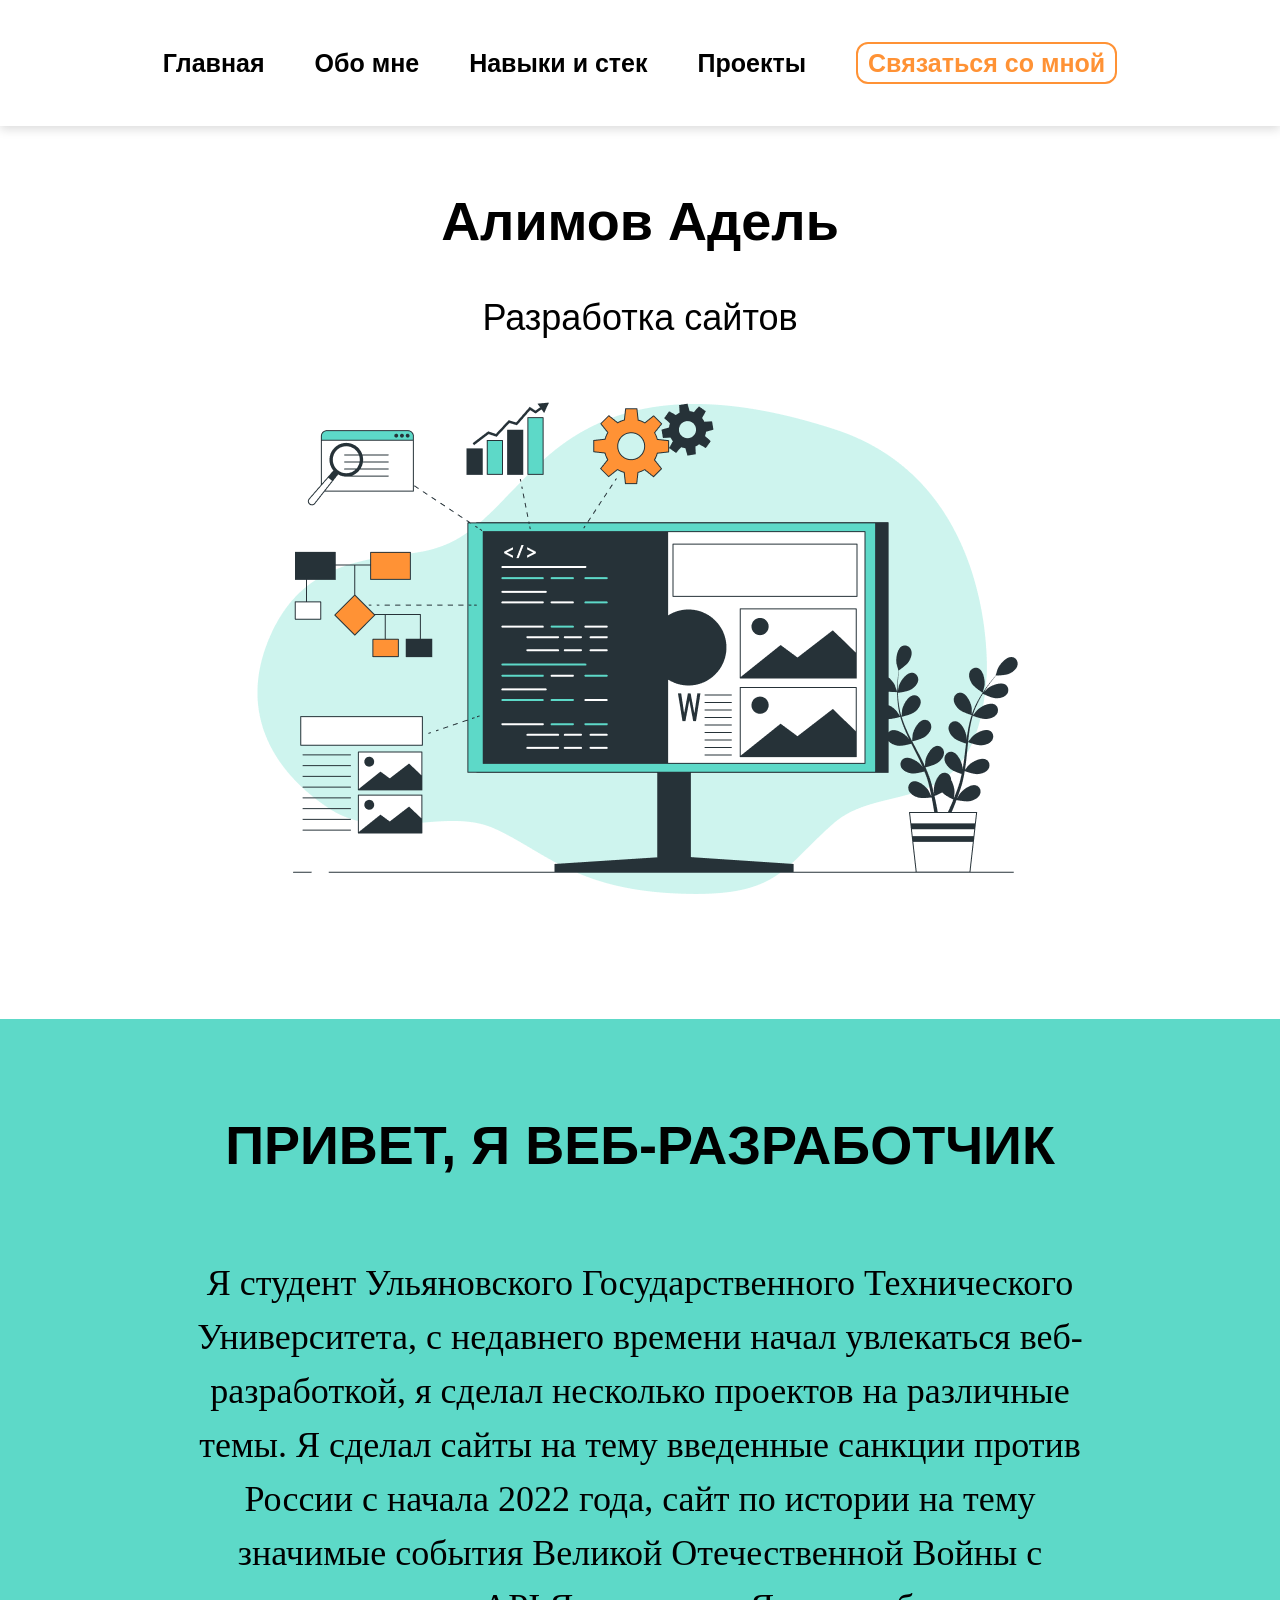
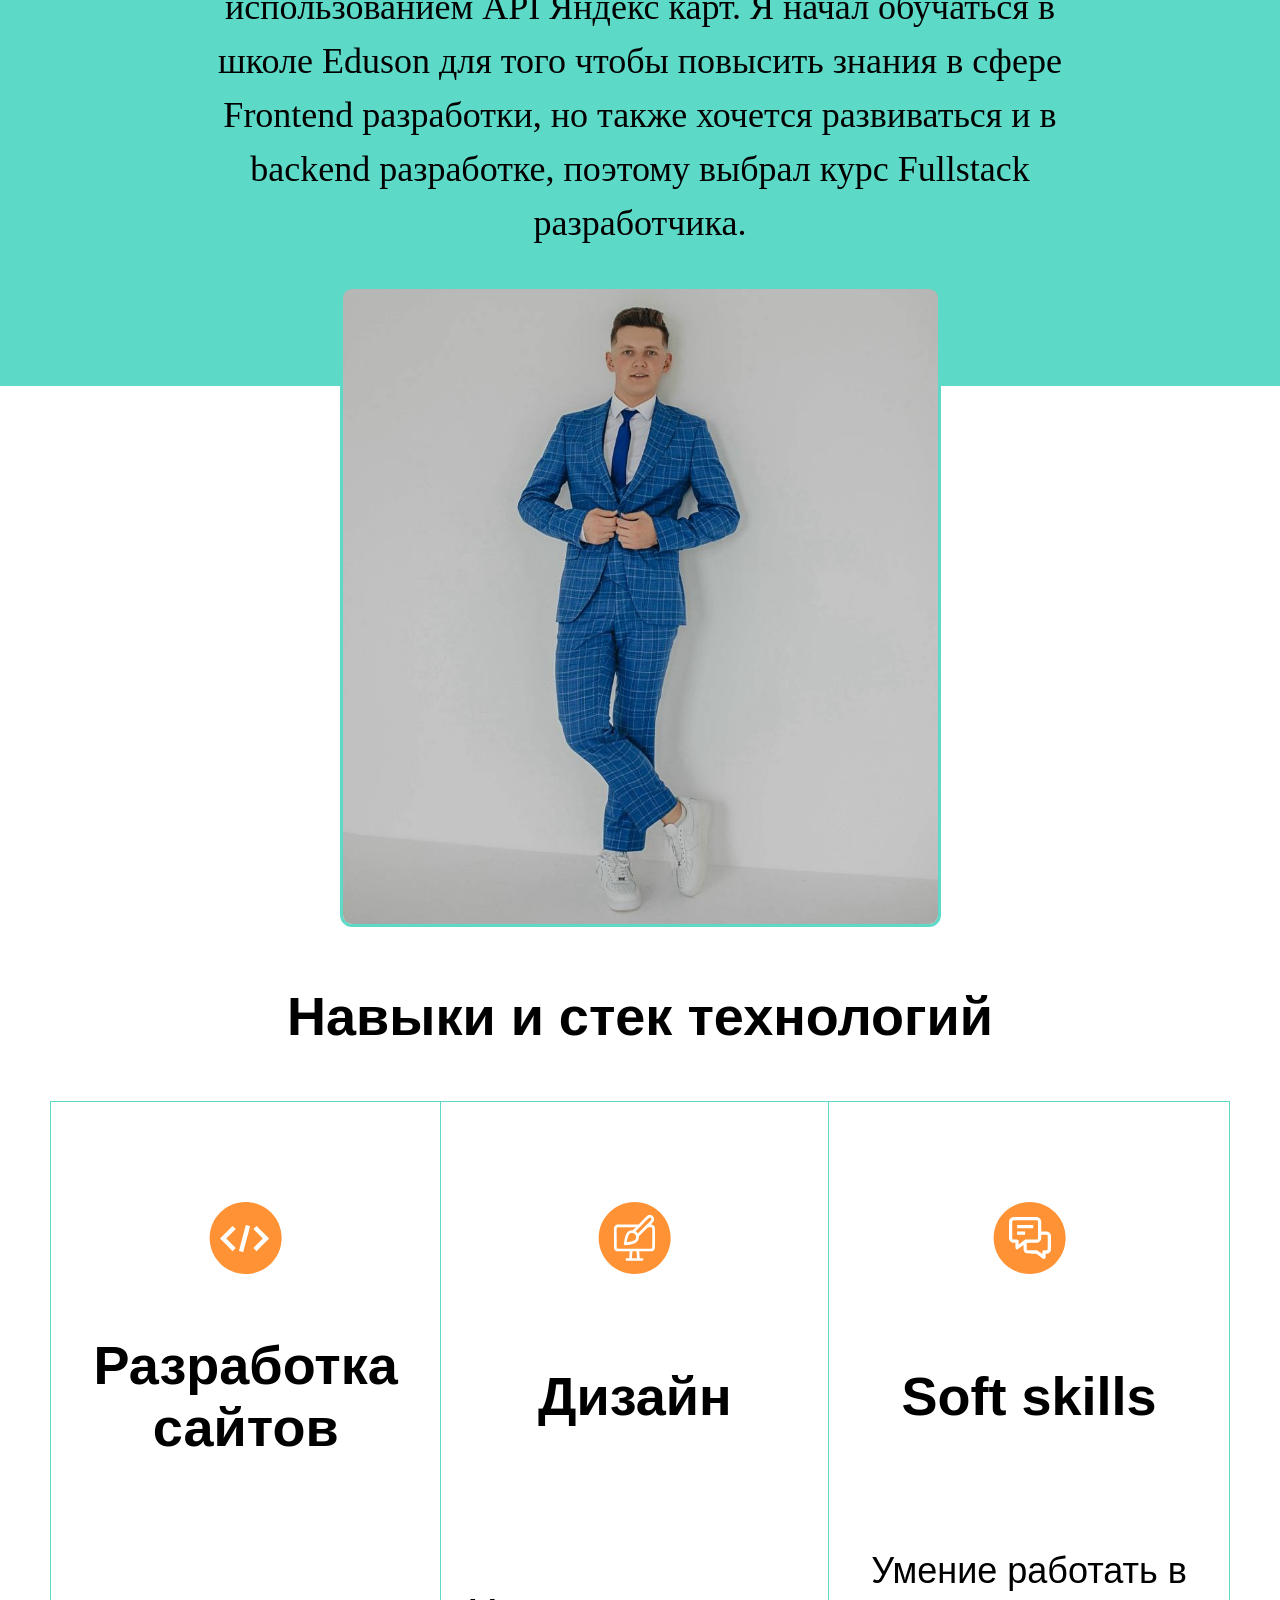
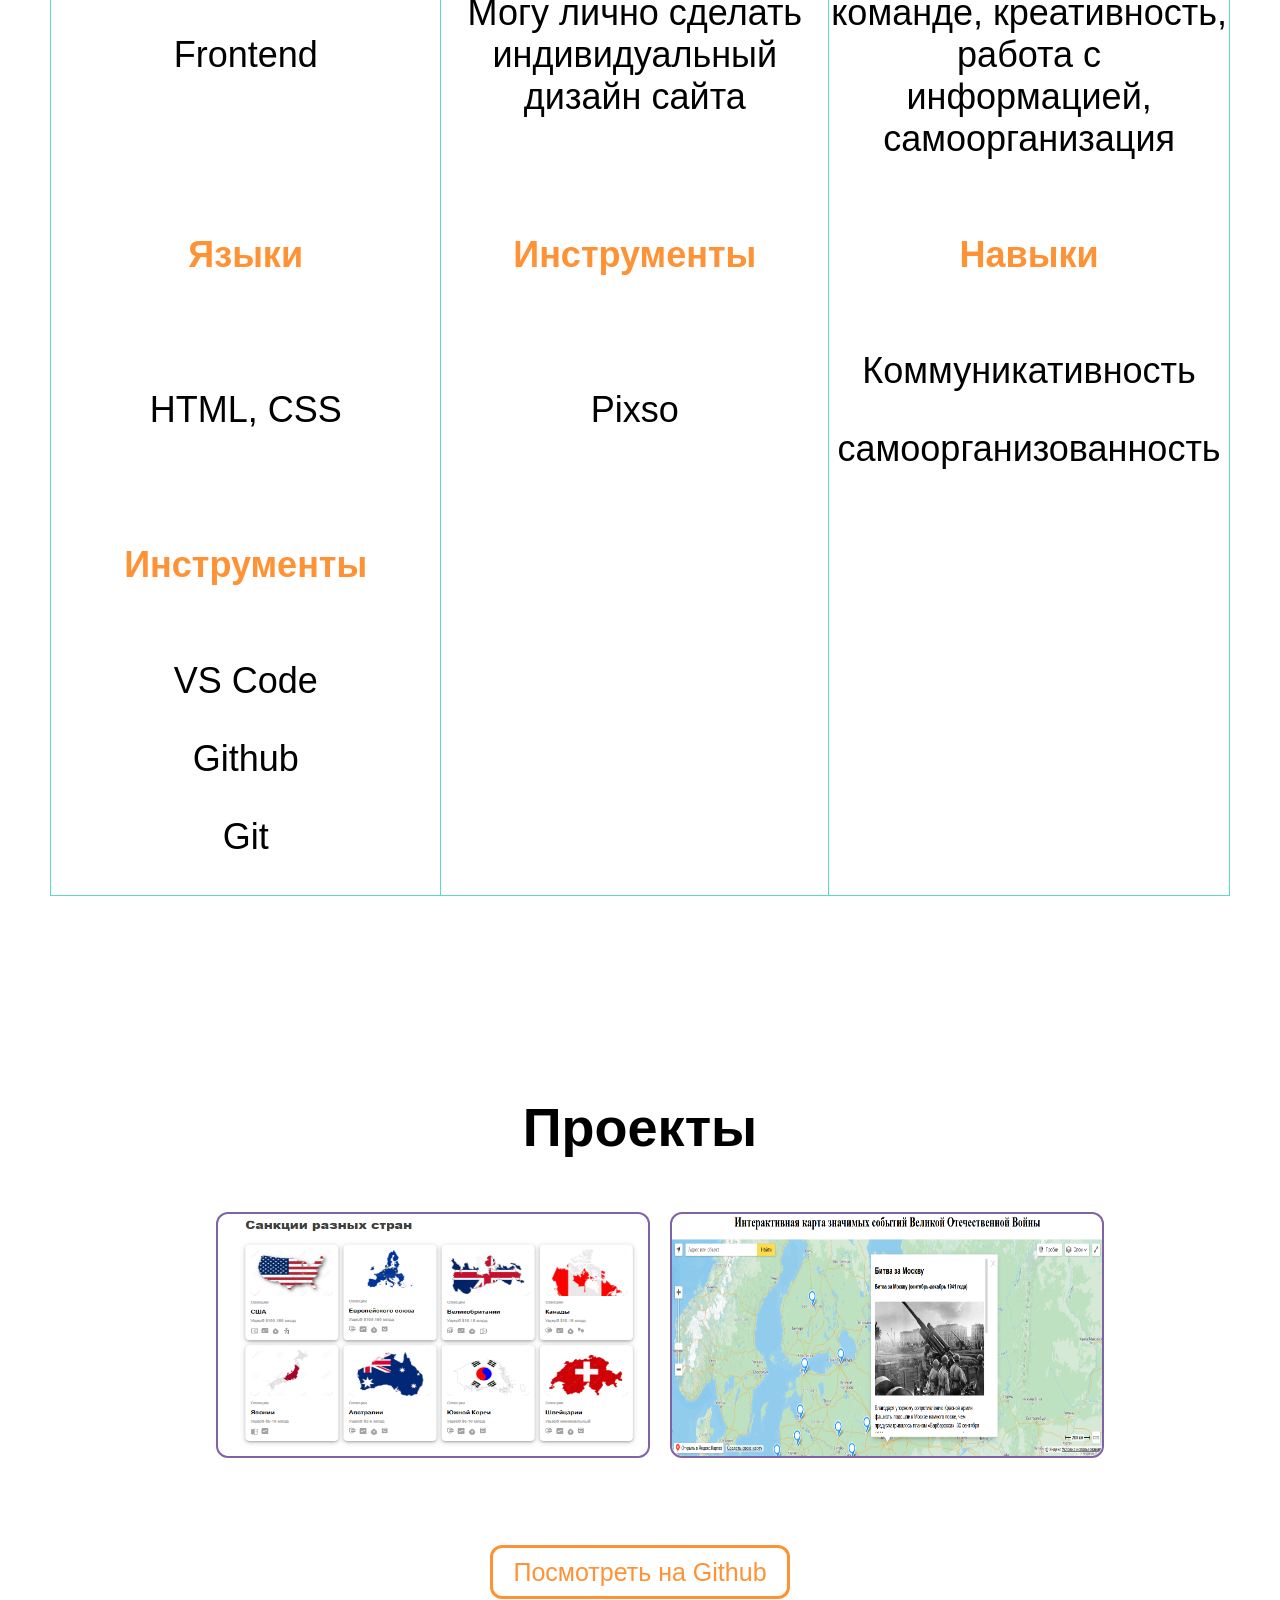
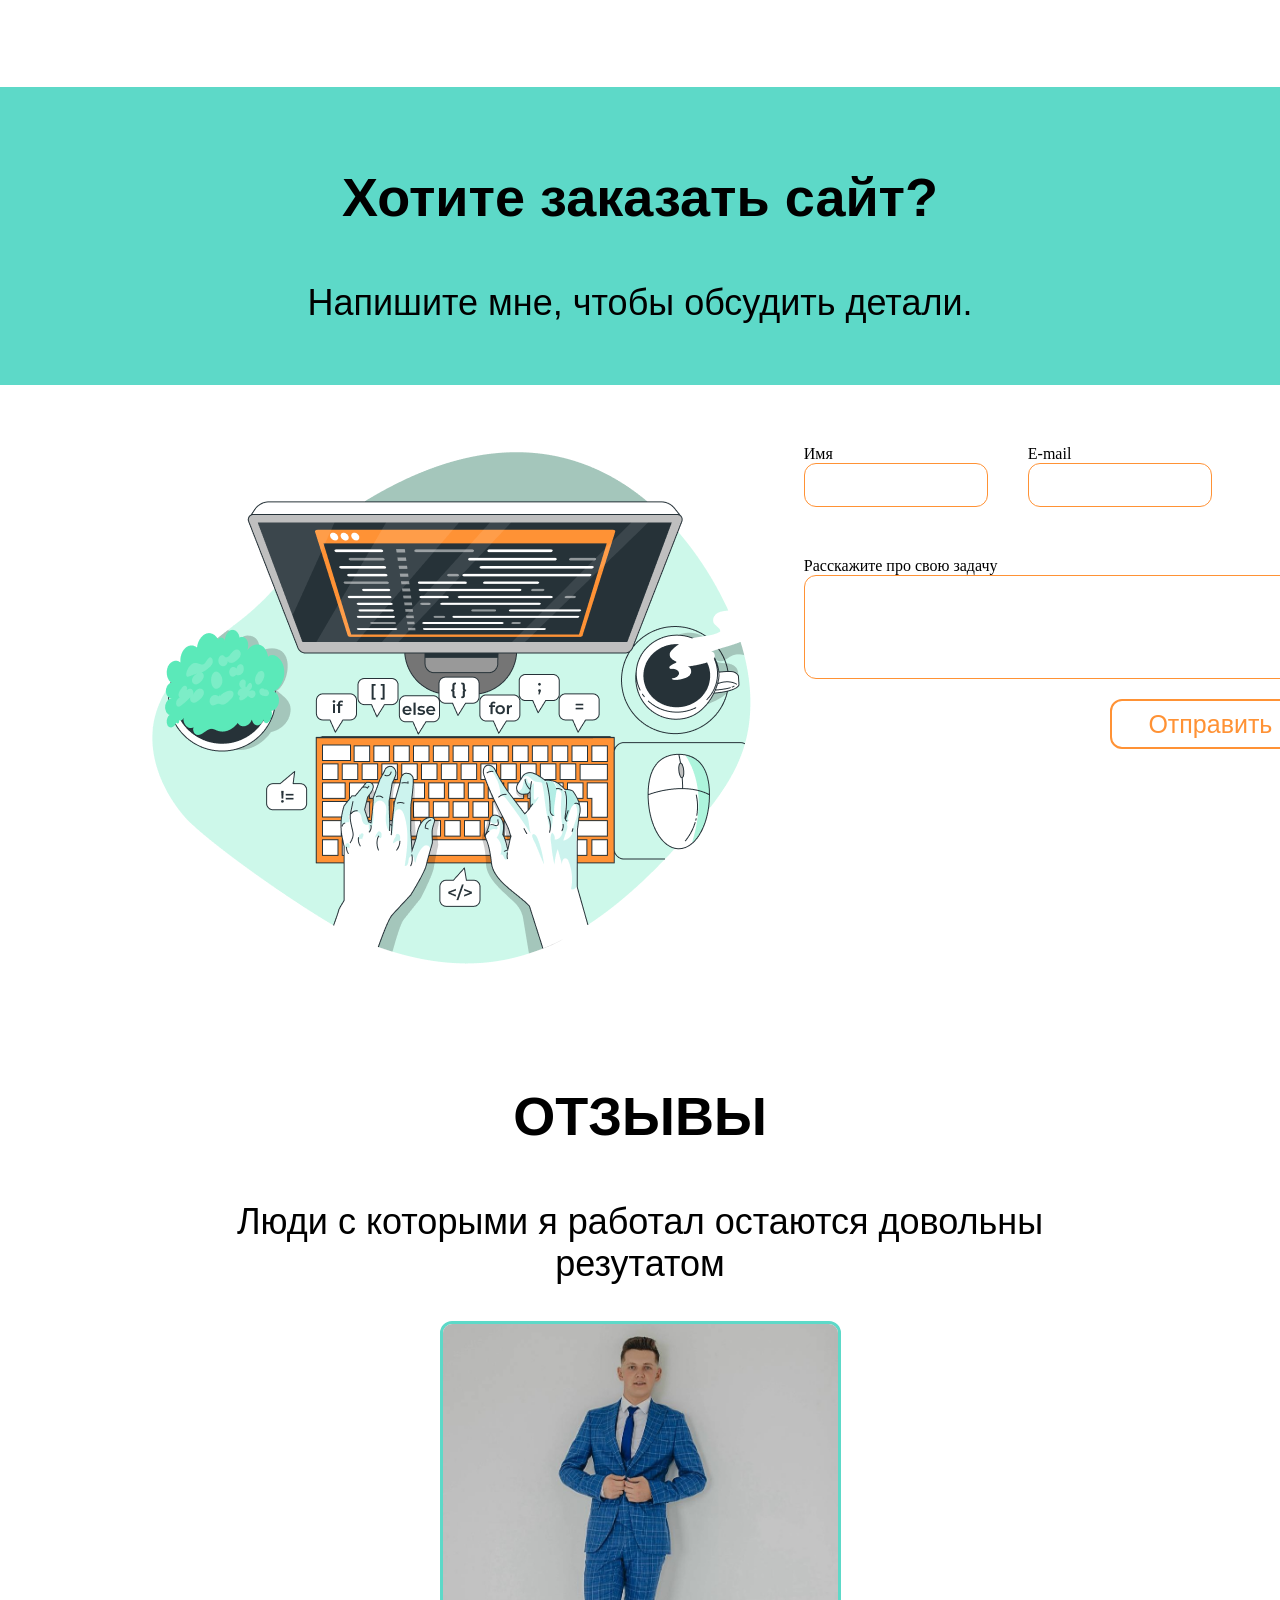
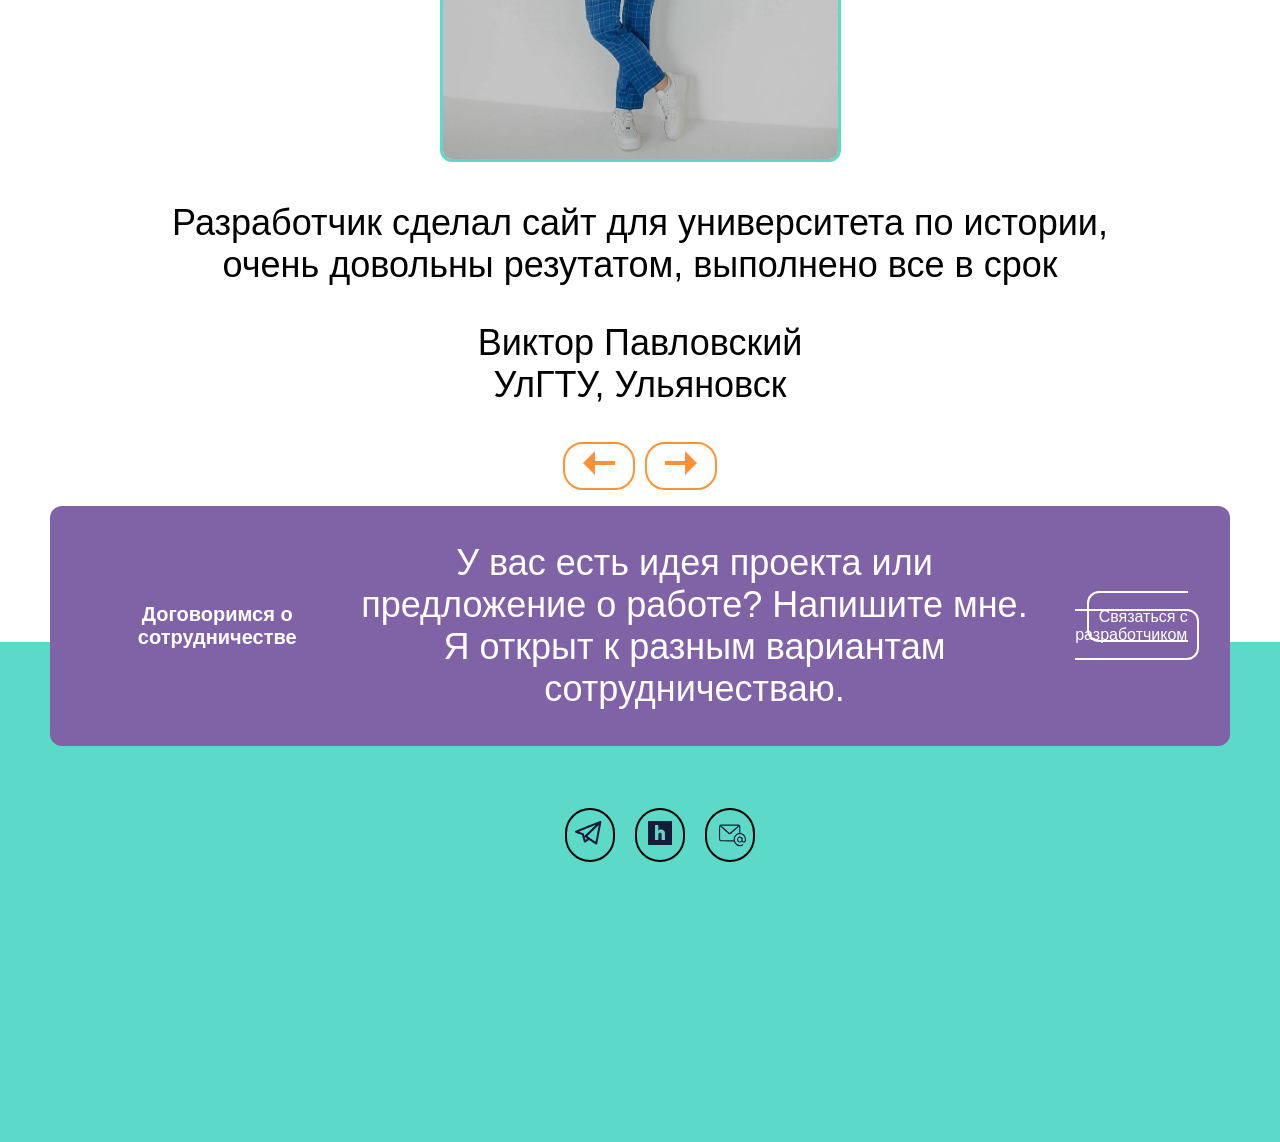
==== index.html @ 21830038 "added file color.css and change color in files entire site" ====
<!DOCTYPE html>
<html lang="ru">
<head>
    <meta charset="UTF-8">
    <meta name="viewport" content="width=device-width, initial-scale=1.0">
    <title>Document</title>
    <link rel="stylesheet" href="styles/icon.css">
    <link rel="stylesheet" href="styles/font.css">
    <link rel="stylesheet" href="styles/main.css">
    <link rel="stylesheet" href="styles/header.css">
    <link rel="stylesheet" href="styles/intro.css">
    <link rel="stylesheet" href="styles/aboutMe.css">
    <link rel="stylesheet" href="styles/table.css">
    <link rel="stylesheet" href="styles/project.css">
    <link rel="stylesheet" href="styles/feedback.css">
    <link rel="stylesheet" href="styles/comment.css">
    <link rel="stylesheet" href="styles/collabotation.css">
    <link rel="stylesheet" href="styles/color.css">
</head>
<body>
    <header class="page-header">
            <nav class="nav">
                <ul class="nav-list">
                    <li class="nav-item">
                        <a href="#intro" class="navbar-link">Главная</a>
                    </li>
                    <li class="nav-item">
                        <a href="#aboutMe" class="navbar-link">Обо мне</a>
                    </li>
                    <li class="nav-item">
                        <a href="#skills" class="navbar-link">Навыки и стек</a>
                    </li>
                    <li class="nav-item">
                        <a href="#projects" class="navbar-link">Проекты</a>
                    </li>
                    <li class="nav-item">
                        <a href="#Feedback" class="navbar-link feedback-link">Связаться со мной</a>
                    </li>
                </ul>
            </nav>
    </header>

    <main>
        <div class="container">
            <section class="intro" id="intro">
                <div class="intro-container">
                    <div class="container-title">
                        <h1>Алимов Адель</h1>
                    </div>
                    <div class="container-text">
                        <p>Разработка сайтов</p>
                    </div>
                    <div class="intro-img">
                        <img src="assets/Изображения\main.png" alt="" width="809" height="540">
                    </div>
                </div>
            </section>
        </div>

            <section class="aboutMe" id="aboutMe">
                <div class="me-container back-color-sea">
                    <div class="me-title">
                        <h1>ПРИВЕТ, Я ВЕБ-РАЗРАБОТЧИК</h1>
                    </div>
                    <div class="me-text">
                        <p>Я студент Ульяновского Государственного Технического Университета, 
                            с недавнего времени начал увлекаться веб-разработкой, я сделал несколько проектов на различные темы.
                            Я сделал сайты на тему введенные санкции против России с начала 2022 года, сайт по истории на тему
                            значимые события Великой Отечественной Войны с использованием API Яндекс карт. Я начал обучаться в школе Eduson
                            для того чтобы повысить знания в сфере Frontend разработки, но также хочется развиваться и в backend разработке,
                            поэтому выбрал курс Fullstack разработчика.
                        </p>
                    </div>
                </div>
                <div class="img-me">
                    <img src="assets/Изображения/me1.jpg" alt="" width="595" height="635">
                </div>
            </section>
        

        <div class="container">
            <section class="skills" id="skills">
                <div class="skills-title">
                    <h3>Навыки и стек технологий</h3>
                </div>

                <div class="table">
                    <table class="table-skills">
                        <tr>
                            <th width="400" class="table-icons">
                                <img src="assets/Иконки/Development.svg" alt="">
                            </th>
                            <th width="400" class="table-icons">
                                <img src="assets/Иконки/Design.svg" alt="">
                            </th>
                            <th width="400" class="table-icons">
                                <img src="assets/Иконки/SoftSkills.svg" alt="">
                            </th>
                        </tr>
                        <tr>
                            <th width="400">
                                <h3>Разработка сайтов</h3>
                            </th>
                            <th width="400">
                                <h3>Дизайн</h3>
                            </th>
                            <th width="400">
                                <h3>Soft skills</h3>
                            </th>
                        </tr>
                        <tr>
                            <td width="400">
                                <p>Frontend</p>
                            </td>
                            <td width="400">
                                <p>Могу лично сделать индивидуальный дизайн сайта</p>
                            </td>
                            <td width="400">
                                <p>Умение работать в команде, креативность, работа с информацией, самоорганизация</p>
                            </td>
                        </tr>
                        <tr>
                            <td width="400" class="table-name">
                                <p>Языки</p>
                            </td>
                            <td width="400" class="table-name">
                                <p>Инструменты</p>
                            </td>
                            <td width="400" class="table-name">
                                <p>Навыки</p>
                            </td>
                        </tr>
                        <tr>
                            <td width="400">
                                <p>HTML, CSS</p>
                            </td>
                            <td width="400">
                                <p>Pixso</p>
                            </td>
                            <td width="400">
                                <ul class="table-list">
                                    <li>
                                        <p>Коммуникативность</p>
                                    </li>
                                    <li>
                                        <p>самоорганизованность</p>
                                    </li>
                                </ul>
                            </td>
                        </tr>
                        <tr>
                            <td width="400" class="table-name">
                                <p>Инструменты</p>
                            </td>
                            <td>

                            </td>
                        </tr>
                        <tr>
                            <td width="400">
                                <ul class="table-list">
                                    <li>
                                        <p>VS Code</p>
                                    </li>
                                    <li>
                                        <p>Github</p>
                                    </li>
                                    <li>
                                        <p>Git</p>
                                    </li>
                                </ul>
                            </td>
                            <td>

                            </td>
                        </tr>
                    </table>
                </div>
            </section>
        </div>

        <div class="container">
            <section class="projects" id="projects">
                <div class="projects-title">
                    <h3>Проекты</h3>
                </div>
                <ul class="projects-list">
                    <li class="project-item">
                        <div class="project-item-img">
                            <img src="assets/Изображения/project1.png" alt="" width="500" height="300">
                        </div>
                        <div class="project-item-link">
                            <p class="link-text">
                                Санкции, которые ввели против России с 2022-2024г. 
                            </p>
                            <a href="https://github.com/Adel-Alimov/Economic-site" class="item-link">
                                <p class="item-link-text">Посмотреть сайт</p>
                            </a>
                        </div>
                        
                    </li>
                    <li class="project-item">
                        <div class="project-item-img">
                            <img src="assets/Изображения/project2.png" alt="" width="500" height="300">
                        </div>
                        <div class="project-item-link">
                            <p class="link-text">
                                Интерактивная карта событий Великой Отечественной Войны. 
                            </p>
                            <div class="item-link-a">
                                <a href="https://github.com/Adel-Alimov/vovmap" class="item-link">
                                    <p class="item-link-text">Посмотреть сайт</p>
                                </a>
                            </div>
                        </div>
                    </li>
                </ul>
                <div class="link">
                    <a href="https://github.com/Adel-Alimov">Посмотреть на Github</a>
                </div>
            </section>
        </div>

        
            <section class="Feedback" id="Feedback">
                <div class="feedback-container back-color-sea">                
                    <div class="feedback-title">
                        <h3>Хотите заказать сайт?</h3>
                    </div>
                    <div class="feedback-text">
                        <p>Напишите мне, чтобы обсудить детали.</p>
                    </div>
                </div>
                <div class="container-form">
                    <img src="assets/Изображения/form.png" alt="">
                    <div class="form">
                        <form action="/" class="contacts-form" method="post">
                            <label for="name">Имя
                                <input type="text" name="name" class="form-input">
                            </label>
                            <label for="email">E-mail
                                <input type="email" name="email" class="form-input">
                            </label>
                            <label for="text" class="label-form">Расскажите про свою задачу
                                <input type="text" name="text" class="form-input-text">
                            </label>
                            <div class="button-submit">
                                <button type="submit" class="form-button">Отправить</button>
                            </div>    
                        </form>
                    </div>
                </div>
            </section>
        

        <div class="container">
            <section class="comment">
                <h3>ОТЗЫВЫ</h3>
                <p>Люди с которыми я работал остаются довольны резутатом</p>
                <img src="assets/Изображения/me1.jpg" alt="" width="395" height="435" class="comment-img">
                <p>Разработчик сделал сайт для университета по истории, очень довольны резутатом, выполнено все в срок</p>
                <p>Виктор Павловский <br> УлГТУ, Ульяновск</p>
                <button class="button-arrow-left">
                    <img src="assets/Иконки/Arrow-L.svg" alt="" class="icon-comment">
                    <img src="assets/Иконки/Arrow-L-white.svg" alt="" class="icon-comment icon-hover"></button>
                <button class="button-arrow-right">
                    <img src="assets/Иконки/Arrow-R.svg" alt="" class="icon-comment">
                    <img src="assets/Иконки/Arrow-R-white.svg" alt="" class="icon-comment icon-hover"></button>
            </section>
        </div>
    </main>
    <footer class="page-footer">
        <div class="container">
            <section class="collaboration">
                <ul class="collaboration-list">
                    <li class="collaboration-item">
                        <h3>Договоримся о сотрудничестве</h3>
                    </li>
                    <li class="collaboration-item">
                        <p>У вас есть идея проекта или предложение о работе? Напишите мне. Я открыт к разным вариантам сотрудничестваю.</p>
                    </li>
                    <li class="collaboration-item">
                        <a href="#Feedback">Связаться с разработчиком</a>
                    </li>
                </ul>
            </section>
        </div>

        
            <section class="icons-container back-color-sea">
                <div class="icons">
                    <ul class="icons-list">
                        <li class="icons-item">
                            <a href="https://t.me/adel_alimov10" class="icon-a">
                                <img src="assets/Иконки/TG.svg" alt="" class="icon-img">
                                <img src="assets/Иконки/TG-white.svg" alt="" class="icon-img icon-hover">
                            </a>
                        </li>
                        <li class="icons-item">
                            <a href="https://habr.com/ru/users/adel_alimov10/" class="icon-a">
                                <img src="assets/Иконки/Habr.svg" alt="" class="icon-img" >
                                <img src="assets/Иконки/Habr-white.svg" alt="" class="icon-img icon-hover">
                            </a>
                        </li>
                        <li class="icons-item">
                            <a href="mailto:adel.alimov@list.ru" class="icon-a">
                                <img src="assets/Иконки/Email.svg" alt="" class="icon-img" >
                                <img src="assets/Иконки/Email-white.svg" alt="" class="icon-img icon-hover">
                            </a>
                        </li>
                    </ul>
                </div>
            </section>
        
    </footer>
</body>
</html>
---- styles/icon.css ----
.icons-container{
    position: relative;
    z-index: 0;
    width: 100%;
    margin: 0;
    padding: 0;
    min-height: 500px;
}

.icons{
    padding-top: 150px;
}

.icons-list{
    list-style: none;
    display: flex;
    justify-content: center;
    gap: 20px;
}

.icons-item{
    border: 2px solid #000000;
    border-radius: 48px;
    padding: 5px;
}

.icons-item:hover{
    background-color: var(--color-purple);
    border: 2px solid var(--color-purple);
}

.icon-a:hover .icon-img{
    display: none;
}

.icon-hover{
    display: none;
}

.icon-a:hover .icon-hover{
    display: block;
}
---- styles/font.css ----
@font-face{
    font-family: 'TildaSans';
    font-style: normal;
    font-weight: 400;
    font-display: swap;
    src: url('шрифты/TildaSans-Light.ttf') format('truetype');
}

@font-face{
    font-family: 'TildaSans';
    font-style: normal;
    font-weight: 600;
    font-display: swap;
    src: url('шрифты/TildaSans-Bold.ttf') format('truetype');
}

@font-face{
    font-family: 'TildaSans';
    font-style: normal;
    font-weight: 400;
    font-display: swap;
    src: url('шрифты/TildaSans-Medium.ttf') format('truetype');
}
---- styles/main.css ----
html {
    scroll-behavior: smooth;
}

body{
    font-family: 'TildaSans', sans-serif;
    font-weight: 400;
    color: #000000;
    margin: 0;
}

h1, h3{
    font-size: 54px;
}

p{
    font-size: 36px;
}
---- styles/header.css ----
.page-header{
    padding: 20px 0;
}

.container {
    width: 100%;
    margin: 0 auto;
    padding: 0 50px;
    box-sizing: border-box;
}

.nav, button{
    font-size: 25px;
}


.nav-list{
    position: fixed;
    width: 100%;
    top: 0;
    left: 0;
    z-index: 100;
    box-shadow:0 3px 10px 0 rgba(0, 0, 0, 0.15);
    list-style: none;
    display: flex;
    align-items: center;
    justify-content: center ;
    flex-wrap: wrap;
    padding: 0;
    margin: 0;
    font-weight: 600;
    background-color: #fff;
    height: 126px;
}

.nav-item:not(:last-child){
    margin-right: 50px;
}

.navbar-link{
    color: #000000;
    text-decoration: none;
}

.feedback-link{
    color: var(--color-orange);
    border: 2px solid var(--color-orange);
    border-radius: 12px;
    padding: 5px 10px;
    transition: 0.7s;
}

.feedback-link:hover{
    background-color: var(--color-orange);
    color: #ffffff;
    transition: 0.7s;
}
---- styles/intro.css ----
.intro{
    scroll-margin-top: 160px;
    margin-top: 150px;
}

.container-title{
    text-align: center;
}

.container-text{
    text-align: center;
}

.intro-img{
    text-align: center;
}
---- styles/aboutMe.css ----
.aboutMe{
    position: relative;
    padding-top: 100px;
}

.me-container{
    padding-top: 50px;
    padding-bottom: 100px;
    text-align: center;
    width: 100%;
}

.me-text{
    font-family: "TildaSans";
    display: flex;
    text-align: center;
    line-height: 54px;
    width: 70%;
    margin: 0 auto;
}

.img-me{
    position: relative;
    margin-top: -100px;
    text-align: center;
}

.img-me img{
    border-radius: 12px;
    border: 3px solid var(--color-sea);
}
---- styles/table.css ----
.skills-title{
    text-align: center;
}

.table{
    display: flex;
    justify-content: center;
}

.table-skills{
    border-radius: 15px;
    border: 1px solid var(--color-sea);
    border-collapse: collapse;
}

.table-icons{
    padding-top: 100px;
}

.table-skills td{
    width: 300px;
    text-align: center;
}

.table-skills td, th:not(:last-child){
    border-right: 1px solid var(--color-sea);
}

.table-name{
    color: var(--color-orange);
    font-weight: 600;
}

.table-list{
    list-style: none;
    margin: 0;
    padding: 0;
}
---- styles/project.css ----
.projects{
    margin-top: 200px;
}

.projects-title{
    text-align: center;
}

.projects-list{
    display: flex;
    list-style: none;
    justify-content: center;
}

.project-item{
    border: 2px solid var(--color-purple);
    border-radius: 12px;
    width: 430px;
    height: 242px;
    transition: transform 0.5s linear;

}

.project-item:not(:last-child){
    margin-right: 20px;
}

.project-item img{
    border-radius: 12px;
    width: 430px;
    height: 242px;
}


.link{
    text-align: center;
    margin-top: 100px;
}

.link a{
    font-family: 'TildaSans', sans-serif;
    text-decoration: none;
    color: var(--color-orange);
    font-size: 25px;
    border: 3px solid var(--color-orange);
    padding: 10px 20px;
    border-radius: 12px;
    transition: 0.7s;
}

.link a:hover{
    background-color: var(--color-orange);
    color: #ffffff;
    transition: 0.7s;
}

.project-item:hover .project-item-img{
    display: none;
}

.project-item-link{
    display: none;
}

.project-item:hover .project-item-link{
    display: block;
}

.project-item:hover{
    background-color: var(--color-purple);
    font-family: 'TildaSans', sans-serif;
    text-align: center;
    color: #ffffff;
    font-size: 25px;
    line-height: 30px;
    transform: scale(1.25);
}

.item-link{
    text-decoration: none;
    color: #ffffff;
}

.item-link-text{
    border: 2px solid #ffffff;
    padding: 8px 10px;
    border-radius: 12px;
    width: 70%;
    margin: 0 auto;
    transition: color 1s linear;

}

.item-link-text:hover{
    color: var(--color-purple);
    background-color: #ffffff;
}
---- styles/feedback.css ----
.Feedback{
    position: relative;
    padding-top: 100px;
}

.feedback-container{
    padding-top: 25px;
    padding-bottom: 25px;
    text-align: center;
    width: 100%;
}

.container-form{
    display: flex;
    margin-left: 10%;
}

.contacts-form{
    display: flex;
    flex-wrap: wrap;
    margin-top: 10%;
    margin-left: 5%;
    width: 85%;
    font-weight: 400px;
}


.contacts-form input{
    display: flex;
    border-radius: 12px;
    border: 1px solid var(--color-orange);
}

.form-input{
    min-height: 40px;
    min-width: 178px;
}

.contacts-form label{
    font-family: 'TildaSans';
    font-weight: 400;
}

.contacts-form label:not(:last-child){
    margin-right: 40px;
}

.form-input-text{
    min-width: 550px;
    min-height: 100px;
}

.button-submit{
    display: flex;
    justify-content: right;
    width: 555px;
}

.form-button{
    width: 200px;
    margin-top: 20px;
    height: 50px;
    border-radius: 12px;
    background-color: #ffffff;
    border: 2px solid var(--color-orange);
    cursor: pointer;
    color: var(--color-orange);
    transition: 0.7s;
}

.form-button:hover{
    background-color: var(--color-orange);
    color: #ffffff;
    transition: 0.7s;
}

.label-form{
    margin-top: 50px;
}
---- styles/comment.css ----
.comment{
    text-align: center;
}

.comment > h3{
    font-family: 'TildaSans', sans-serif;
}

.comment p{
    margin-left: 10%;
    margin-right: 10%;
}

.comment-img{
    border-radius: 12px;
    border: 3px solid var(--color-sea);
}

.comment button:not(:last-child){
    margin-right: 5px;
}

.button-arrow-left{
    background-color: inherit;
    border-radius: 20px;
    border: 2px solid var(--color-orange);
    transition: 0.7s;
    cursor: pointer;
    padding: 1px 10px;
}

.button-arrow-right{
    background-color: inherit;
    border-radius: 20px;
    border: 2px solid var(--color-orange);
    transition: 0.7s;
    cursor: pointer;
    padding: 1px 10px;
}

.button-arrow-left:hover{
    transition: 0.7;
    background-color: var(--color-orange);
}

.button-arrow-right:hover{
    transition: 0.7;
    background-color: var(--color-orange);
}

.button-arrow-left:hover .icon-comment{
    display: none;
}

.button-arrow-right:hover .icon-comment{
    display: none;
}

.button-arrow-left:hover .icon-hover{
    display: block;
}

.button-arrow-right:hover .icon-hover{
    display: block;
}
---- styles/collabotation.css ----
.collaboration{
    text-align: center;
    background-color: var(--color-purple);
    color: #ffffff;
    border-radius: 12px;
    margin-bottom: -120px;
    z-index: 20;
    position: relative;
}

.collaboration-list{
    list-style: none;
    display: flex;
    justify-content:space-around;
    align-items: center;
}

.collaboration-item {
    max-width: 700px;
}

.collaboration-item h3{
    font-size: 20px;
}

.collaboration-item a{
    text-decoration: none;
    color: inherit;
    border: 2px solid #ffffff;
    border-radius: 12px;
    padding: 15px 10px;
    transition: 0.3s;
}

.collaboration-item a:hover{
    color: var(--color-purple);
    background-color: #ffffff;
    transition: 0.3s;
}
---- styles/color.css ----
:root{
    --color-purple: #8063A6;
    --color-orange: #FF9235;
    --color-sea: #5DD9C8;
}

.back-color-sea{
    background-color: #5DD9C8;
}
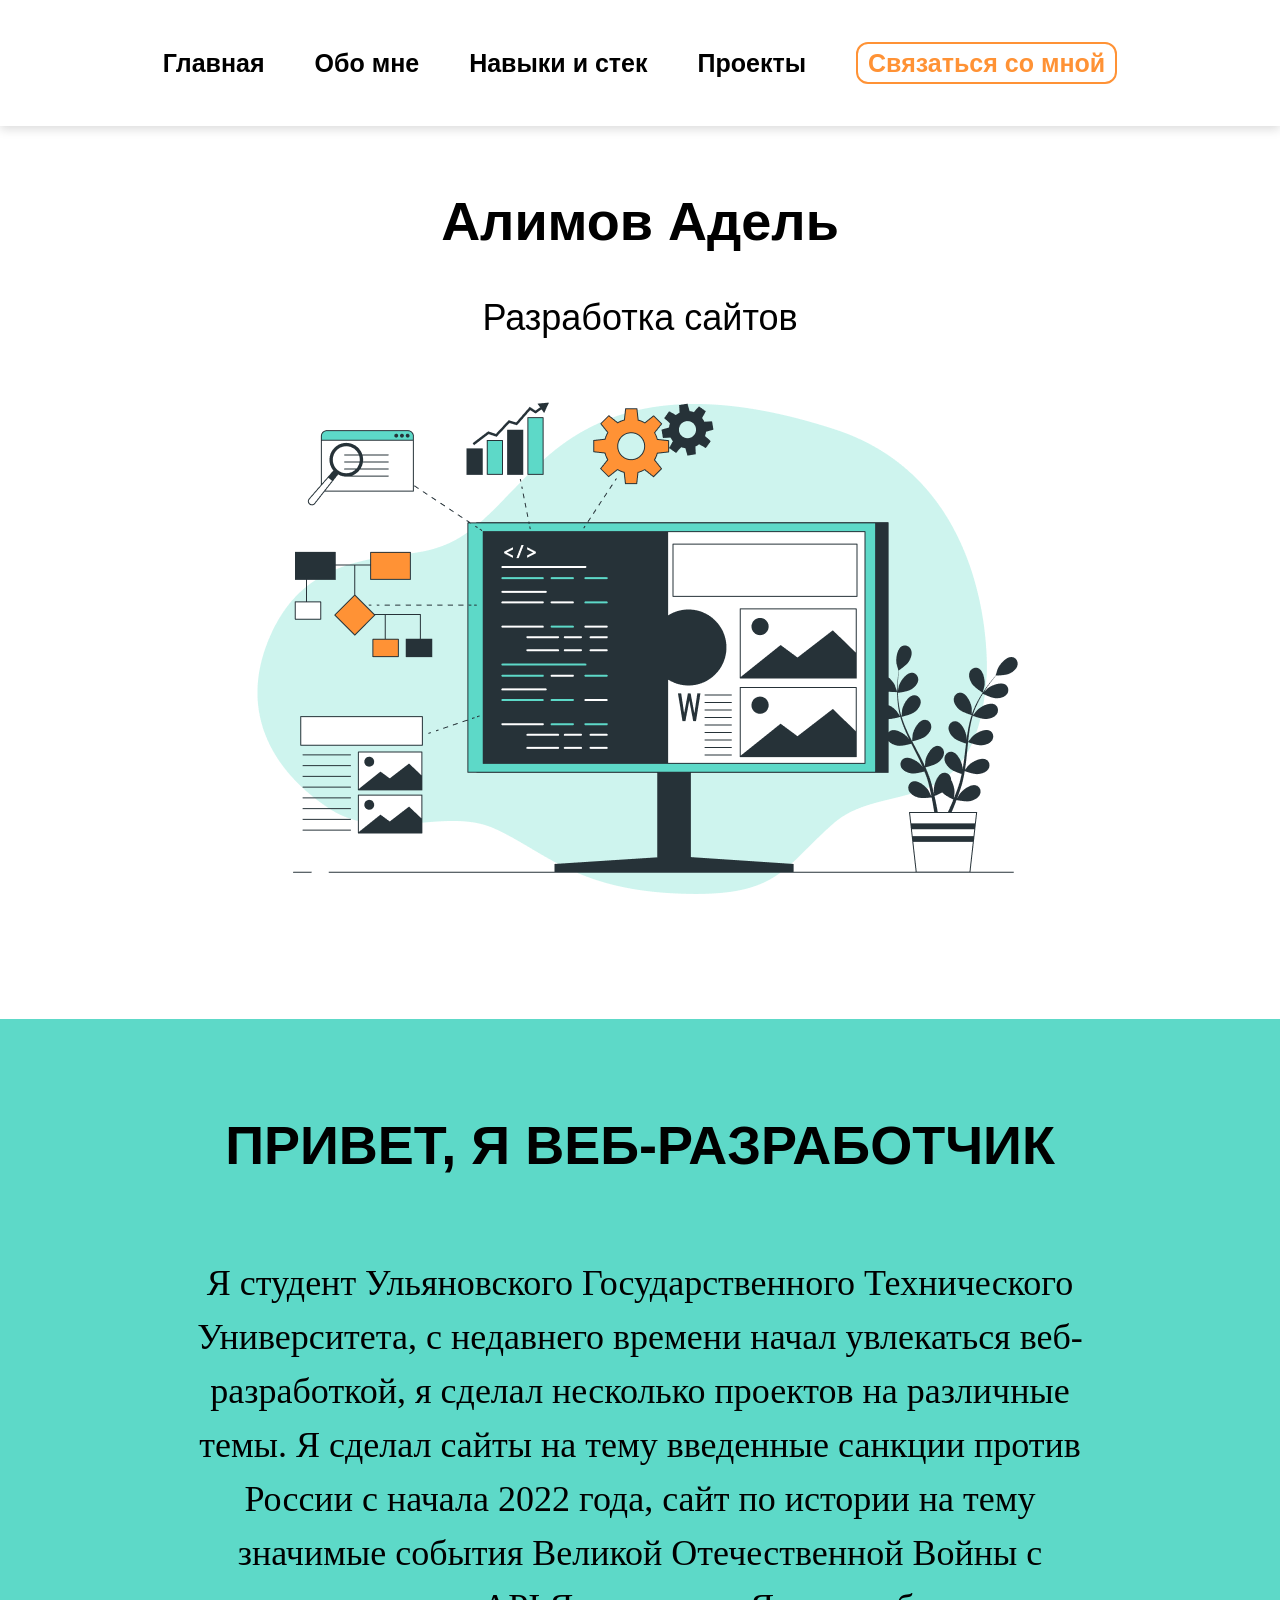
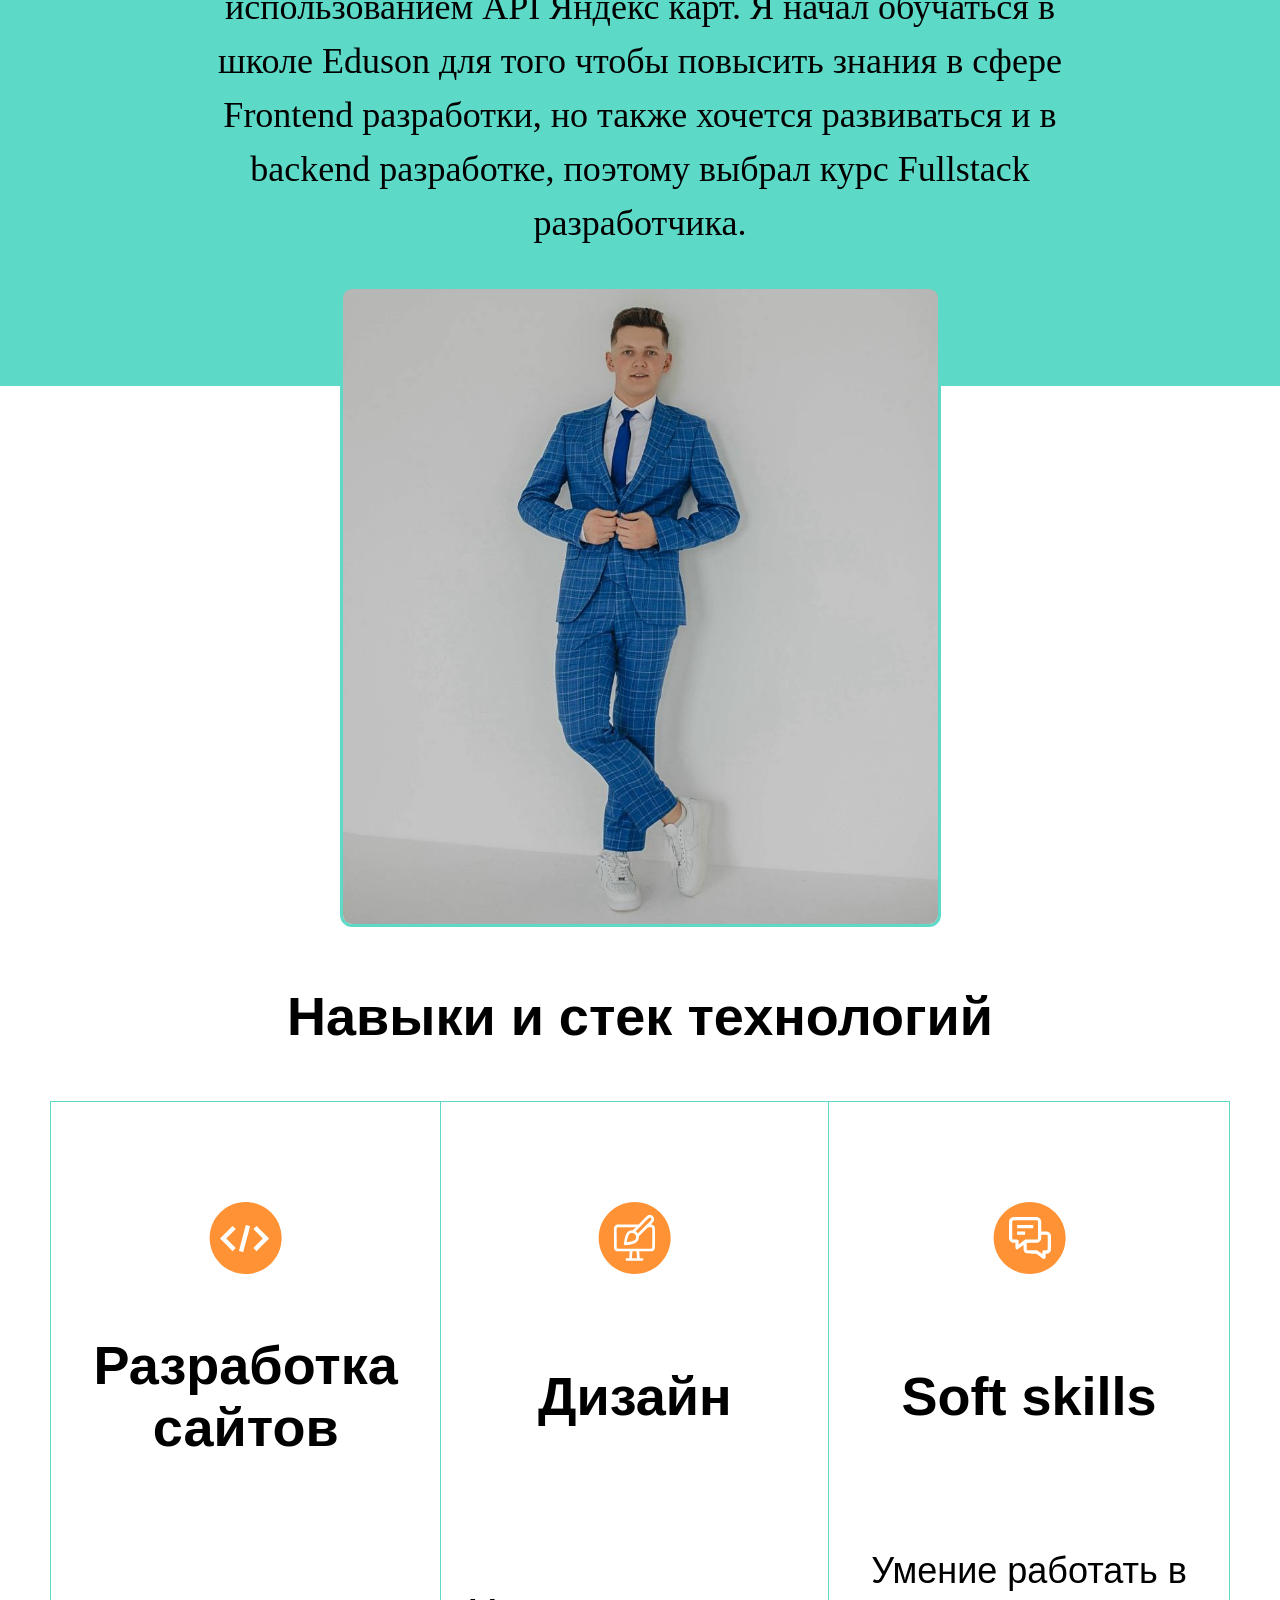
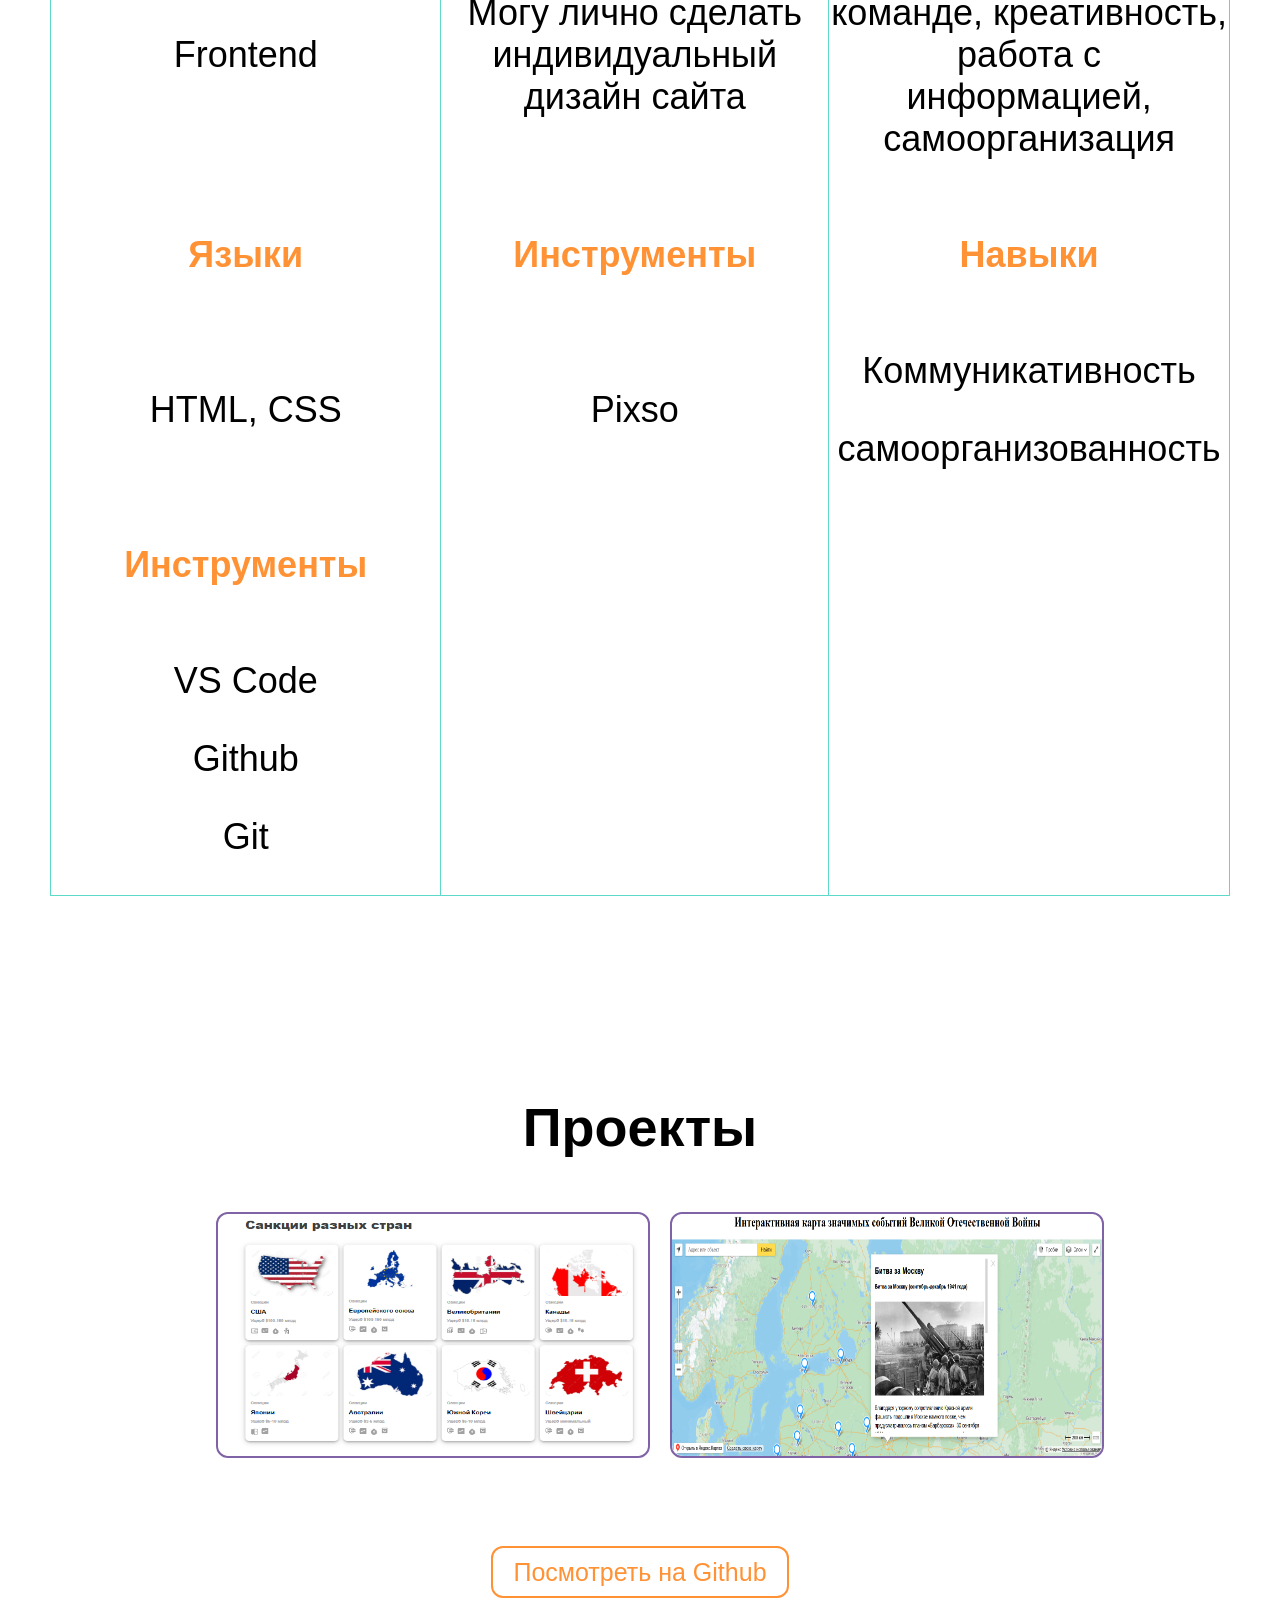
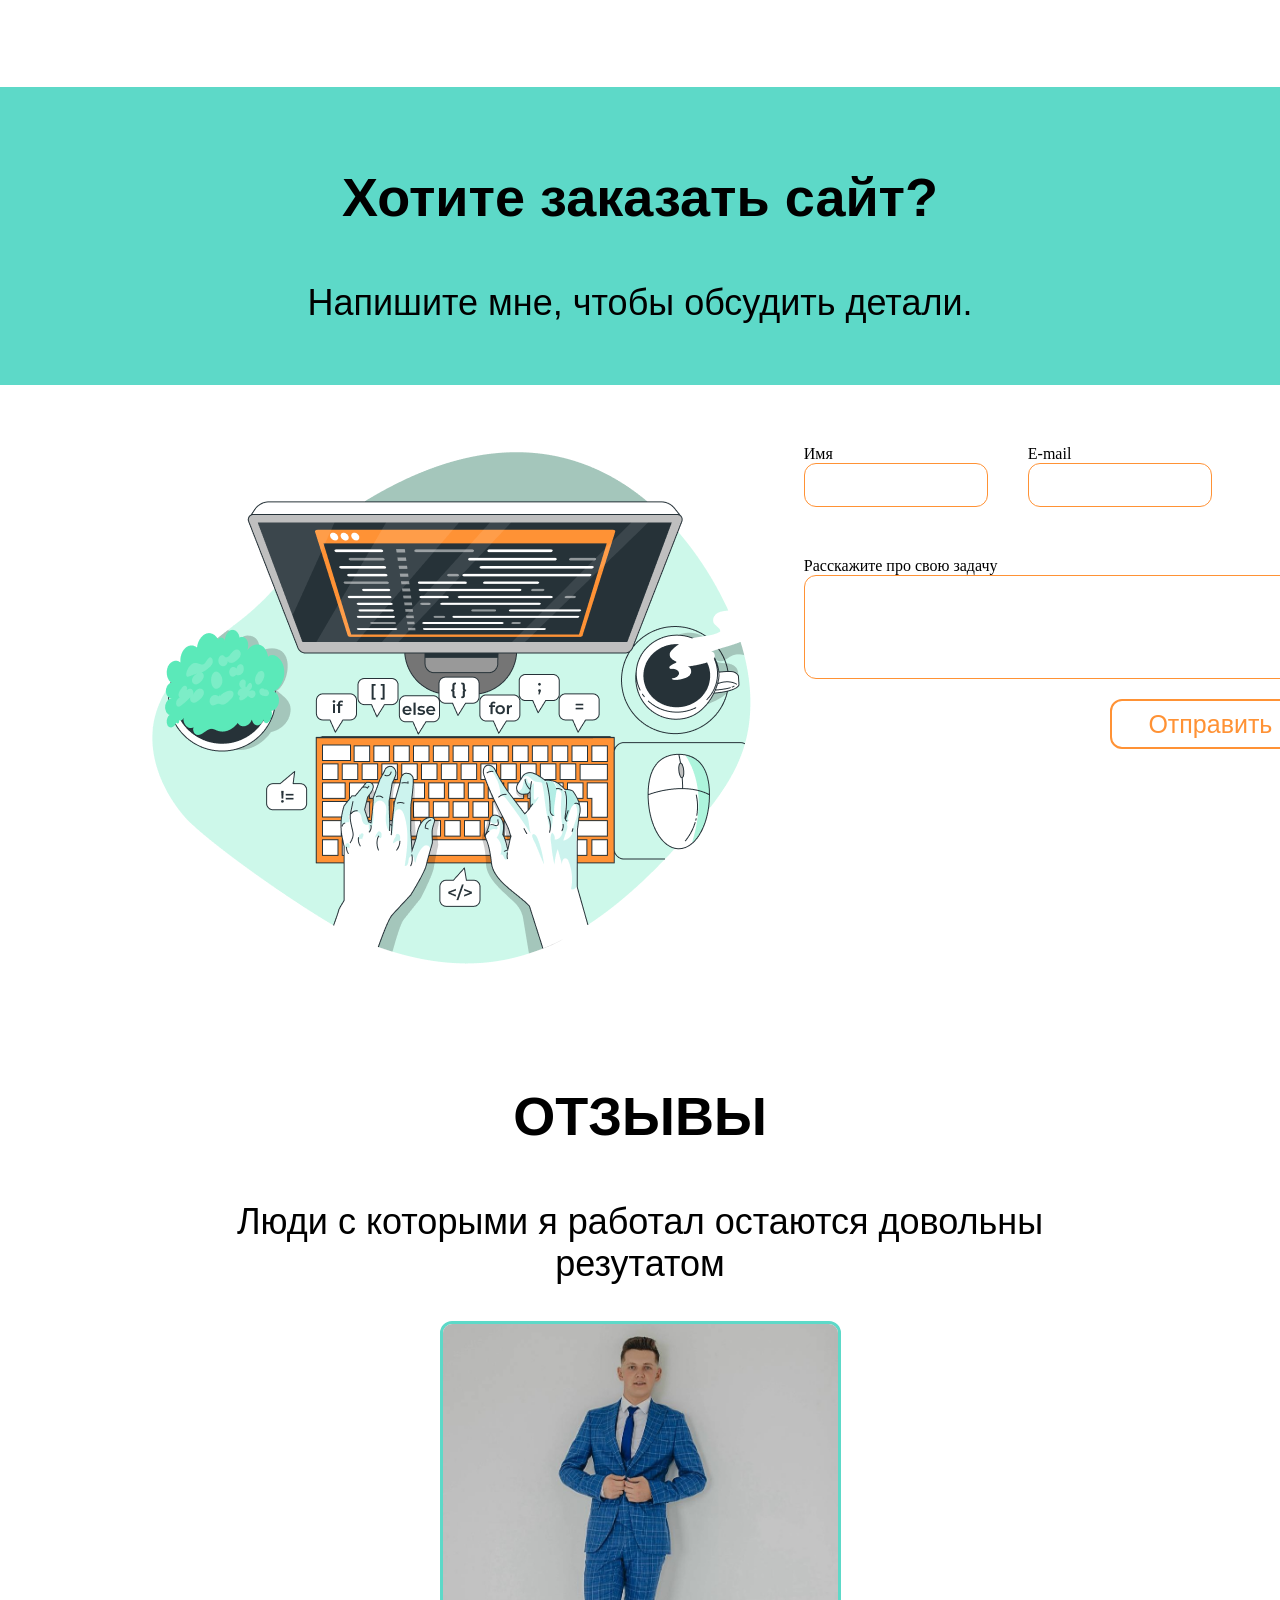
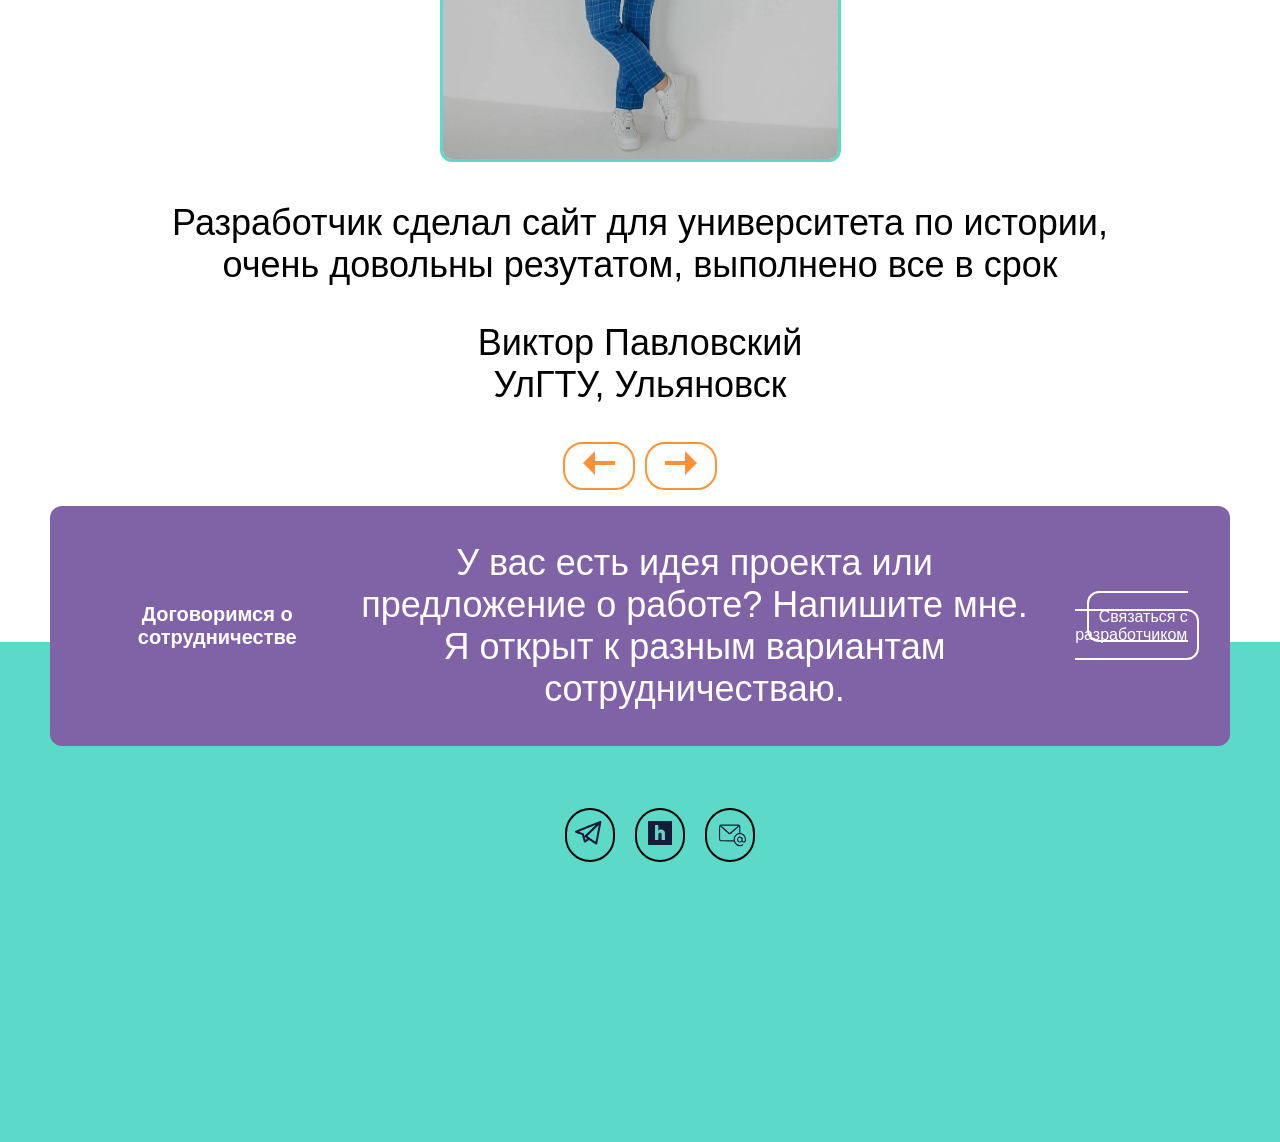
==== commit 89214e85: "change button style" ====
--- a/index.html
+++ b/index.html
@@ -34,7 +34,7 @@
                         <a href="#projects" class="navbar-link">Проекты</a>
                     </li>
                     <li class="nav-item">
-                        <a href="#Feedback" class="navbar-link feedback-link">Связаться со мной</a>
+                        <a href="#Feedback" class=" orange-button">Связаться со мной</a>
                     </li>
                 </ul>
             </nav>
@@ -215,8 +215,8 @@
                         </div>
                     </li>
                 </ul>
-                <div class="link">
-                    <a href="https://github.com/Adel-Alimov">Посмотреть на Github</a>
+                <div class="link ">
+                    <a href="https://github.com/Adel-Alimov" class="orange-button">Посмотреть на Github</a>
                 </div>
             </section>
         </div>
@@ -245,7 +245,7 @@
                                 <input type="text" name="text" class="form-input-text">
                             </label>
                             <div class="button-submit">
-                                <button type="submit" class="form-button">Отправить</button>
+                                <button type="submit" class="form-button orange-button">Отправить</button>
                             </div>    
                         </form>
                     </div>
--- a/styles/main.css
+++ b/styles/main.css
@@ -15,4 +15,19 @@
 
 p{
     font-size: 36px;
+}
+
+.orange-button{
+    color: var(--color-orange);
+    border: 2px solid var(--color-orange);
+    border-radius: 12px;
+    padding: 5px 10px;
+    transition: background-color 0.7s linear;
+    text-decoration: none;
+    background-color: #fff;
+}
+
+.orange-button:hover{
+    background-color: var(--color-orange);
+    color: #ffffff;
 }
--- a/styles/header.css
+++ b/styles/header.css
@@ -40,18 +40,4 @@
 .navbar-link{
     color: #000000;
     text-decoration: none;
-}
-
-.feedback-link{
-    color: var(--color-orange);
-    border: 2px solid var(--color-orange);
-    border-radius: 12px;
-    padding: 5px 10px;
-    transition: 0.7s;
-}
-
-.feedback-link:hover{
-    background-color: var(--color-orange);
-    color: #ffffff;
-    transition: 0.7s;
 }
--- a/styles/project.css
+++ b/styles/project.css
@@ -39,19 +39,9 @@
 
 .link a{
     font-family: 'TildaSans', sans-serif;
-    text-decoration: none;
-    color: var(--color-orange);
-    font-size: 25px;
-    border: 3px solid var(--color-orange);
+    text-decoration: none;;
+    font-size: 25px;;
     padding: 10px 20px;
-    border-radius: 12px;
-    transition: 0.7s;
-}
-
-.link a:hover{
-    background-color: var(--color-orange);
-    color: #ffffff;
-    transition: 0.7s;
 }
 
 .project-item:hover .project-item-img{
--- a/styles/feedback.css
+++ b/styles/feedback.css
@@ -60,18 +60,6 @@
     width: 200px;
     margin-top: 20px;
     height: 50px;
-    border-radius: 12px;
-    background-color: #ffffff;
-    border: 2px solid var(--color-orange);
-    cursor: pointer;
-    color: var(--color-orange);
-    transition: 0.7s;
-}
-
-.form-button:hover{
-    background-color: var(--color-orange);
-    color: #ffffff;
-    transition: 0.7s;
 }
 
 .label-form{
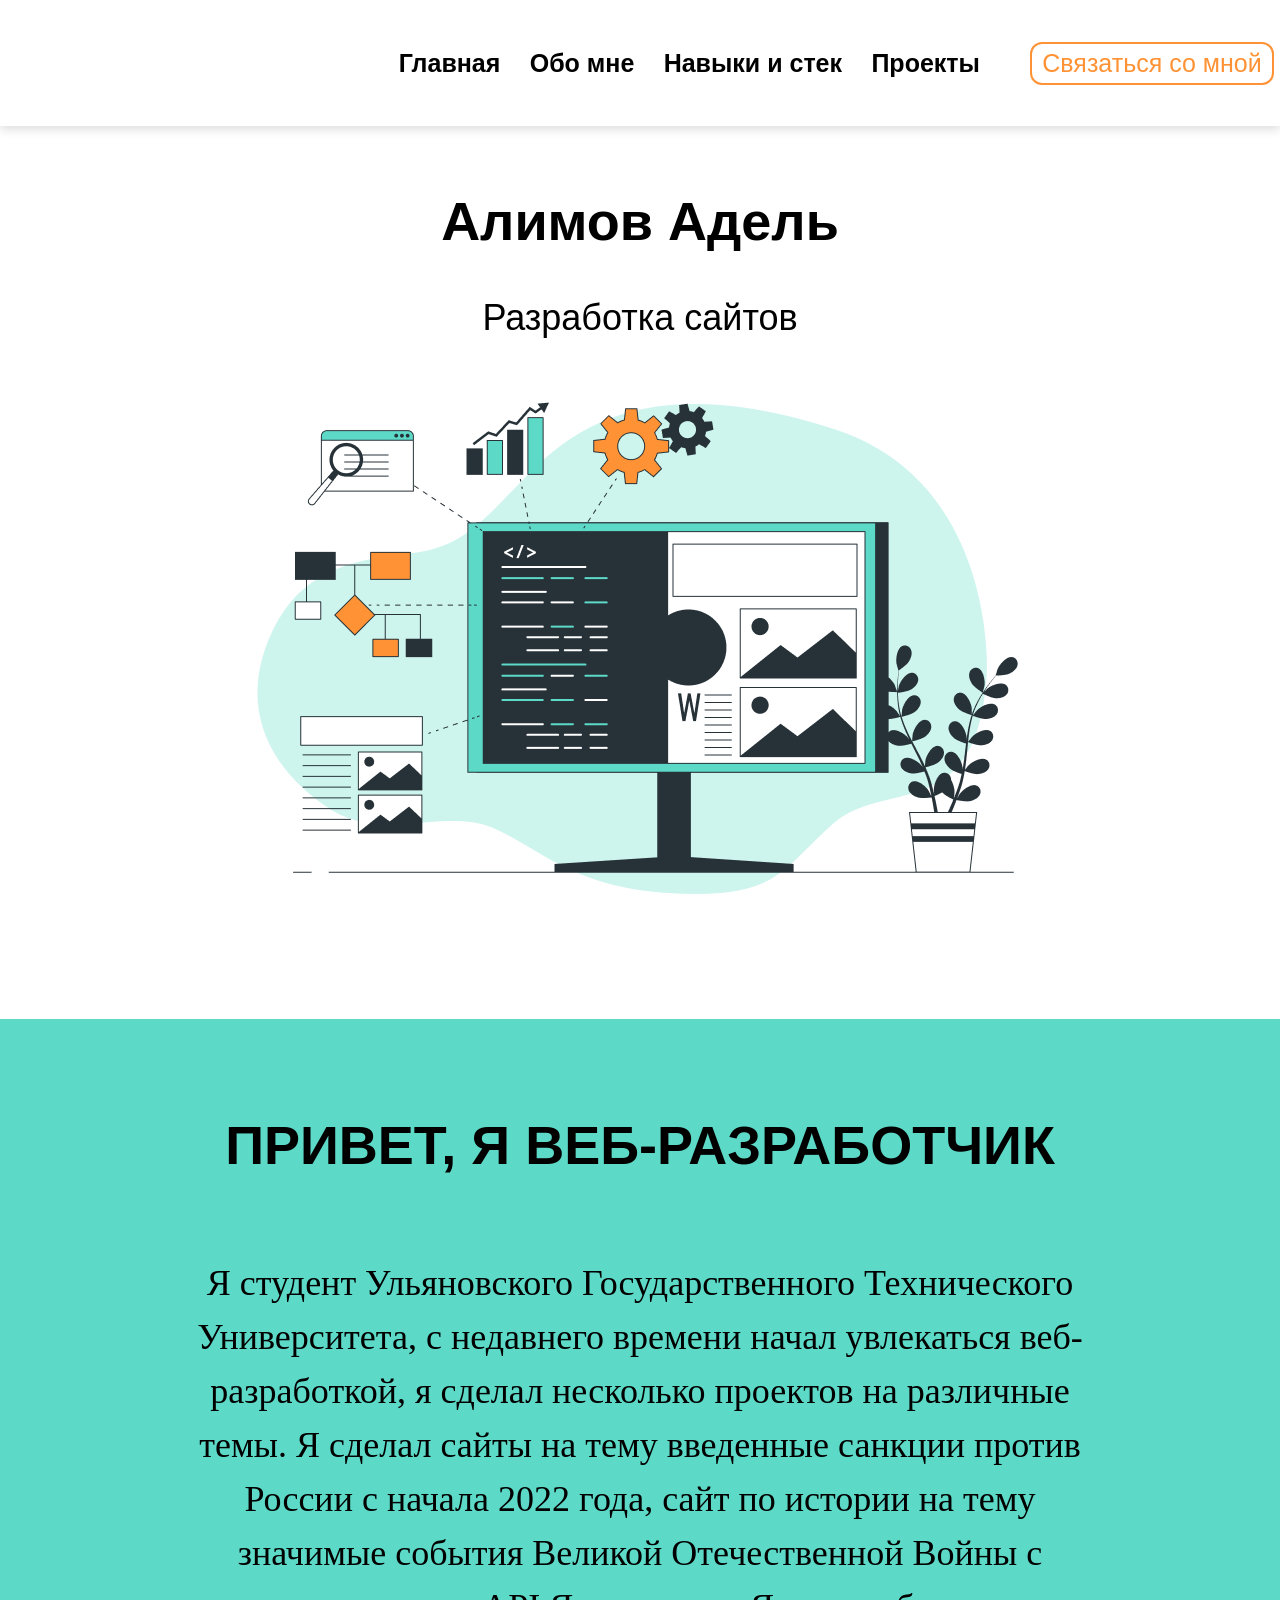
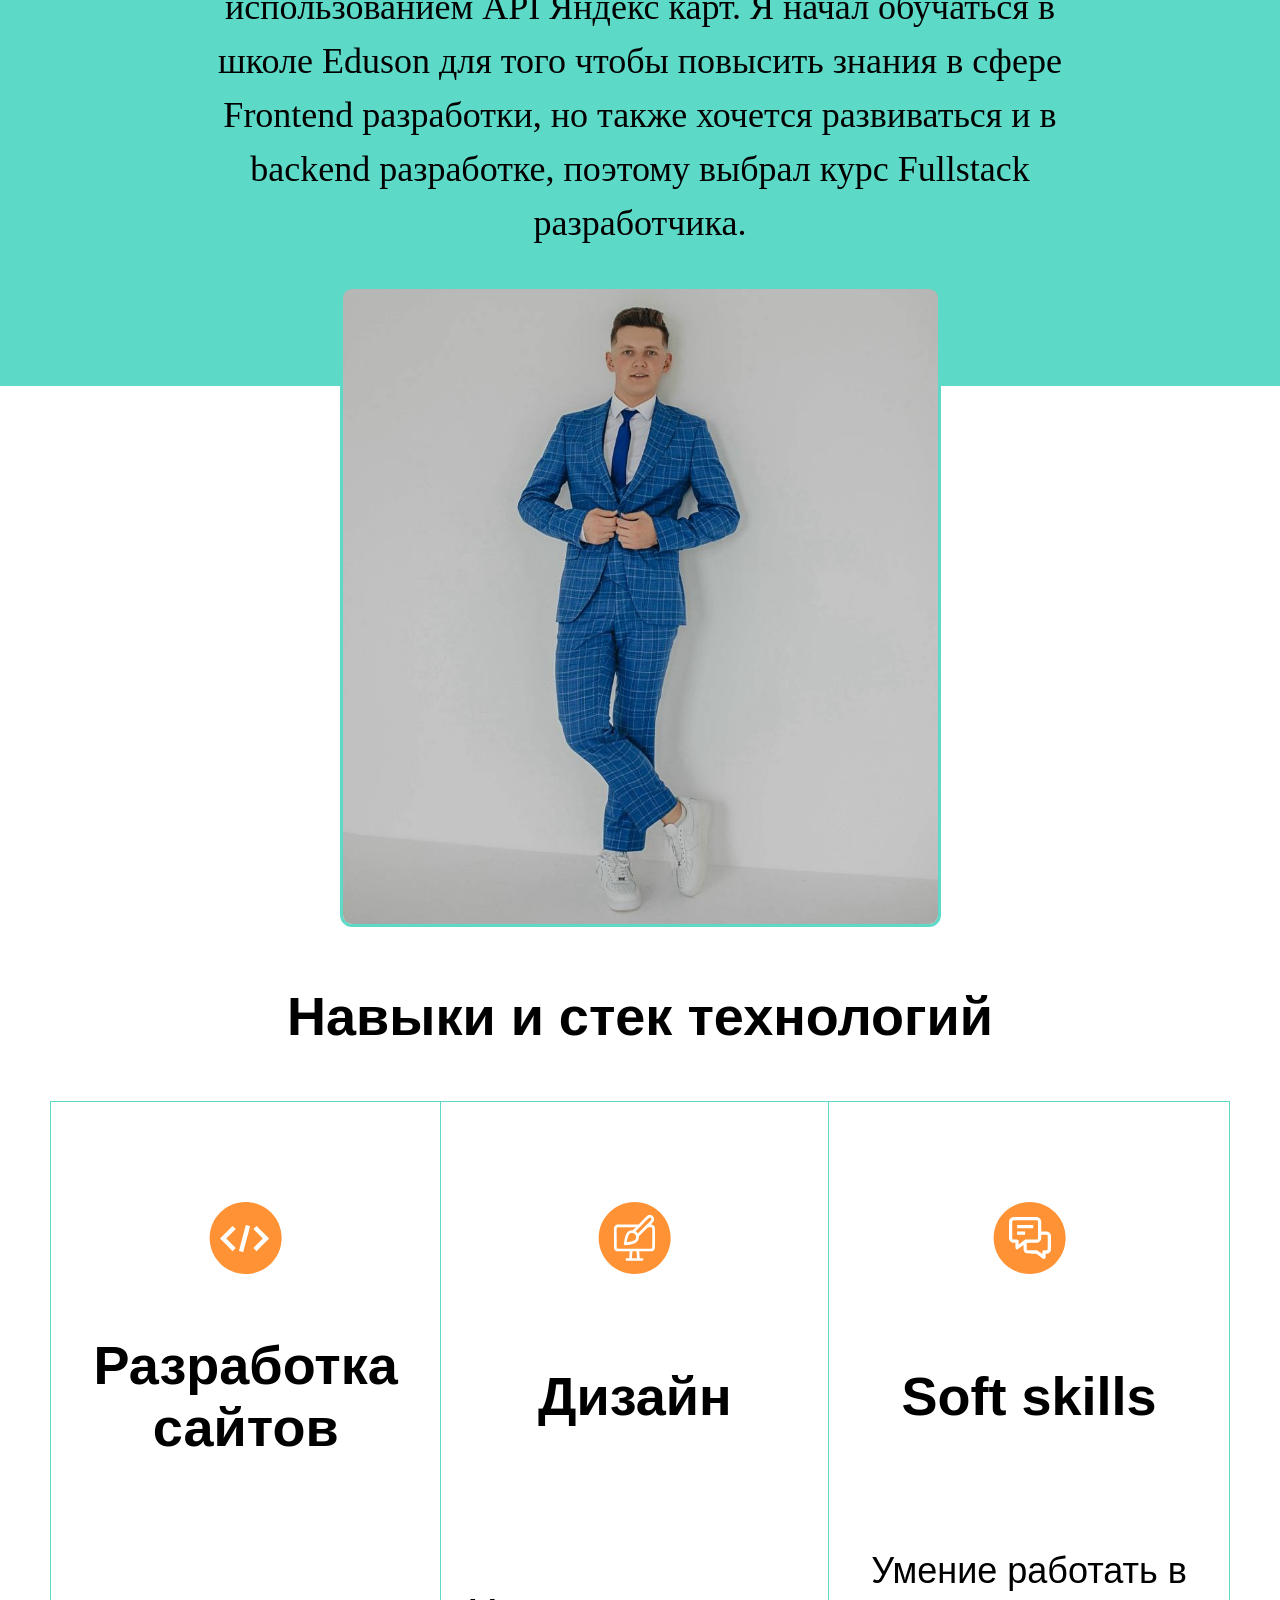
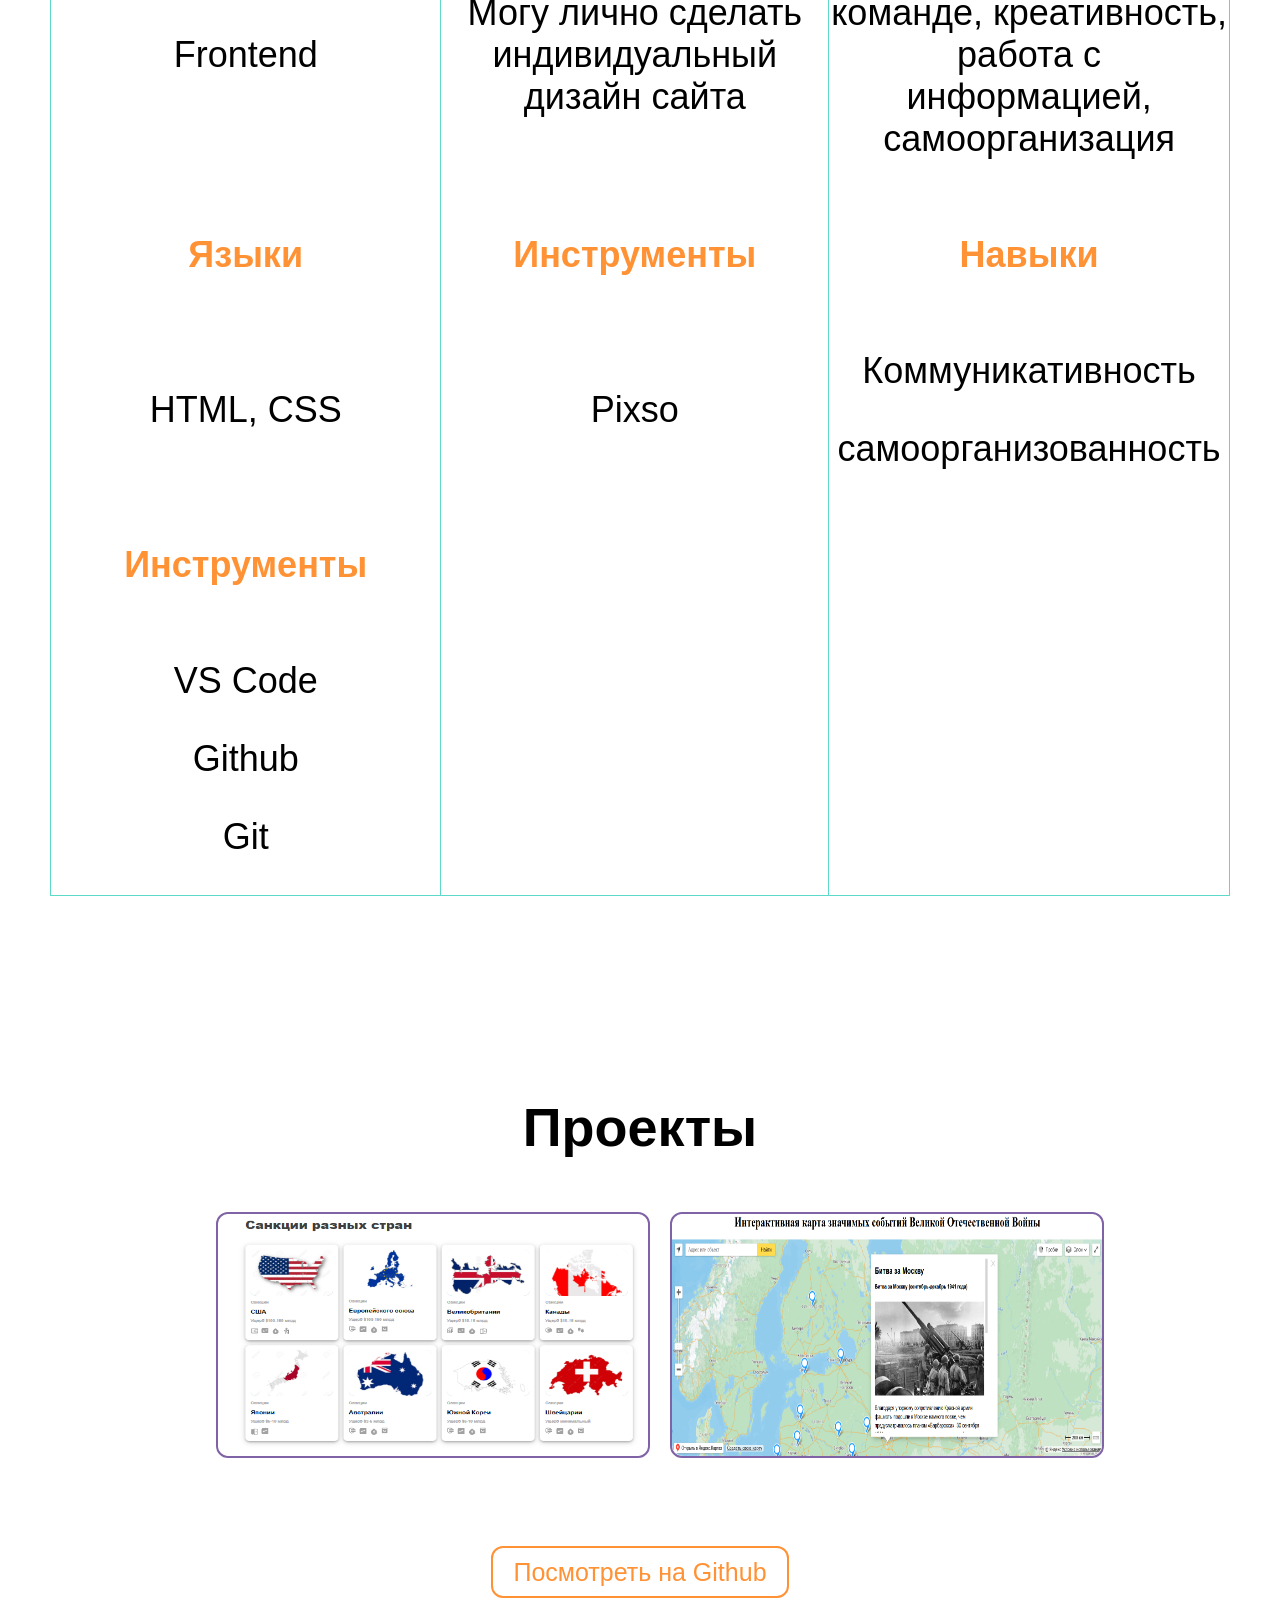
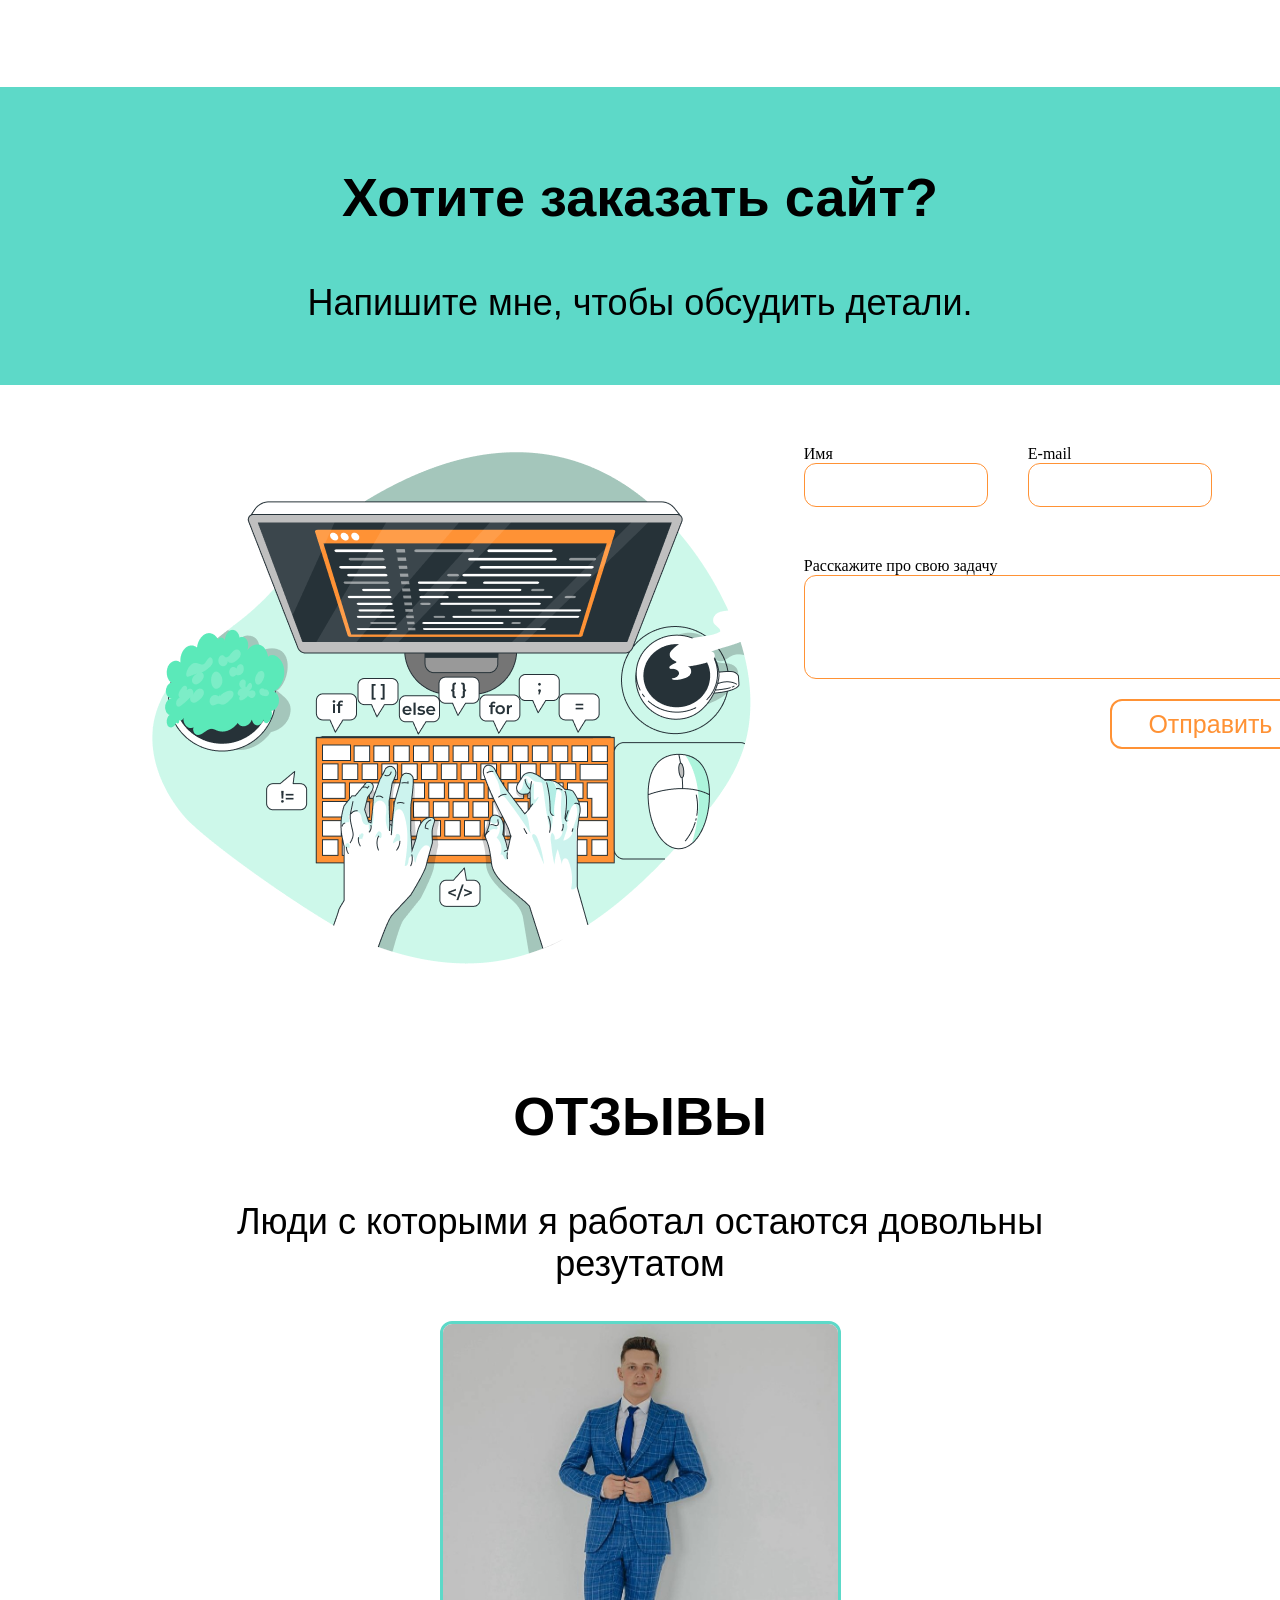
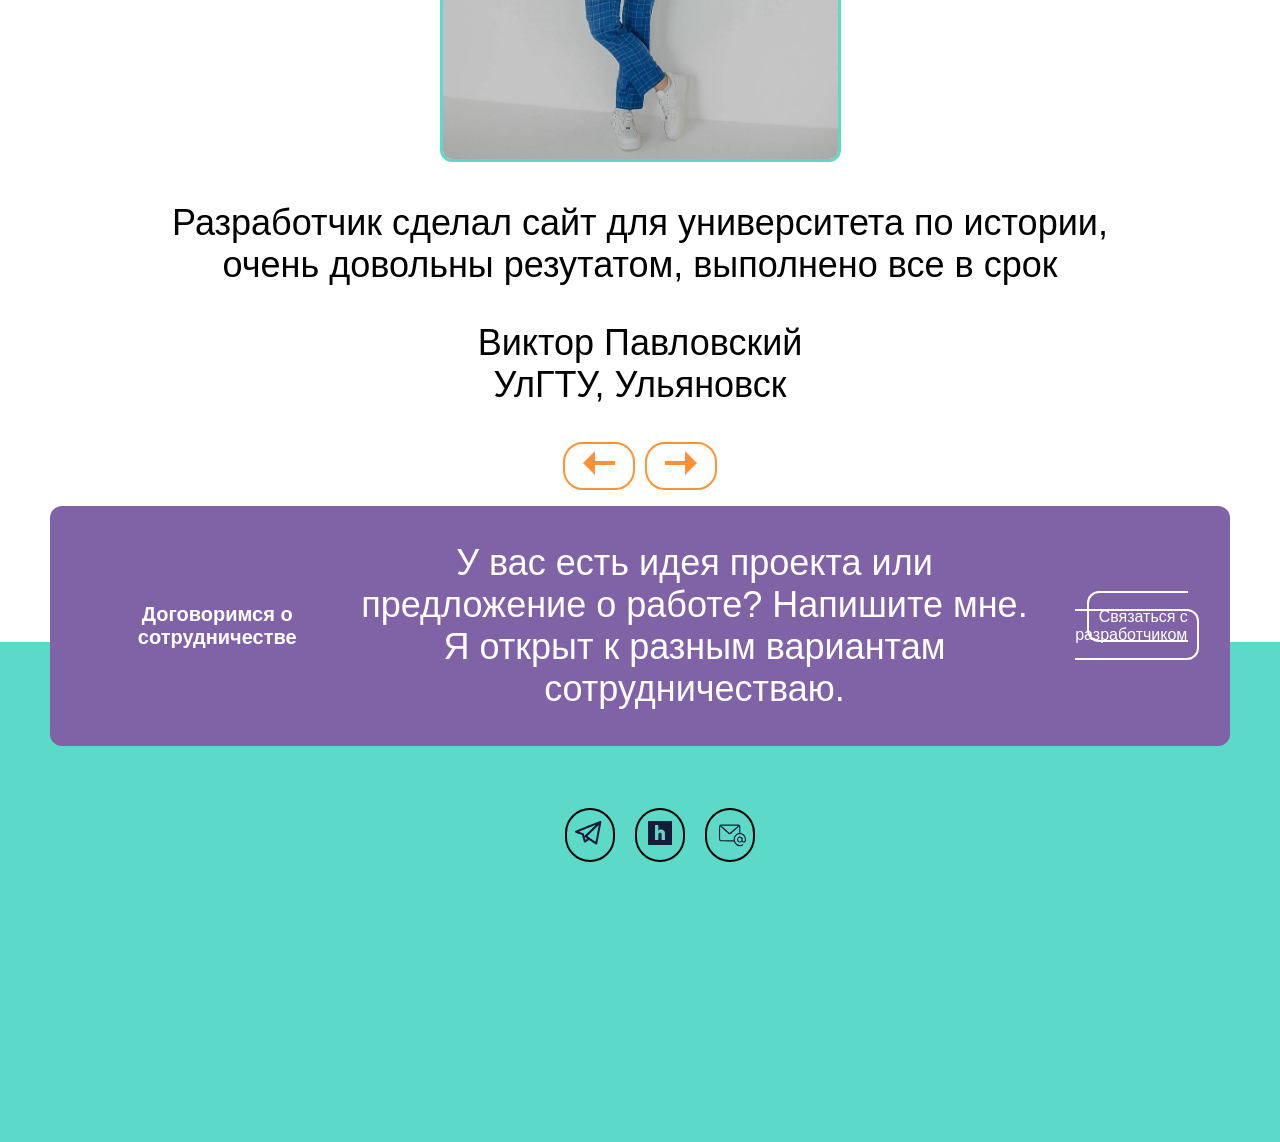
==== commit 84ea025f: "change nav-list" ====
--- a/index.html
+++ b/index.html
@@ -2,8 +2,12 @@
 <html lang="ru">
 <head>
     <meta charset="UTF-8">
+    <meta property="og:locale" content="ru_RU" />
+    <meta property="og:type" content="website" />
     <meta name="viewport" content="width=device-width, initial-scale=1.0">
-    <title>Document</title>
+    <title>Портфолио</title>
+    <meta property="og:title" content="Мои навыки" />
+    <meta name="keywords" content="портфолио, веб-разработчик, сайты, навыки" />
     <link rel="stylesheet" href="styles/icon.css">
     <link rel="stylesheet" href="styles/font.css">
     <link rel="stylesheet" href="styles/main.css">
@@ -17,7 +21,8 @@
     <link rel="stylesheet" href="styles/collabotation.css">
     <link rel="stylesheet" href="styles/color.css">
 </head>
-<body>
+<body tabindex="0">
+    
     <header class="page-header">
             <nav class="nav">
                 <ul class="nav-list">
@@ -34,11 +39,36 @@
                         <a href="#projects" class="navbar-link">Проекты</a>
                     </li>
                     <li class="nav-item">
-                        <a href="#Feedback" class=" orange-button">Связаться со мной</a>
                     </li>
                 </ul>
+                <div class="nav-link-a">
+                                        <a href="#Feedback" class=" orange-button">Связаться со мной</a>
+
+                </div>
             </nav>
+
+            <!-- <nav class="mobile-nav">
+                <details>
+                    <summary></summary>
+                    <ul class="nav-list-mobile">
+                        <li class="nav-item">
+                            <a href="#intro" class="navbar-link">Главная</a>
+                        </li>
+                        <li class="nav-item">
+                            <a href="#aboutMe" class="navbar-link">Обо мне</a>
+                        </li>
+                        <li class="nav-item">
+                            <a href="#skills" class="navbar-link">Навыки и стек</a>
+                        </li>
+                        <li class="nav-item">
+                            <a href="#projects" class="navbar-link">Проекты</a>
+                        </li>
+                    </ul>
+                </details>
+                <a href="#Feedback" class=" orange-button">Связаться со мной</a>
+            </nav> -->
     </header>
+    
 
     <main>
         <div class="container">
@@ -193,7 +223,7 @@
                             <p class="link-text">
                                 Санкции, которые ввели против России с 2022-2024г. 
                             </p>
-                            <a href="https://github.com/Adel-Alimov/Economic-site" class="item-link">
+                            <a href="https://adel-alimov.github.io/Economic-site/" class="item-link">
                                 <p class="item-link-text">Посмотреть сайт</p>
                             </a>
                         </div>
@@ -208,7 +238,7 @@
                                 Интерактивная карта событий Великой Отечественной Войны. 
                             </p>
                             <div class="item-link-a">
-                                <a href="https://github.com/Adel-Alimov/vovmap" class="item-link">
+                                <a href="https://adel-alimov.github.io/vovmap/" class="item-link">
                                     <p class="item-link-text">Посмотреть сайт</p>
                                 </a>
                             </div>
--- a/styles/header.css
+++ b/styles/header.css
@@ -13,31 +13,41 @@
     font-size: 25px;
 }
 
-
-.nav-list{
+.nav{
     position: fixed;
     width: 100%;
     top: 0;
     left: 0;
     z-index: 100;
     box-shadow:0 3px 10px 0 rgba(0, 0, 0, 0.15);
+    background-color: #fff;
+    height: 126px;
+    display: flex;
+    align-items: center;
+    justify-content: flex-end;
+}
+
+
+
+.nav-list{
+    width: 50%;
     list-style: none;
     display: flex;
     align-items: center;
-    justify-content: center ;
+    justify-content: space-around;
     flex-wrap: wrap;
     padding: 0;
     margin: 0;
     font-weight: 600;
-    background-color: #fff;
-    height: 126px;
-}
-
-.nav-item:not(:last-child){
-    margin-right: 50px;
 }
 
 .navbar-link{
     color: #000000;
     text-decoration: none;
+}
+
+.nav-link-a{
+    display: flex;
+    justify-content: center;
+    width: 20%;
 }
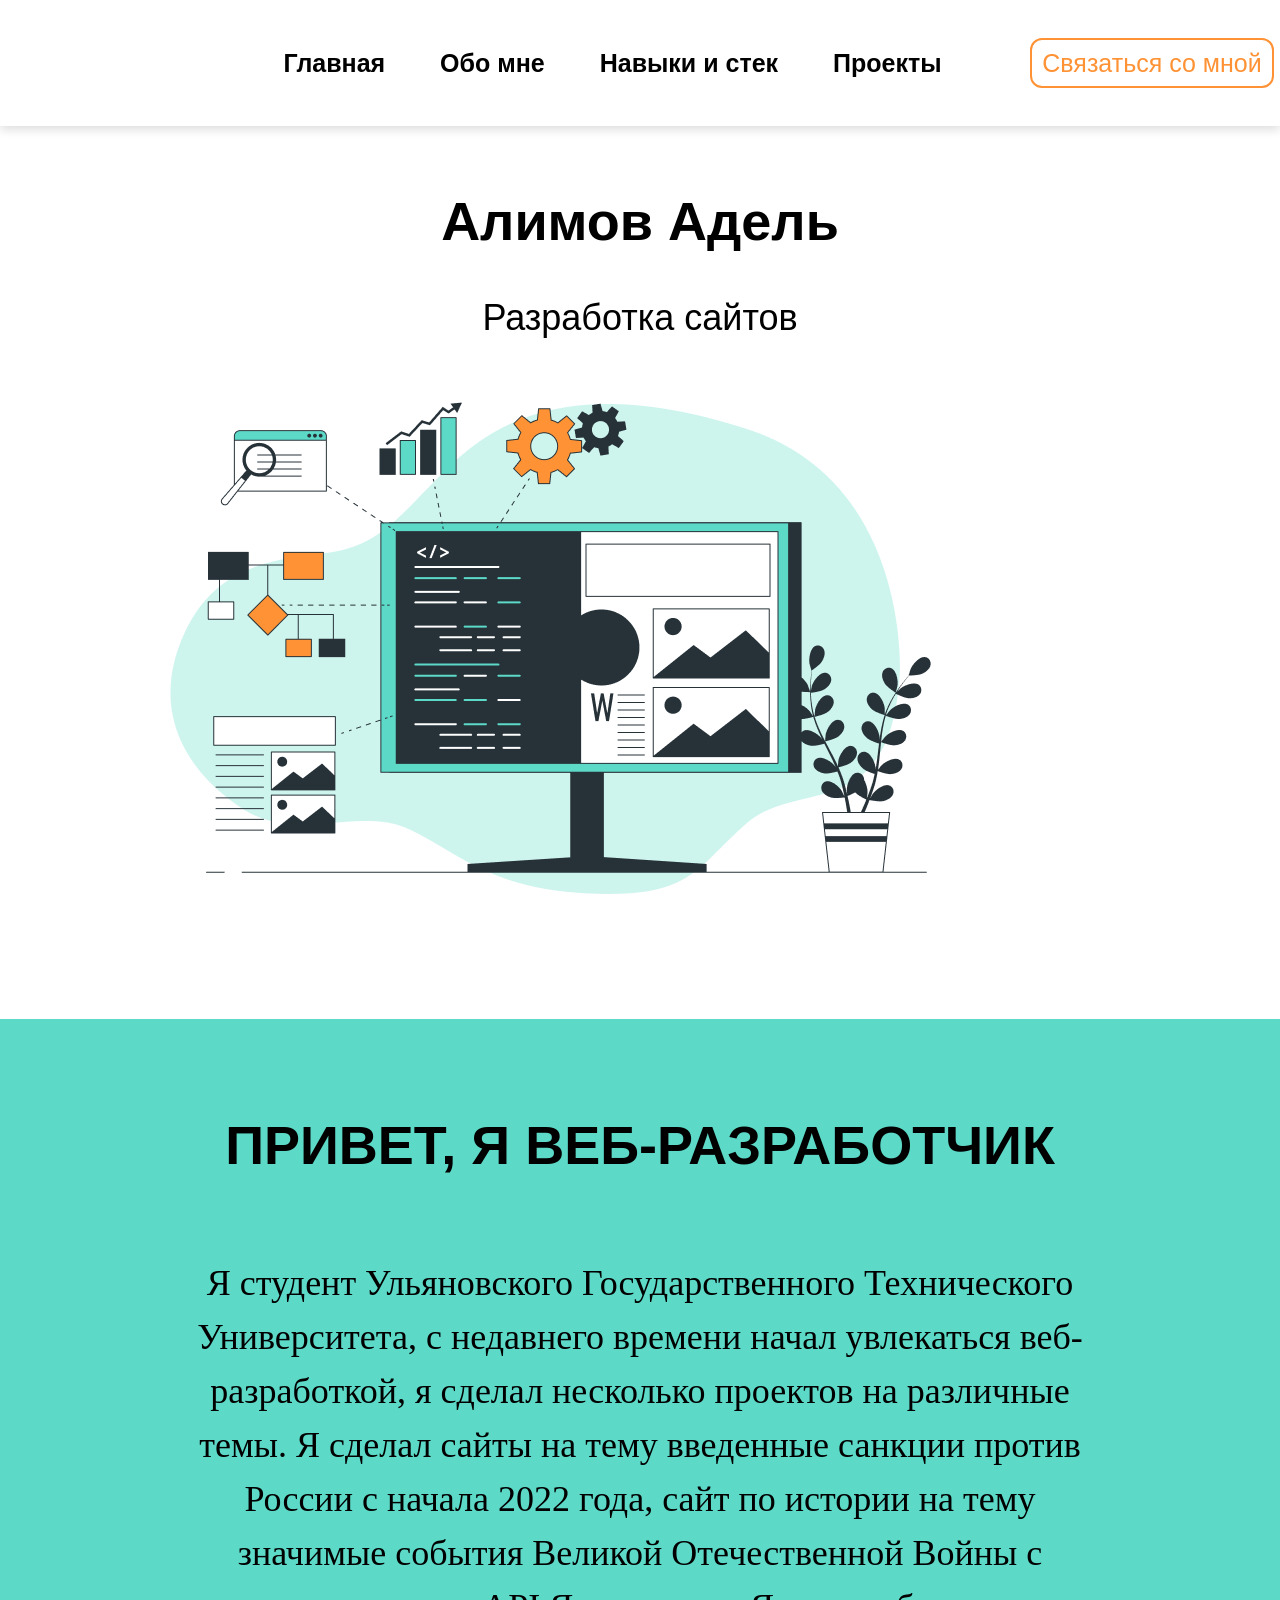
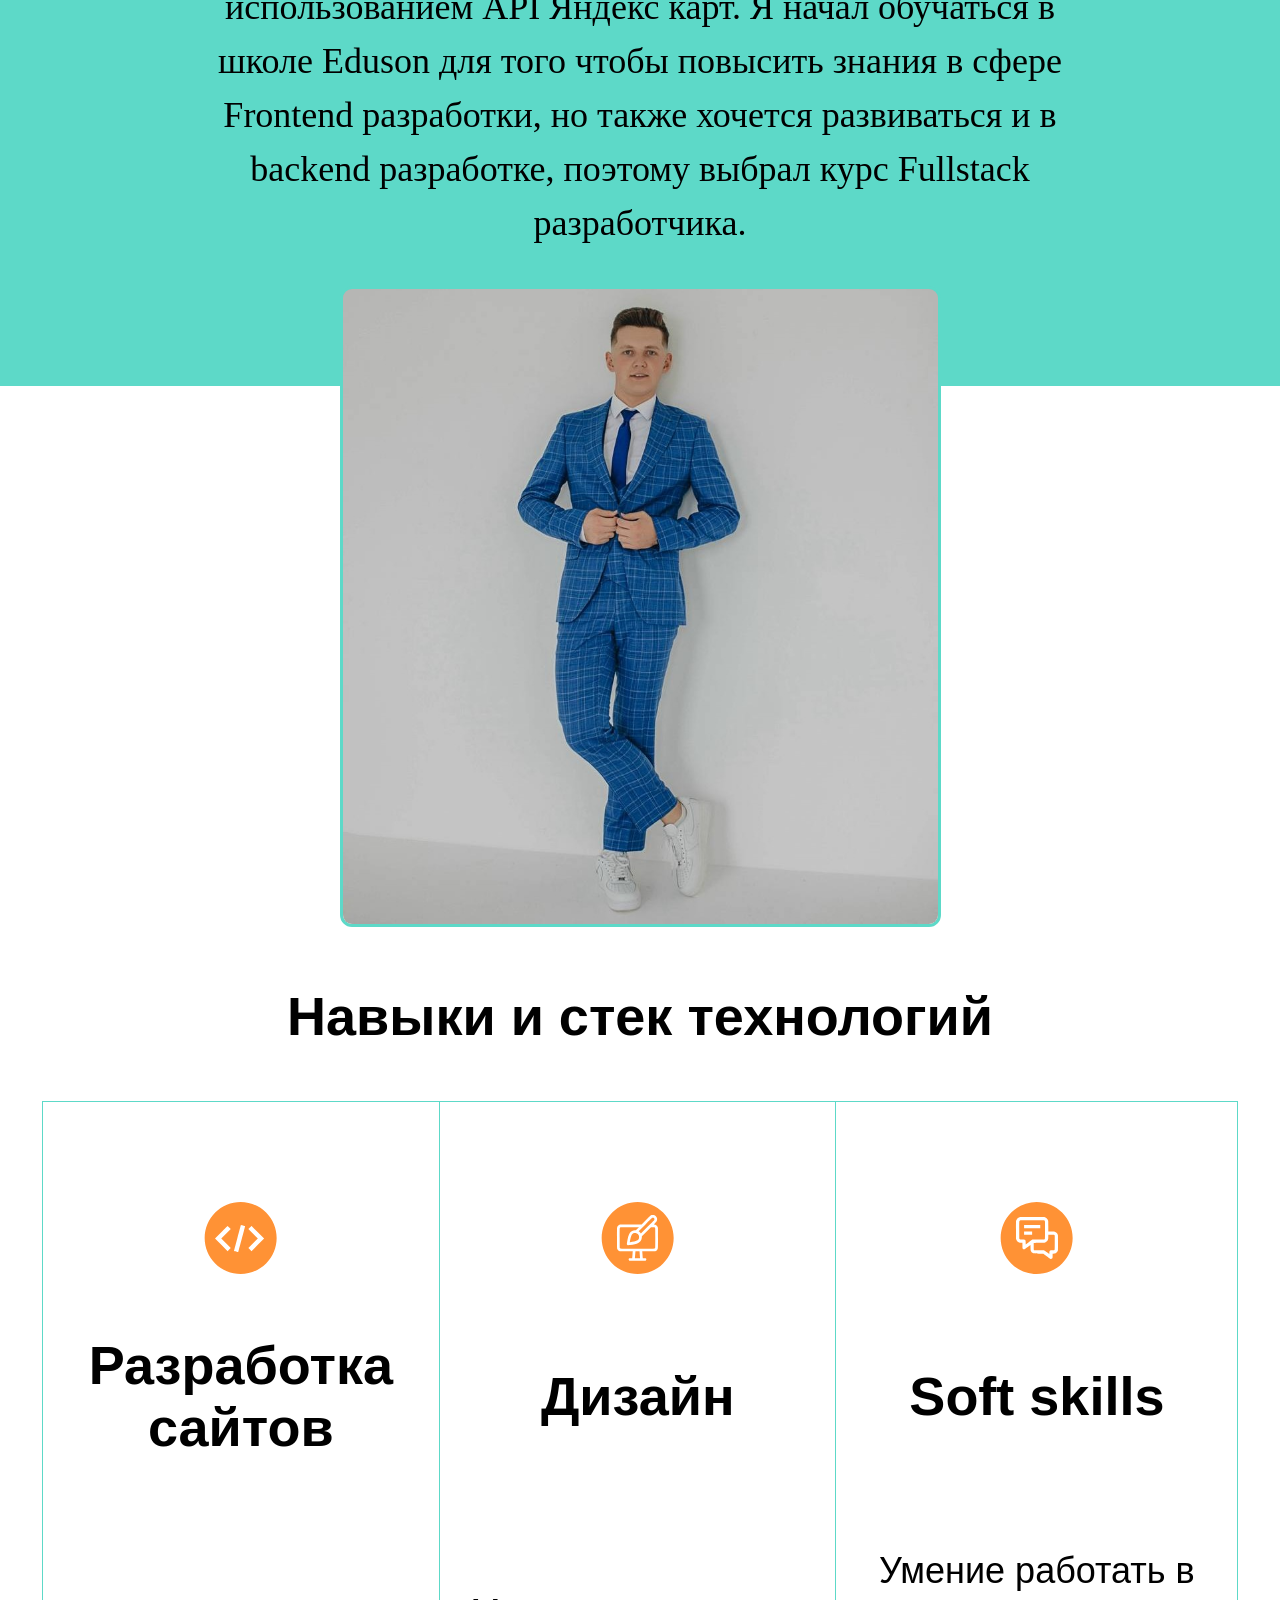
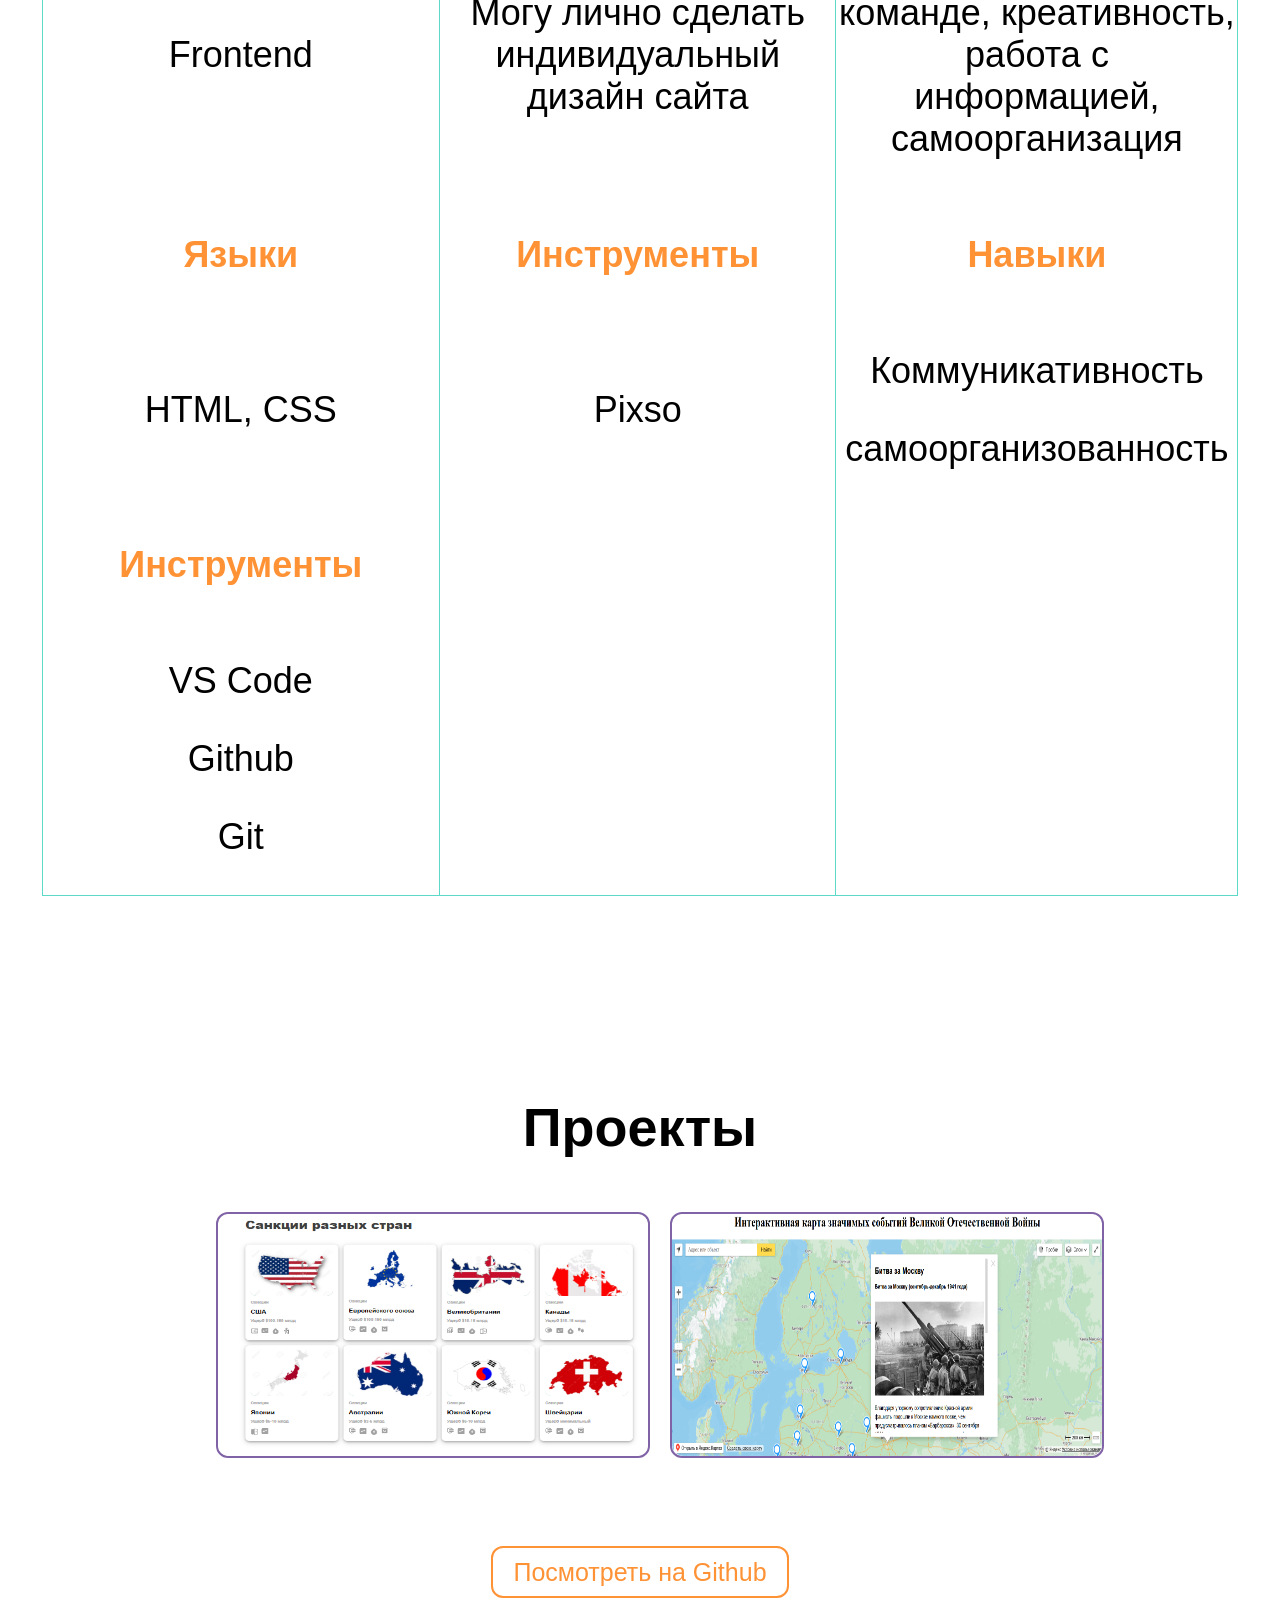
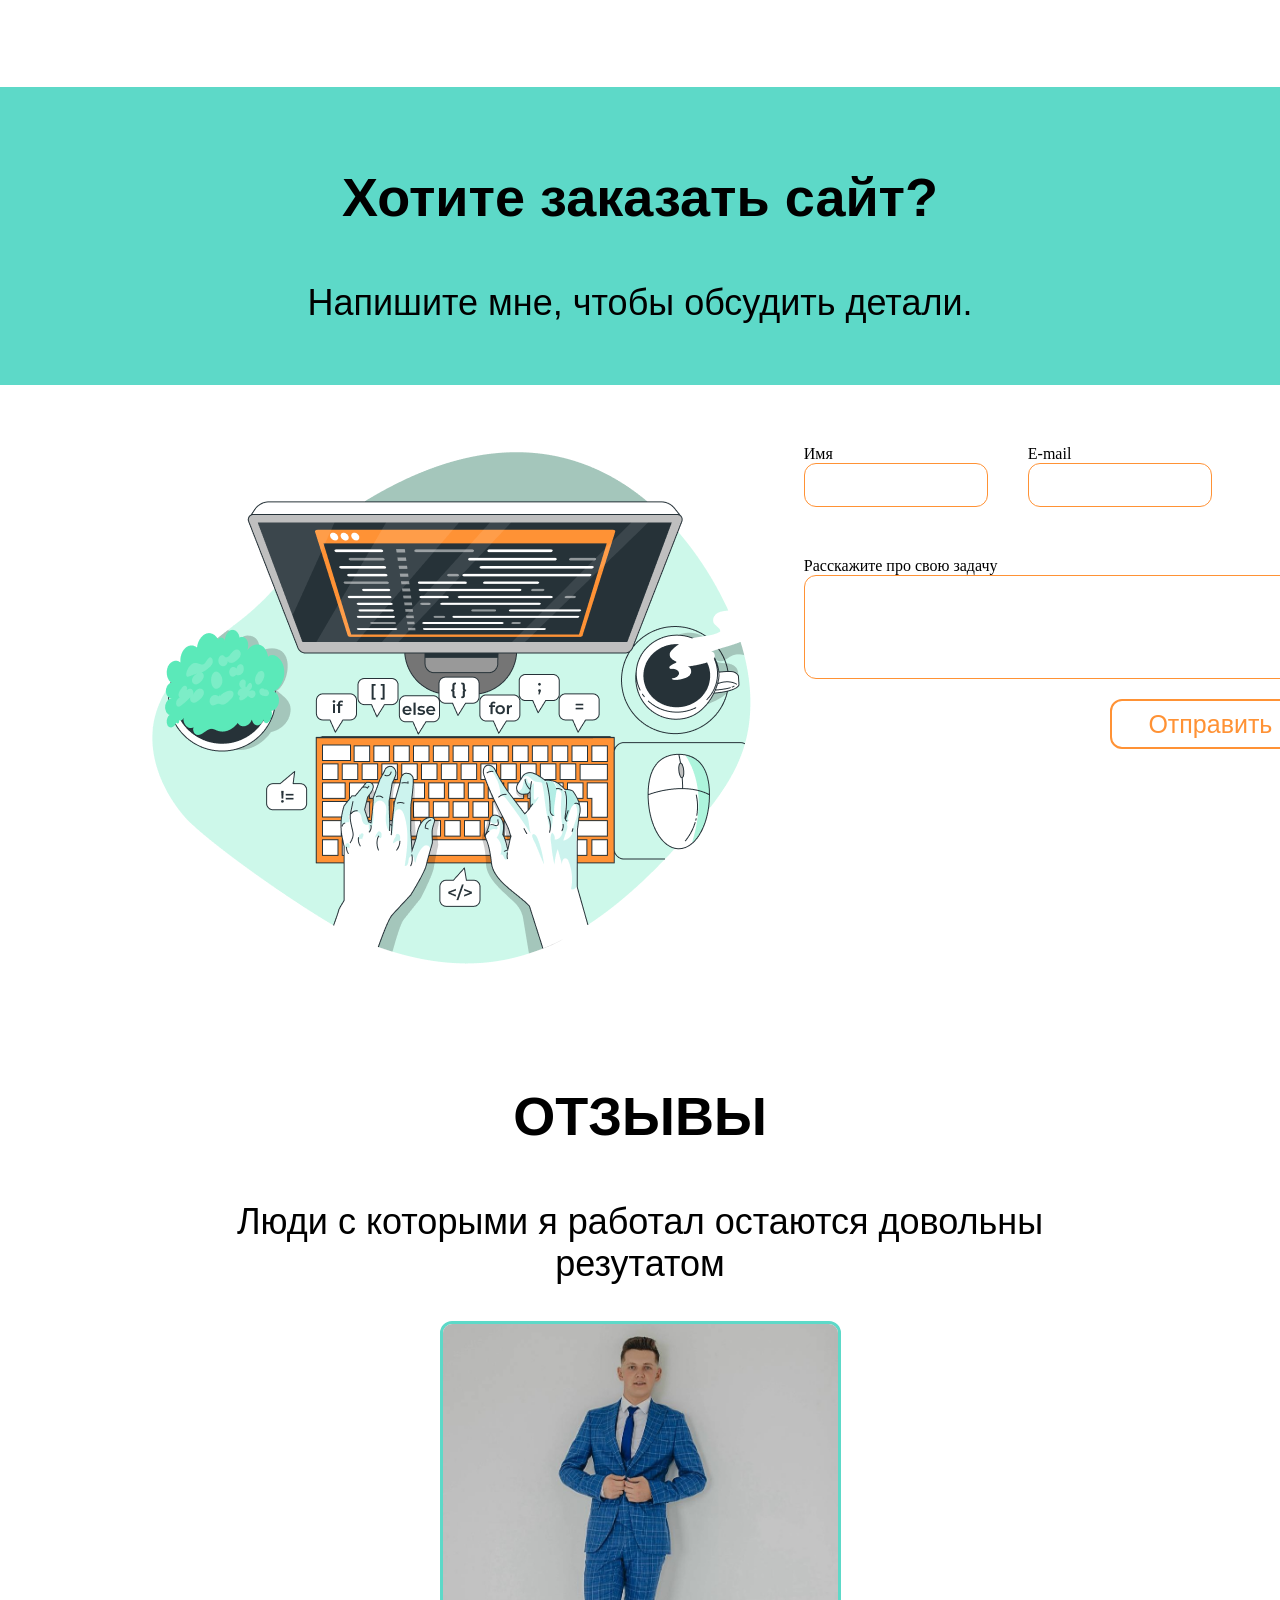
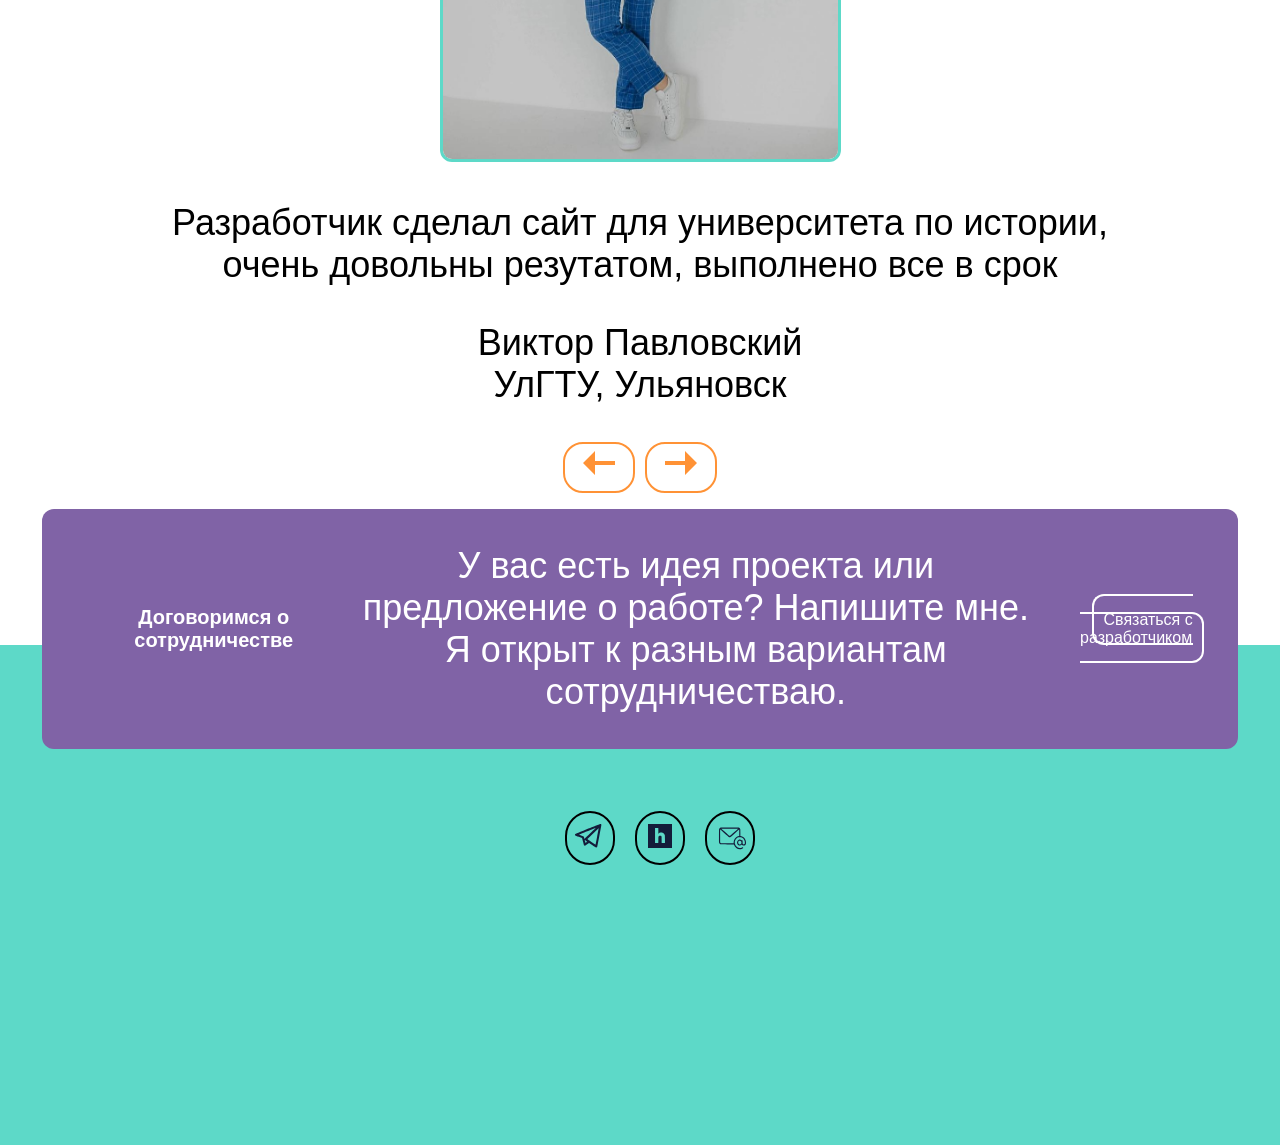
==== commit 18a63fe1: "added header on small screen" ====
--- a/index.html
+++ b/index.html
@@ -22,7 +22,6 @@
     <link rel="stylesheet" href="styles/color.css">
 </head>
 <body tabindex="0">
-    
     <header class="page-header">
             <nav class="nav">
                 <ul class="nav-list">
@@ -42,31 +41,32 @@
                     </li>
                 </ul>
                 <div class="nav-link-a">
-                                        <a href="#Feedback" class=" orange-button">Связаться со мной</a>
-
+                    <a href="#Feedback" class=" orange-button">Связаться со мной</a>
                 </div>
             </nav>
 
-            <!-- <nav class="mobile-nav">
+            <nav class="mobile-nav">
                 <details>
                     <summary></summary>
                     <ul class="nav-list-mobile">
-                        <li class="nav-item">
+                        <li class="nav-item-mobile">
                             <a href="#intro" class="navbar-link">Главная</a>
                         </li>
-                        <li class="nav-item">
+                        <li class="nav-item-mobile">
                             <a href="#aboutMe" class="navbar-link">Обо мне</a>
                         </li>
-                        <li class="nav-item">
+                        <li class="nav-item-mobile">
                             <a href="#skills" class="navbar-link">Навыки и стек</a>
                         </li>
-                        <li class="nav-item">
+                        <li class="nav-item-mobile">
                             <a href="#projects" class="navbar-link">Проекты</a>
                         </li>
                     </ul>
                 </details>
-                <a href="#Feedback" class=" orange-button">Связаться со мной</a>
-            </nav> -->
+                <div class="nav-link-a mobile-a">
+                    <a href="#Feedback" class=" orange-button">Связаться со мной</a>
+                </div>
+            </nav>
     </header>
     
 
@@ -81,7 +81,7 @@
                         <p>Разработка сайтов</p>
                     </div>
                     <div class="intro-img">
-                        <img src="assets/Изображения\main.png" alt="" width="809" height="540">
+                        <img src="assets/Изображения\main.png" alt="Фото компьютера" >
                     </div>
                 </div>
             </section>
--- a/styles/header.css
+++ b/styles/header.css
@@ -5,12 +5,15 @@
 .container {
     width: 100%;
     margin: 0 auto;
-    padding: 0 50px;
+    padding: 0 4.62vh;
     box-sizing: border-box;
 }
 
+
+
 .nav, button{
     font-size: 25px;
+    line-height: 36px;
 }
 
 .nav{
@@ -27,10 +30,8 @@
     justify-content: flex-end;
 }
 
-
-
 .nav-list{
-    width: 50%;
+    width: 60%;
     list-style: none;
     display: flex;
     align-items: center;
@@ -50,4 +51,81 @@
     display: flex;
     justify-content: center;
     width: 20%;
+}
+
+
+.mobile-nav{
+    position: fixed;
+    width: 100%;
+    top: 0;
+    left: 0;
+    z-index: 100;
+    box-shadow:0 3px 10px 0 rgba(0, 0, 0, 0.15);
+    background-color: #fff;
+    min-height: 80px;
+    display: none;
+    justify-content: space-between;
+}
+
+.mobile-nav > details, .mobile-a{
+    margin-top: 30px;
+    margin-left: 30px;
+}
+
+details > summary {
+    content: url('../assets/Иконки/menu.svg');
+}
+
+details[open] summary{
+    content: url(../assets/Иконки/menuHover.svg);
+}
+
+summary{
+    cursor: pointer;
+}
+
+.nav-list-mobile{
+    display: flex;
+    flex-direction: column;
+    gap: 20px;
+    margin: 0;
+    padding: 0;
+    margin-top: 20px;
+}
+
+.nav-item-mobile{
+    list-style: none;
+    font-size: 25px;
+    line-height: 30px;
+}
+
+.mobile-a{
+    font-size: 25px;
+    min-height: 40px;
+    width: 100%;
+}
+
+
+@media screen and (max-width: 1200px) {
+    .nav-list{
+        width: 50%;
+    }
+    
+}
+
+@media screen and (max-width: 1000px) {
+    .nav-list{
+        width: 40%;
+    }
+    
+}
+
+@media screen and (max-width: 900px) {
+    .nav{
+        display: none;
+    }
+
+    .mobile-nav{
+        display: flex;
+    }
 }
--- a/styles/intro.css
+++ b/styles/intro.css
@@ -1,5 +1,5 @@
 .intro{
-    scroll-margin-top: 160px;
+    scroll-margin-top: 200px;
     margin-top: 150px;
 }
 
@@ -12,5 +12,7 @@
 }
 
 .intro-img{
+    max-width: 80vw;
     text-align: center;
 }
+
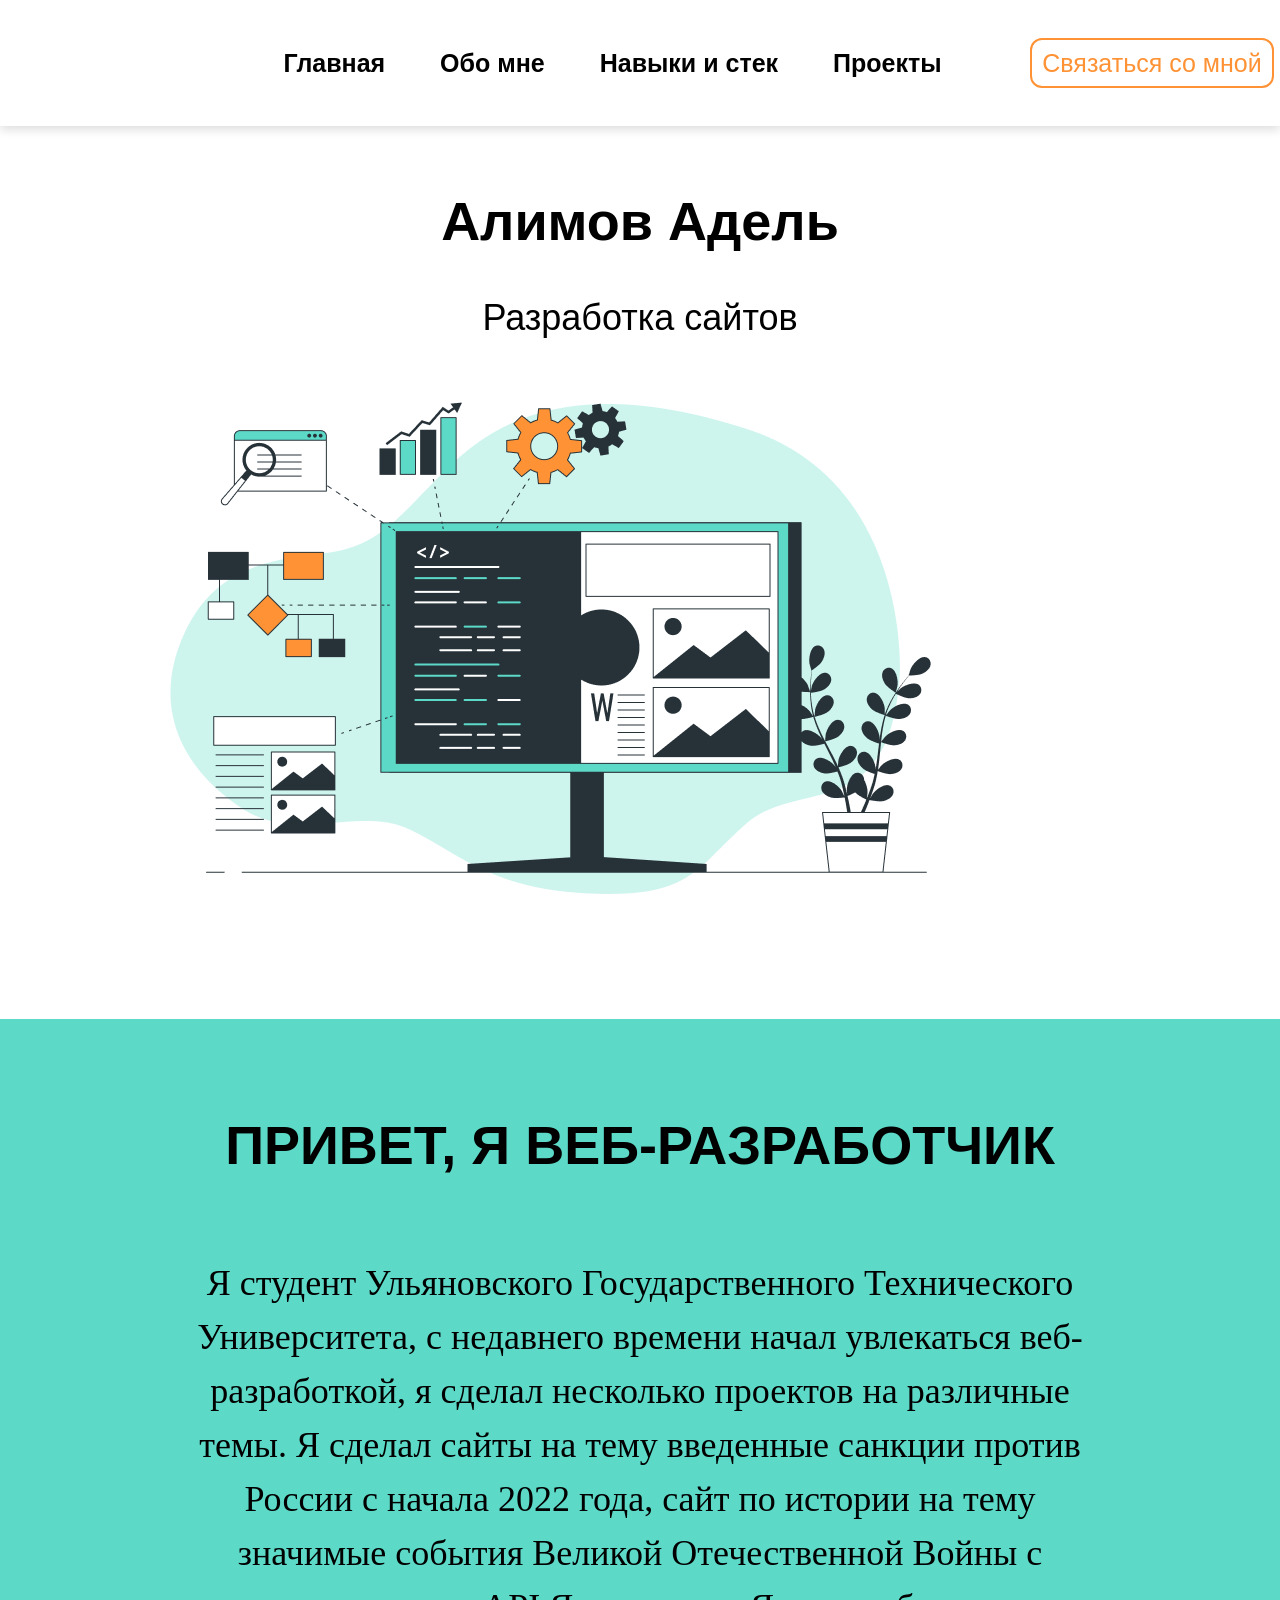
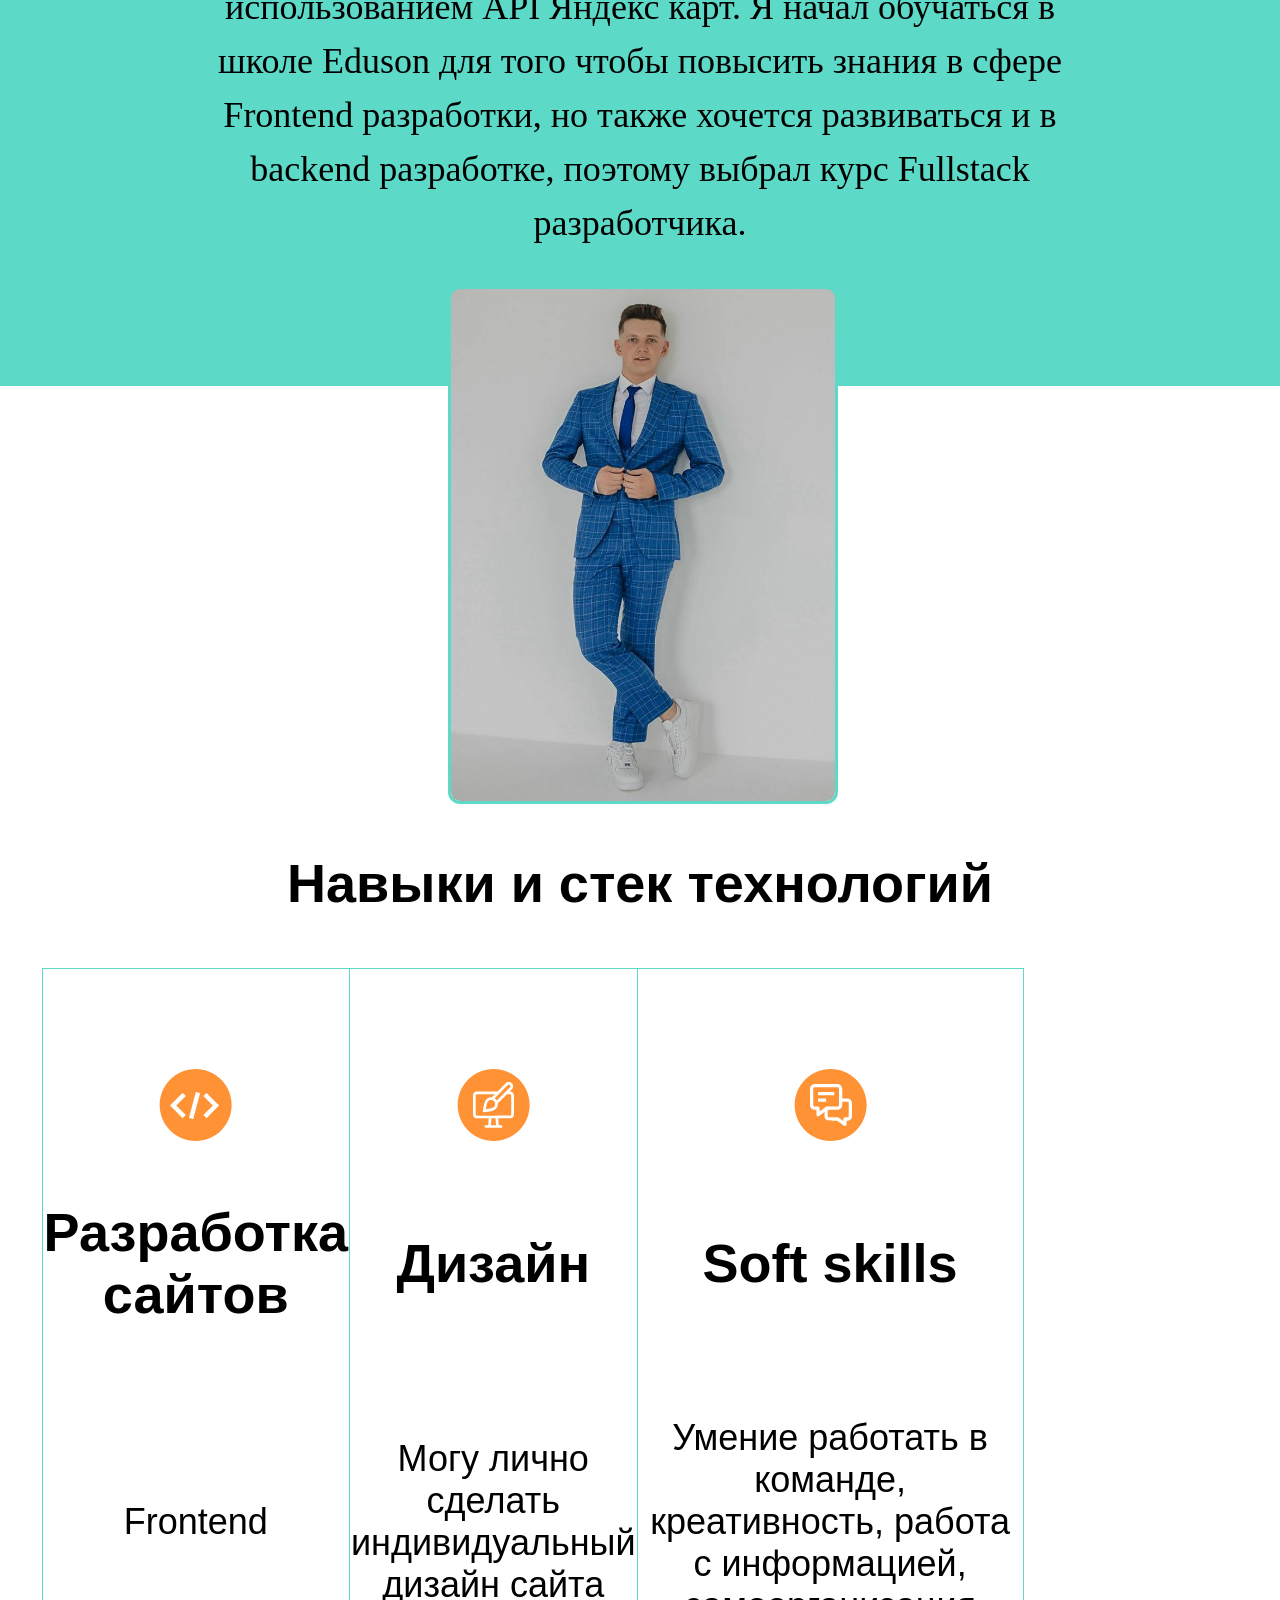
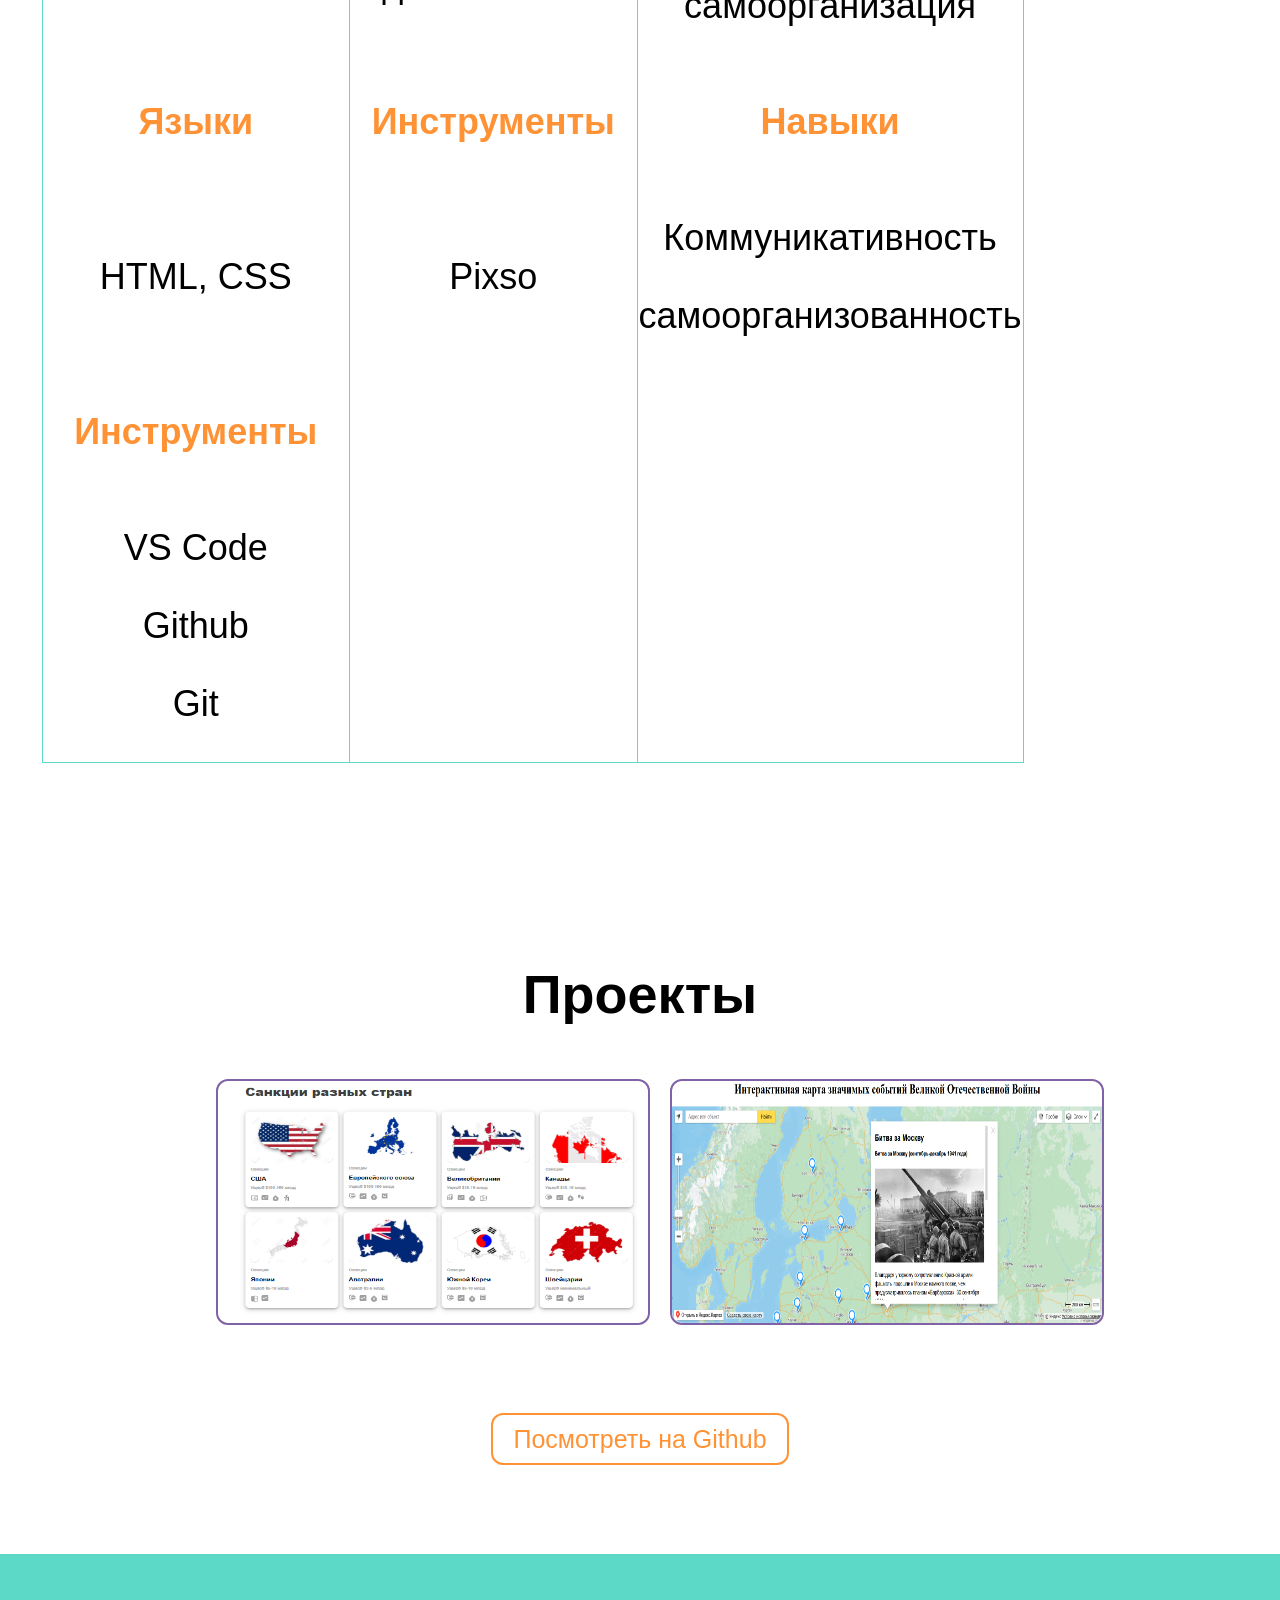
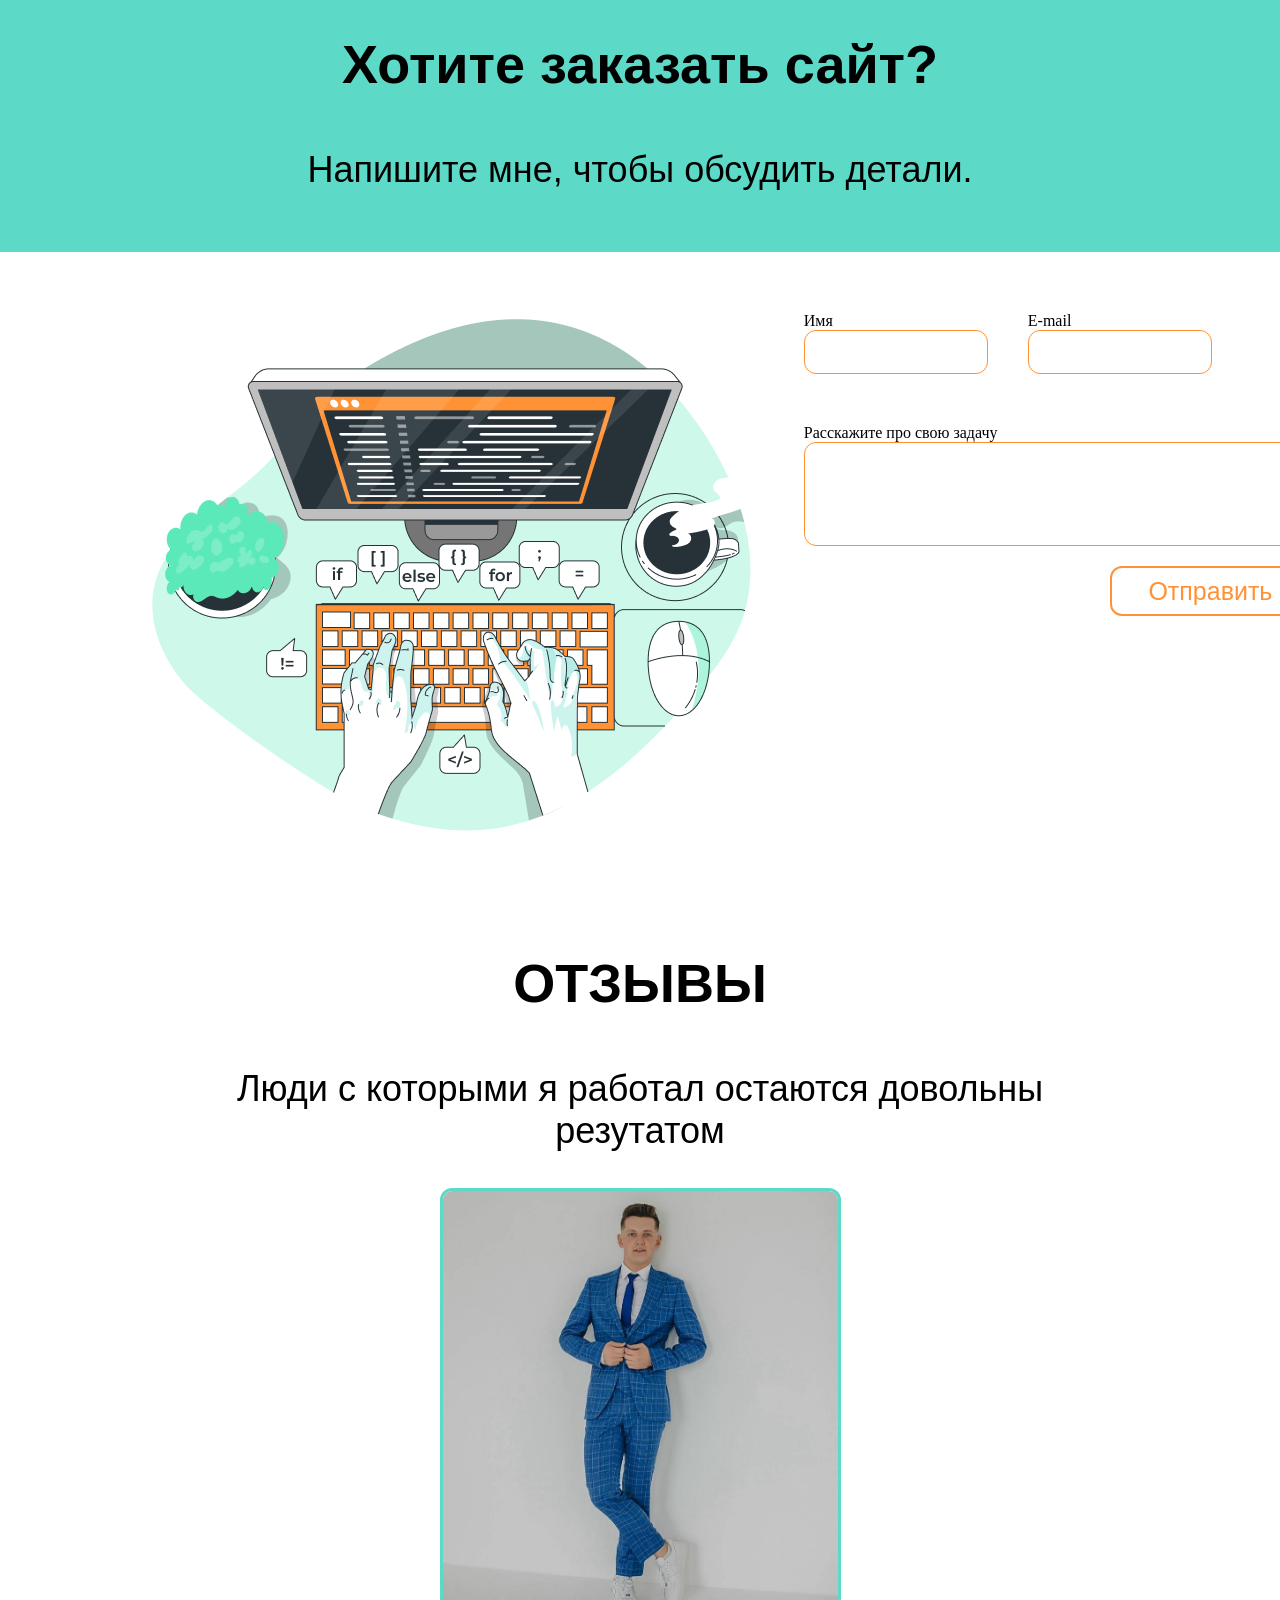
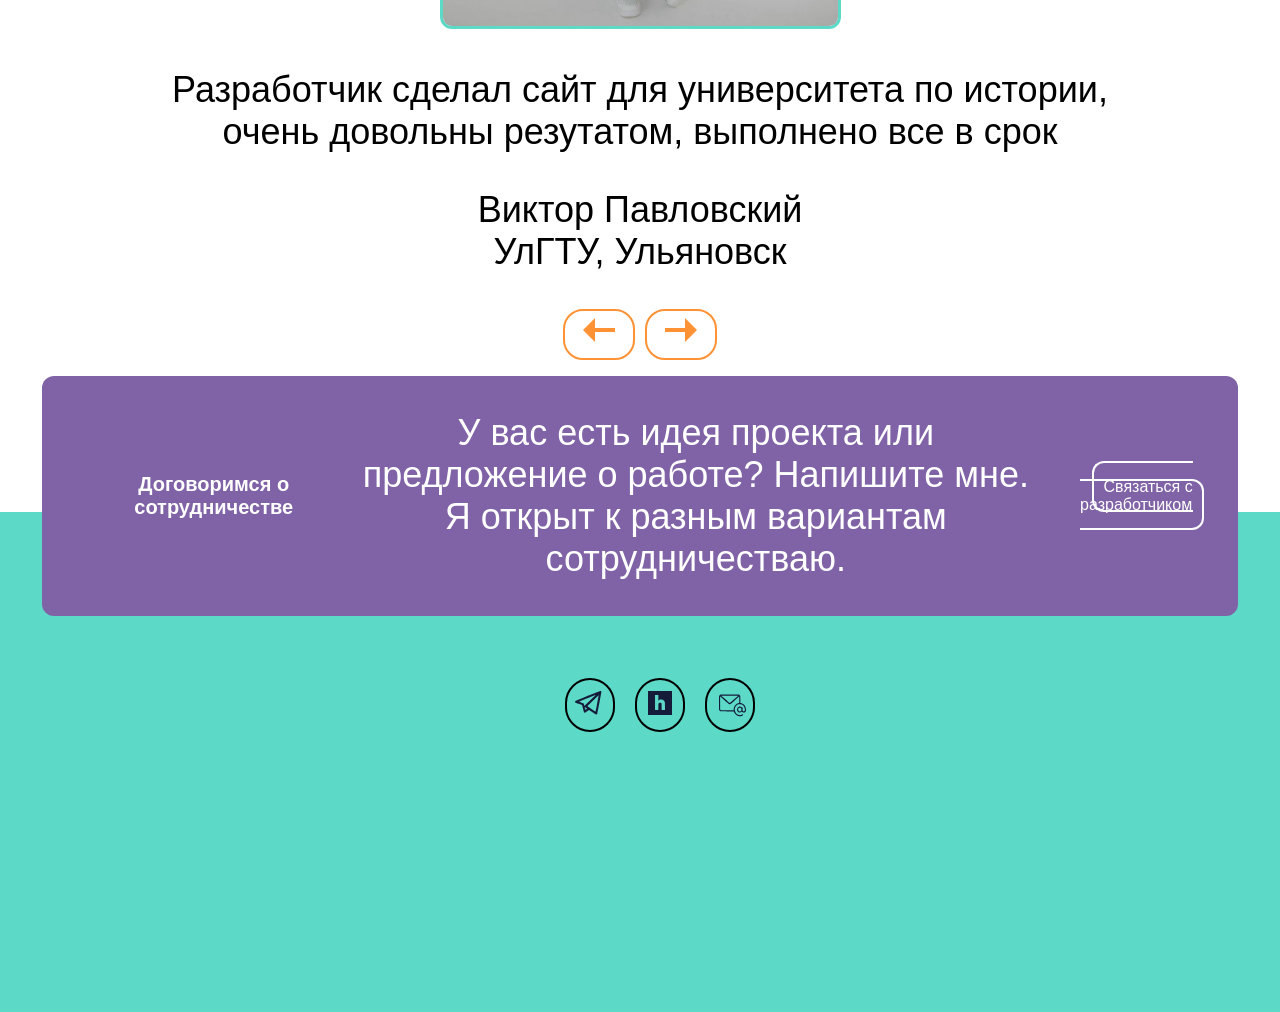
==== commit 86d1eba0: "change photo on aboutMe" ====
--- a/index.html
+++ b/index.html
@@ -102,9 +102,9 @@
                         </p>
                     </div>
                 </div>
-                <div class="img-me">
+                <figure class="img-me">
                     <img src="assets/Изображения/me1.jpg" alt="" width="595" height="635">
-                </div>
+                </figure>
             </section>
         
 
--- a/styles/aboutMe.css
+++ b/styles/aboutMe.css
@@ -13,19 +13,23 @@
 .me-text{
     font-family: "TildaSans";
     display: flex;
-    text-align: center;
     line-height: 54px;
     width: 70%;
     margin: 0 auto;
 }
 
 .img-me{
-    position: relative;
     margin-top: -100px;
-    text-align: center;
+    margin-left: auto;
+    margin-right: auto;
+    width: 30vmax;
+    height: 40vmax;
 }
 
 .img-me img{
+    width: 100%;
+    height: 100%;
     border-radius: 12px;
+    object-fit: cover;
     border: 3px solid var(--color-sea);
 }
--- a/styles/table.css
+++ b/styles/table.css
@@ -3,8 +3,9 @@
 }
 
 .table{
-    display: flex;
-    justify-content: center;
+    display: grid;
+    grid-template-columns: 1fr 1fr 1fr;
+    width: 80%;
 }
 
 .table-skills{
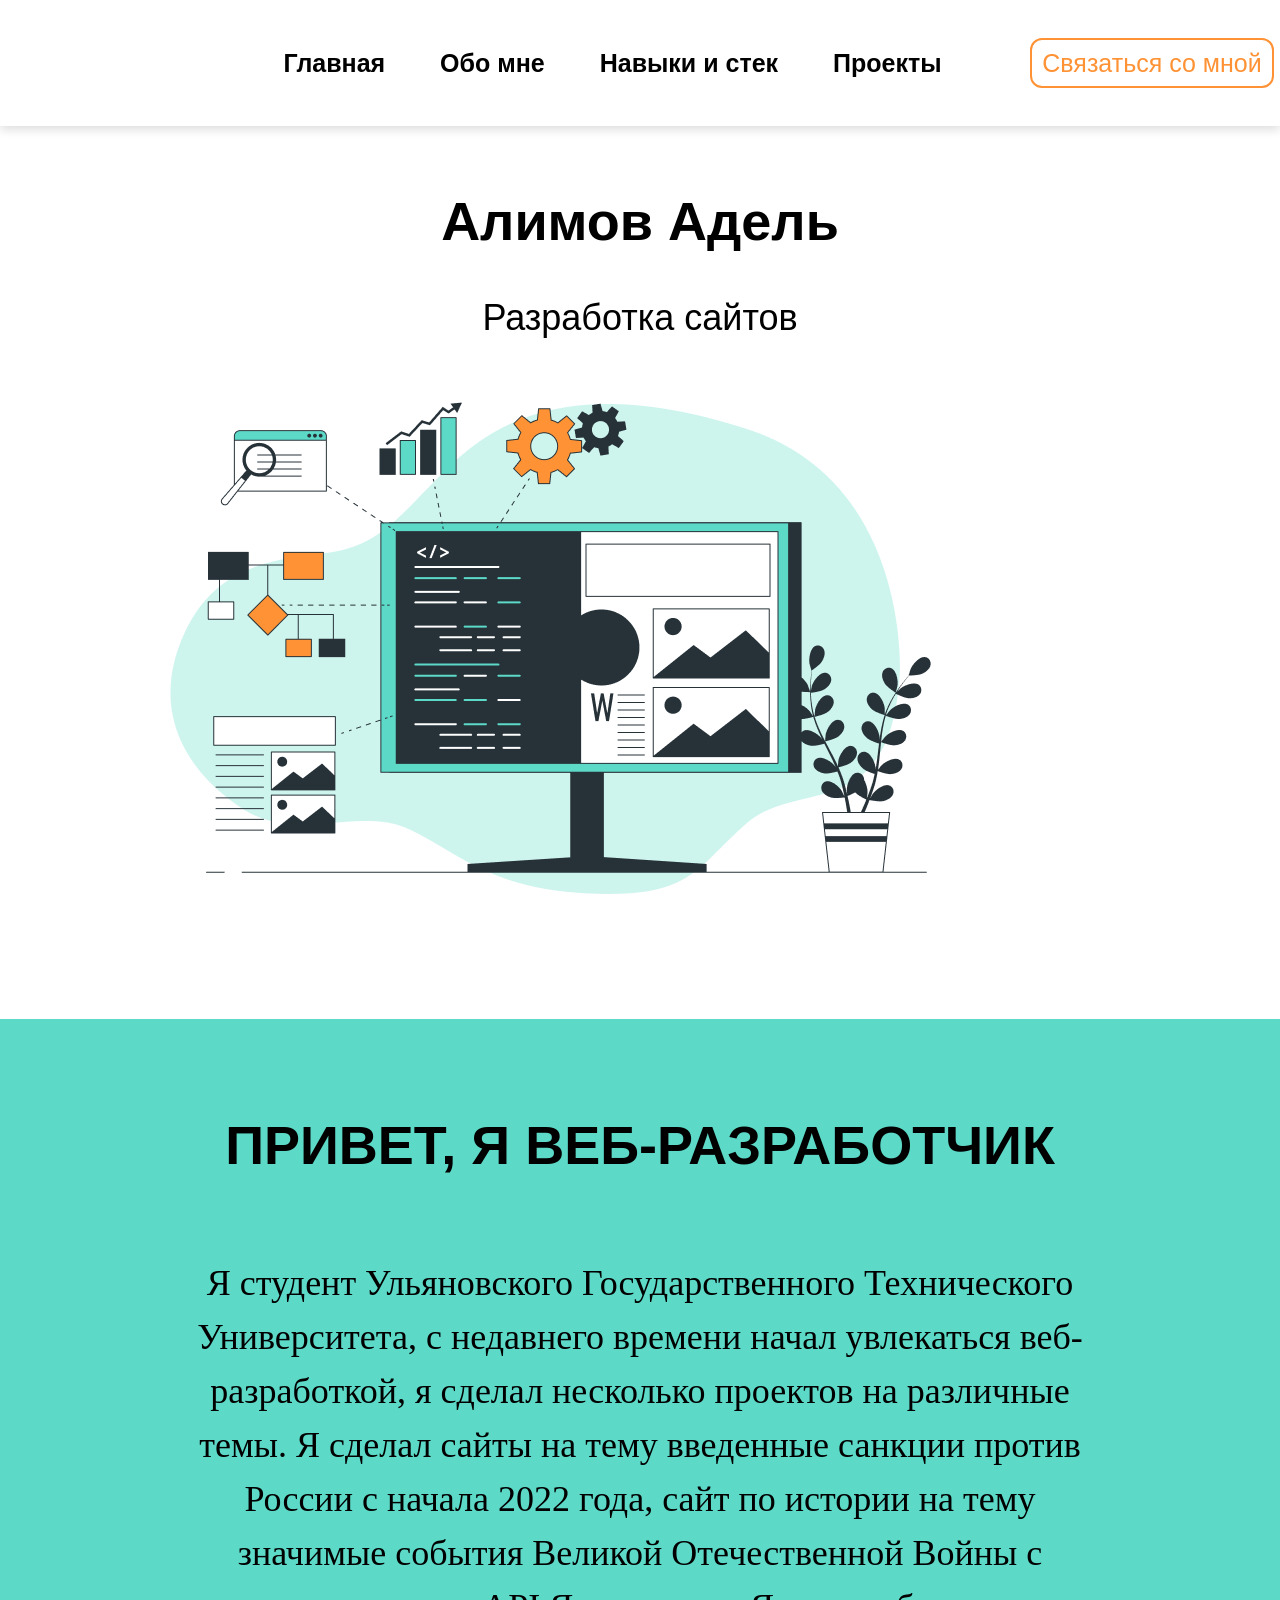
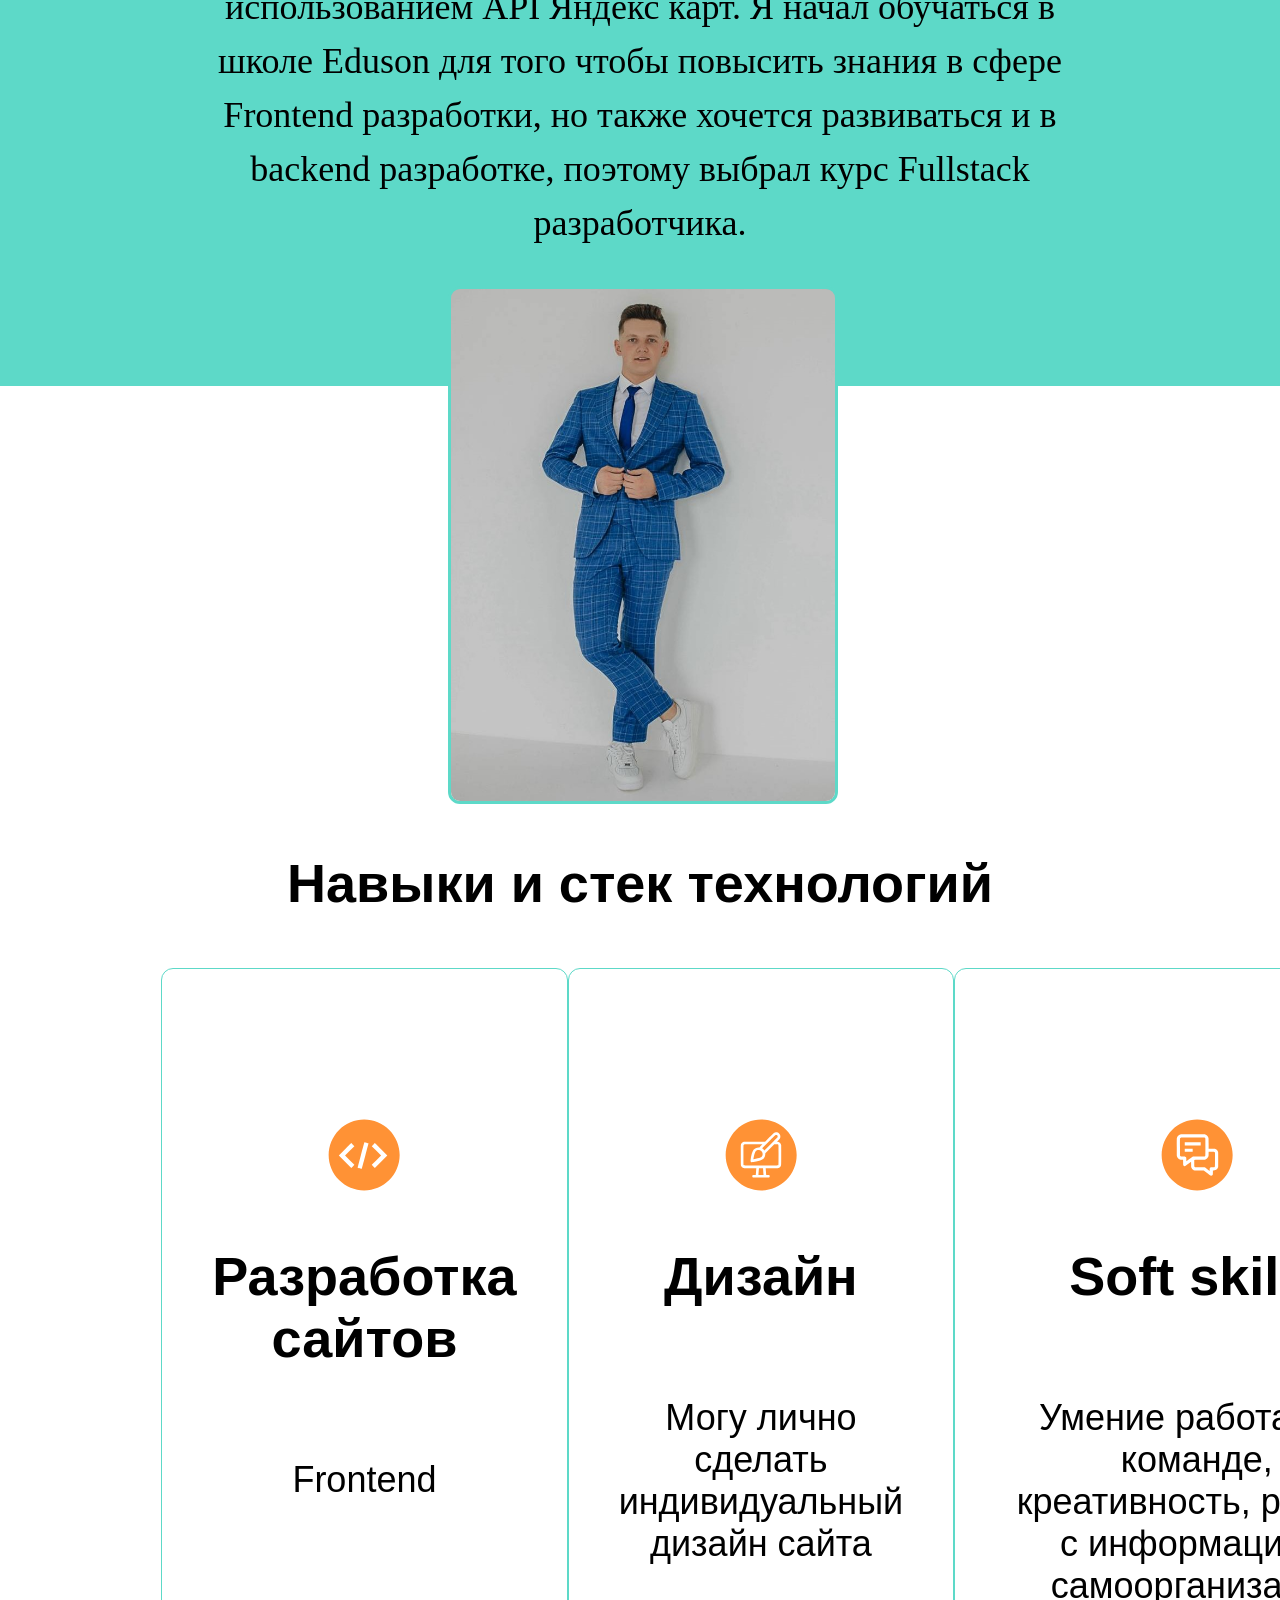
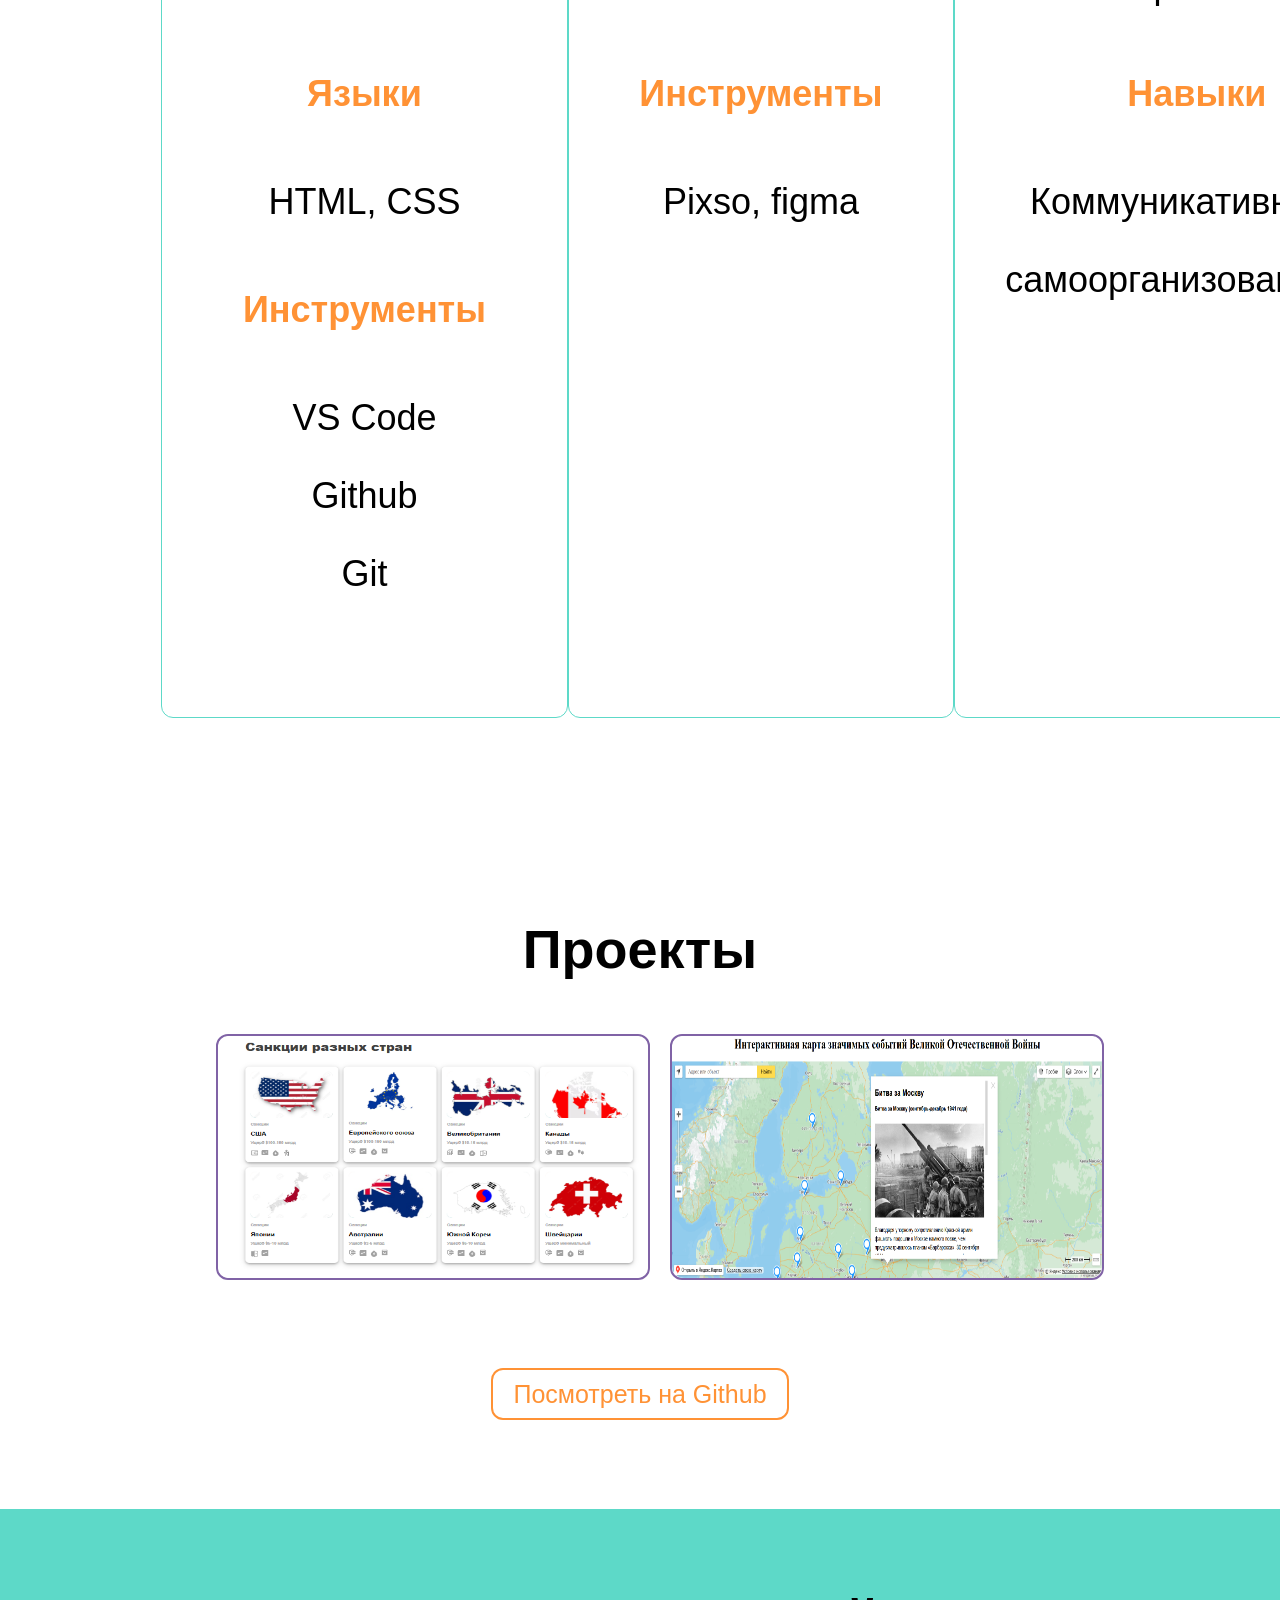
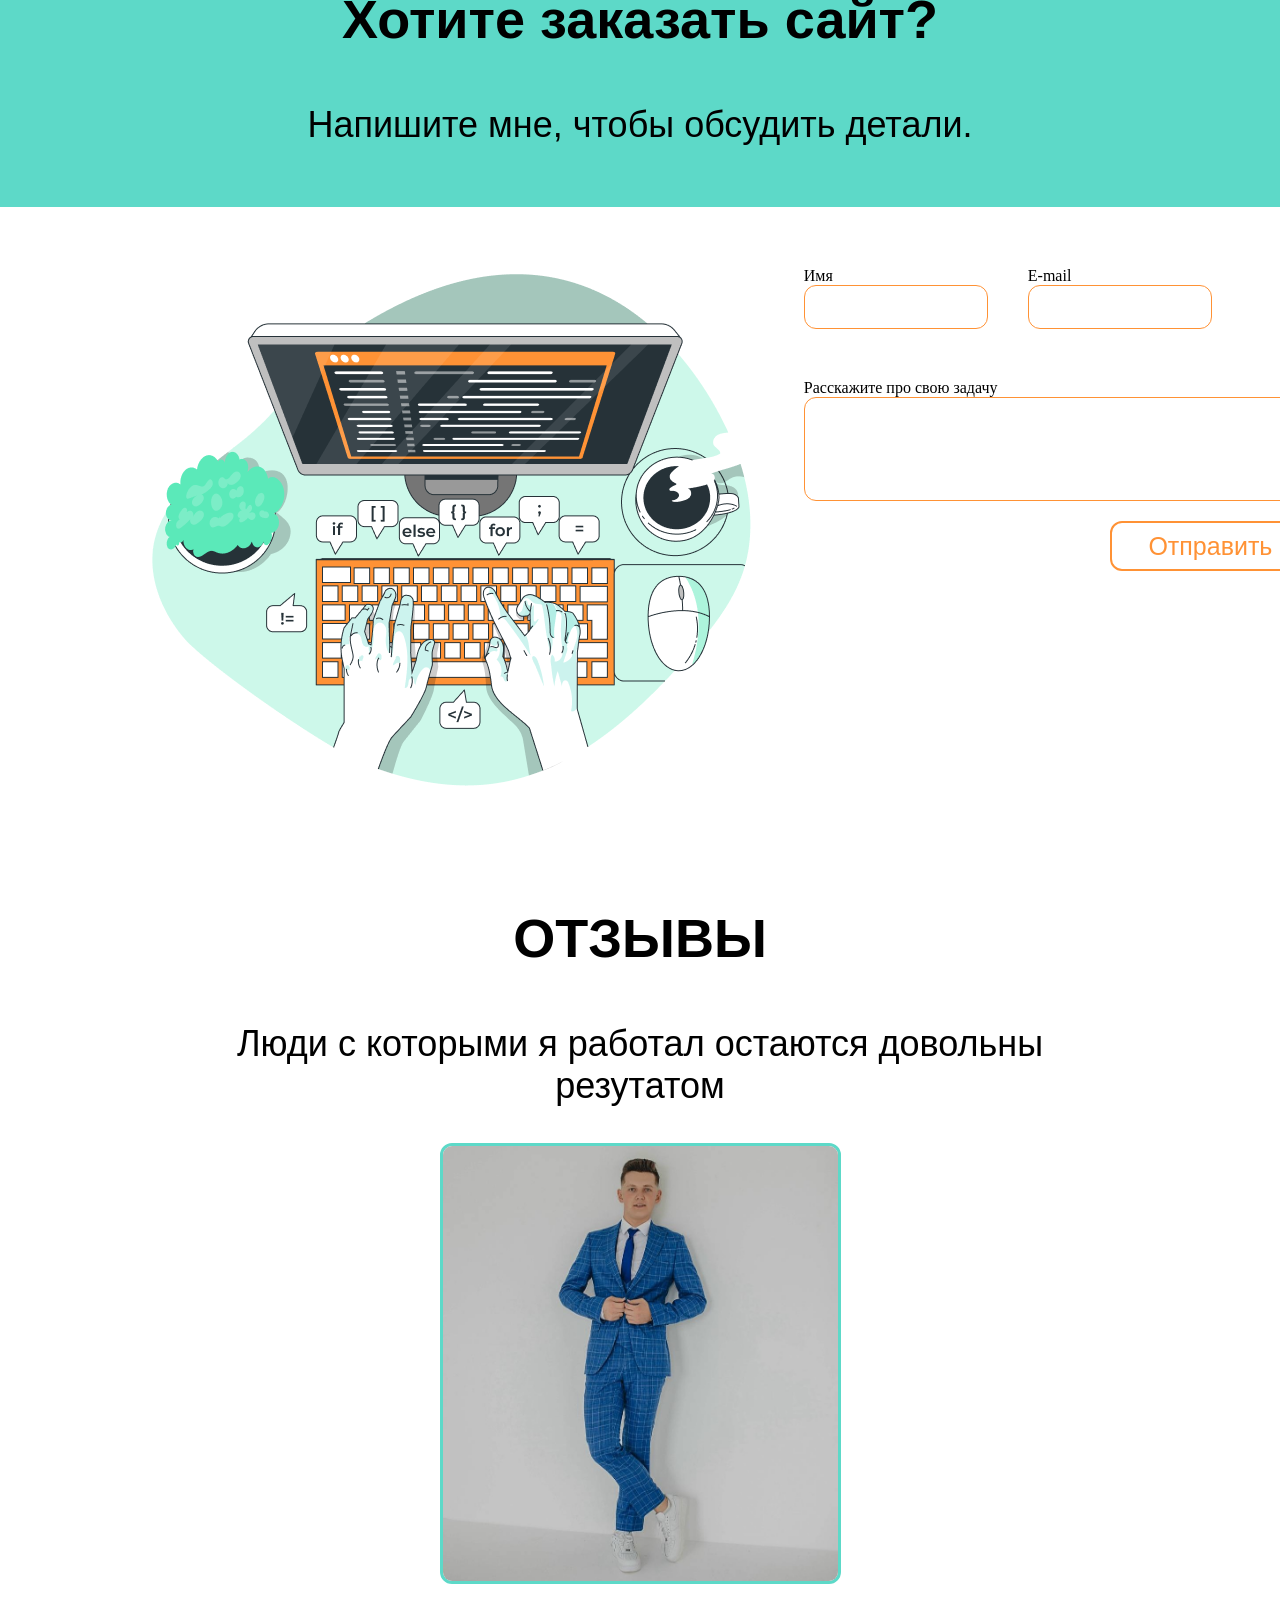
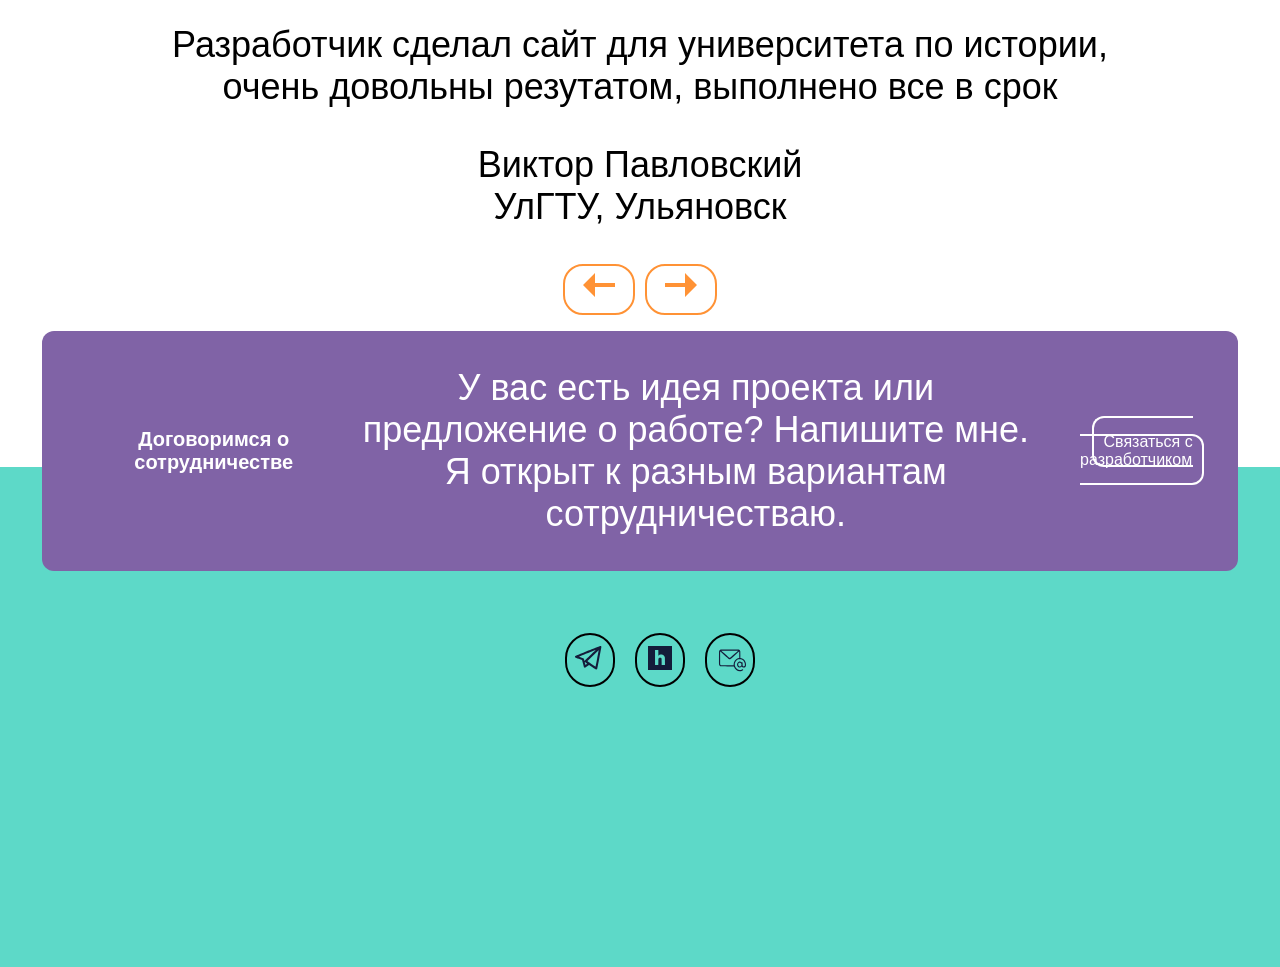
==== commit 0f6b4d9a: "complete table" ====
--- a/index.html
+++ b/index.html
@@ -113,61 +113,50 @@
                 <div class="skills-title">
                     <h3>Навыки и стек технологий</h3>
                 </div>
-
                 <div class="table">
-                    <table class="table-skills">
-                        <tr>
-                            <th width="400" class="table-icons">
-                                <img src="assets/Иконки/Development.svg" alt="">
-                            </th>
-                            <th width="400" class="table-icons">
-                                <img src="assets/Иконки/Design.svg" alt="">
-                            </th>
-                            <th width="400" class="table-icons">
-                                <img src="assets/Иконки/SoftSkills.svg" alt="">
-                            </th>
-                        </tr>
-                        <tr>
-                            <th width="400">
+                    <div class="table-skills">
+                        <div class="skills-item">
+                            <div class="skills-section">
+                                <img src="assets/Иконки/Development.svg" alt="Иконка сайта" class="table-icons">
                                 <h3>Разработка сайтов</h3>
-                            </th>
-                            <th width="400">
+                                <p>Frontend</p>
+                            </div>
+                            <div class="skills-section">
+                                <p class="table-name">Языки</p>
+                                <p>HTML, CSS</p>
+                                <p class="table-name">Инструменты</p>
+                                <ul class="table-list">
+                                    <li>
+                                        <p>VS Code</p>
+                                    </li>
+                                    <li>
+                                        <p>Github</p>
+                                    </li>
+                                    <li>
+                                        <p>Git</p>
+                                    </li>
+                                </ul>
+                            </div>
+                        </div>
+                        <div class="skills-item">
+                            <div class="skills-section">
+                                <img src="assets/Иконки/Design.svg" alt="Иконка дизайна" class="table-icons">
                                 <h3>Дизайн</h3>
-                            </th>
-                            <th width="400">
+                                <p>Могу лично сделать индивидуальный дизайн сайта</p>
+                            </div>
+                            <div class="skills-section">
+                                <p class="table-name">Инструменты</p>
+                                <p>Pixso, figma</p>
+                            </div>
+                        </div>
+                        <div class="skills-item">
+                            <div class="skills-section">
+                                <img src="assets/Иконки/SoftSkills.svg" alt="Иконка SoftSkills" class="table-icons">
                                 <h3>Soft skills</h3>
-                            </th>
-                        </tr>
-                        <tr>
-                            <td width="400">
-                                <p>Frontend</p>
-                            </td>
-                            <td width="400">
-                                <p>Могу лично сделать индивидуальный дизайн сайта</p>
-                            </td>
-                            <td width="400">
                                 <p>Умение работать в команде, креативность, работа с информацией, самоорганизация</p>
-                            </td>
-                        </tr>
-                        <tr>
-                            <td width="400" class="table-name">
-                                <p>Языки</p>
-                            </td>
-                            <td width="400" class="table-name">
-                                <p>Инструменты</p>
-                            </td>
-                            <td width="400" class="table-name">
-                                <p>Навыки</p>
-                            </td>
-                        </tr>
-                        <tr>
-                            <td width="400">
-                                <p>HTML, CSS</p>
-                            </td>
-                            <td width="400">
-                                <p>Pixso</p>
-                            </td>
-                            <td width="400">
+                            </div>
+                            <div class="skills-section">
+                                <p class="table-name">Навыки</p>
                                 <ul class="table-list">
                                     <li>
                                         <p>Коммуникативность</p>
@@ -176,35 +165,10 @@
                                         <p>самоорганизованность</p>
                                     </li>
                                 </ul>
-                            </td>
-                        </tr>
-                        <tr>
-                            <td width="400" class="table-name">
-                                <p>Инструменты</p>
-                            </td>
-                            <td>
-
-                            </td>
-                        </tr>
-                        <tr>
-                            <td width="400">
-                                <ul class="table-list">
-                                    <li>
-                                        <p>VS Code</p>
-                                    </li>
-                                    <li>
-                                        <p>Github</p>
-                                    </li>
-                                    <li>
-                                        <p>Git</p>
-                                    </li>
-                                </ul>
-                            </td>
-                            <td>
-
-                            </td>
-                        </tr>
-                    </table>
+                            </div>
+                            
+                        </div>
+                    </div>
                 </div>
             </section>
         </div>
--- a/styles/table.css
+++ b/styles/table.css
@@ -1,35 +1,43 @@
+
+
 .skills-title{
     text-align: center;
 }
 
 .table{
+    width: 80%;
+    margin: 0 auto;
     display: grid;
     grid-template-columns: 1fr 1fr 1fr;
-    width: 80%;
 }
 
-.table-skills{
-    border-radius: 15px;
+
+.skills-item{
+    display: grid;
+    grid-template-rows: 1fr 1fr;
+    border-radius: 12px;
     border: 1px solid var(--color-sea);
-    border-collapse: collapse;
+    text-align: center;
+    padding: 50px;
+}
+
+.skills-section{
+    display: flex;
+    flex-wrap: wrap;
+    flex-direction: column;
 }
 
 .table-icons{
     padding-top: 100px;
-}
-
-.table-skills td{
-    width: 300px;
-    text-align: center;
-}
-
-.table-skills td, th:not(:last-child){
-    border-right: 1px solid var(--color-sea);
+    width: 72px;
+    height: 72px;
+    margin: 0 auto;
 }
 
 .table-name{
     color: var(--color-orange);
     font-weight: 600;
+    line-height: 30px;
 }
 
 .table-list{
@@ -37,3 +45,22 @@
     margin: 0;
     padding: 0;
 }
+
+@media screen and (min-width: 900px) {
+    .table-skills{
+        display: grid;
+        grid-template-columns: 1fr 1fr 1fr;
+    }
+    .skills-item{
+        padding: 50px;
+    }
+}
+
+@media screen and(max-width: 900px) {
+    .table{
+        display: flex;
+    }
+    .skills-item{
+        padding: 0;
+    }
+}
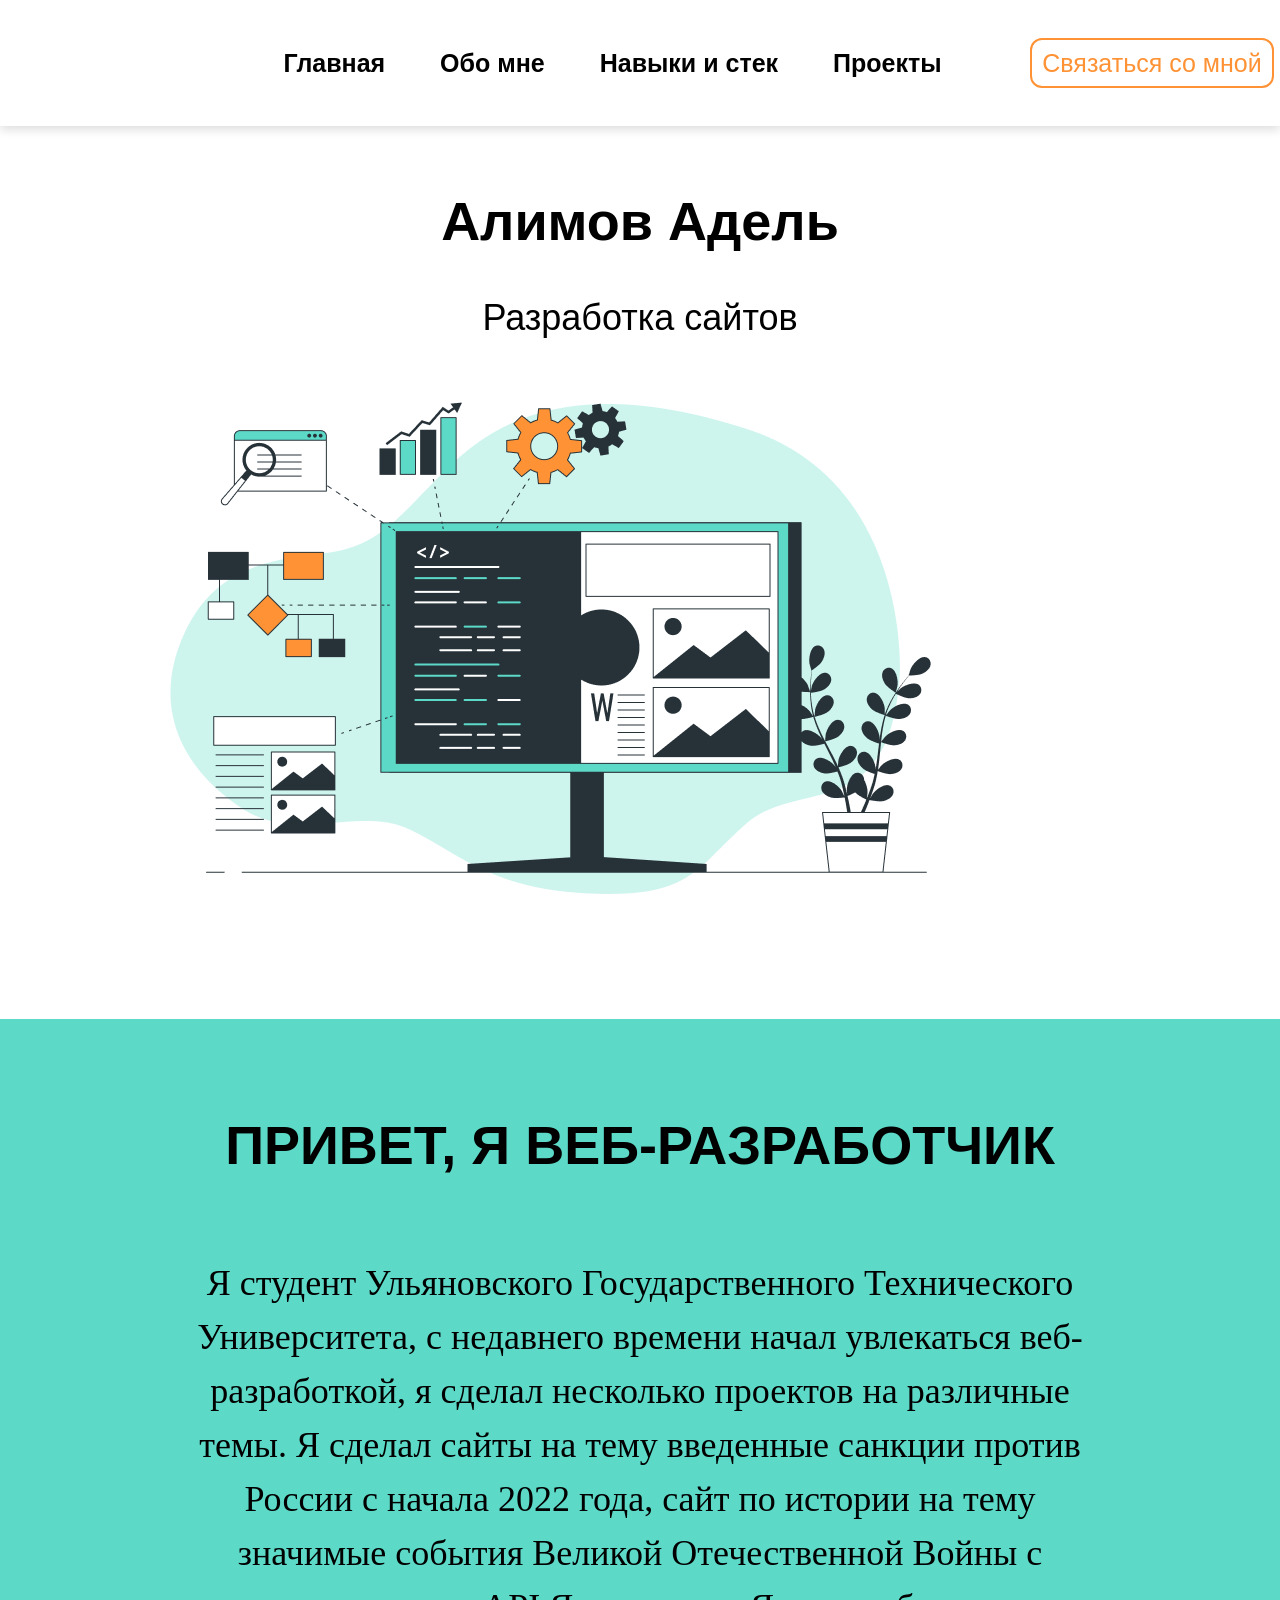
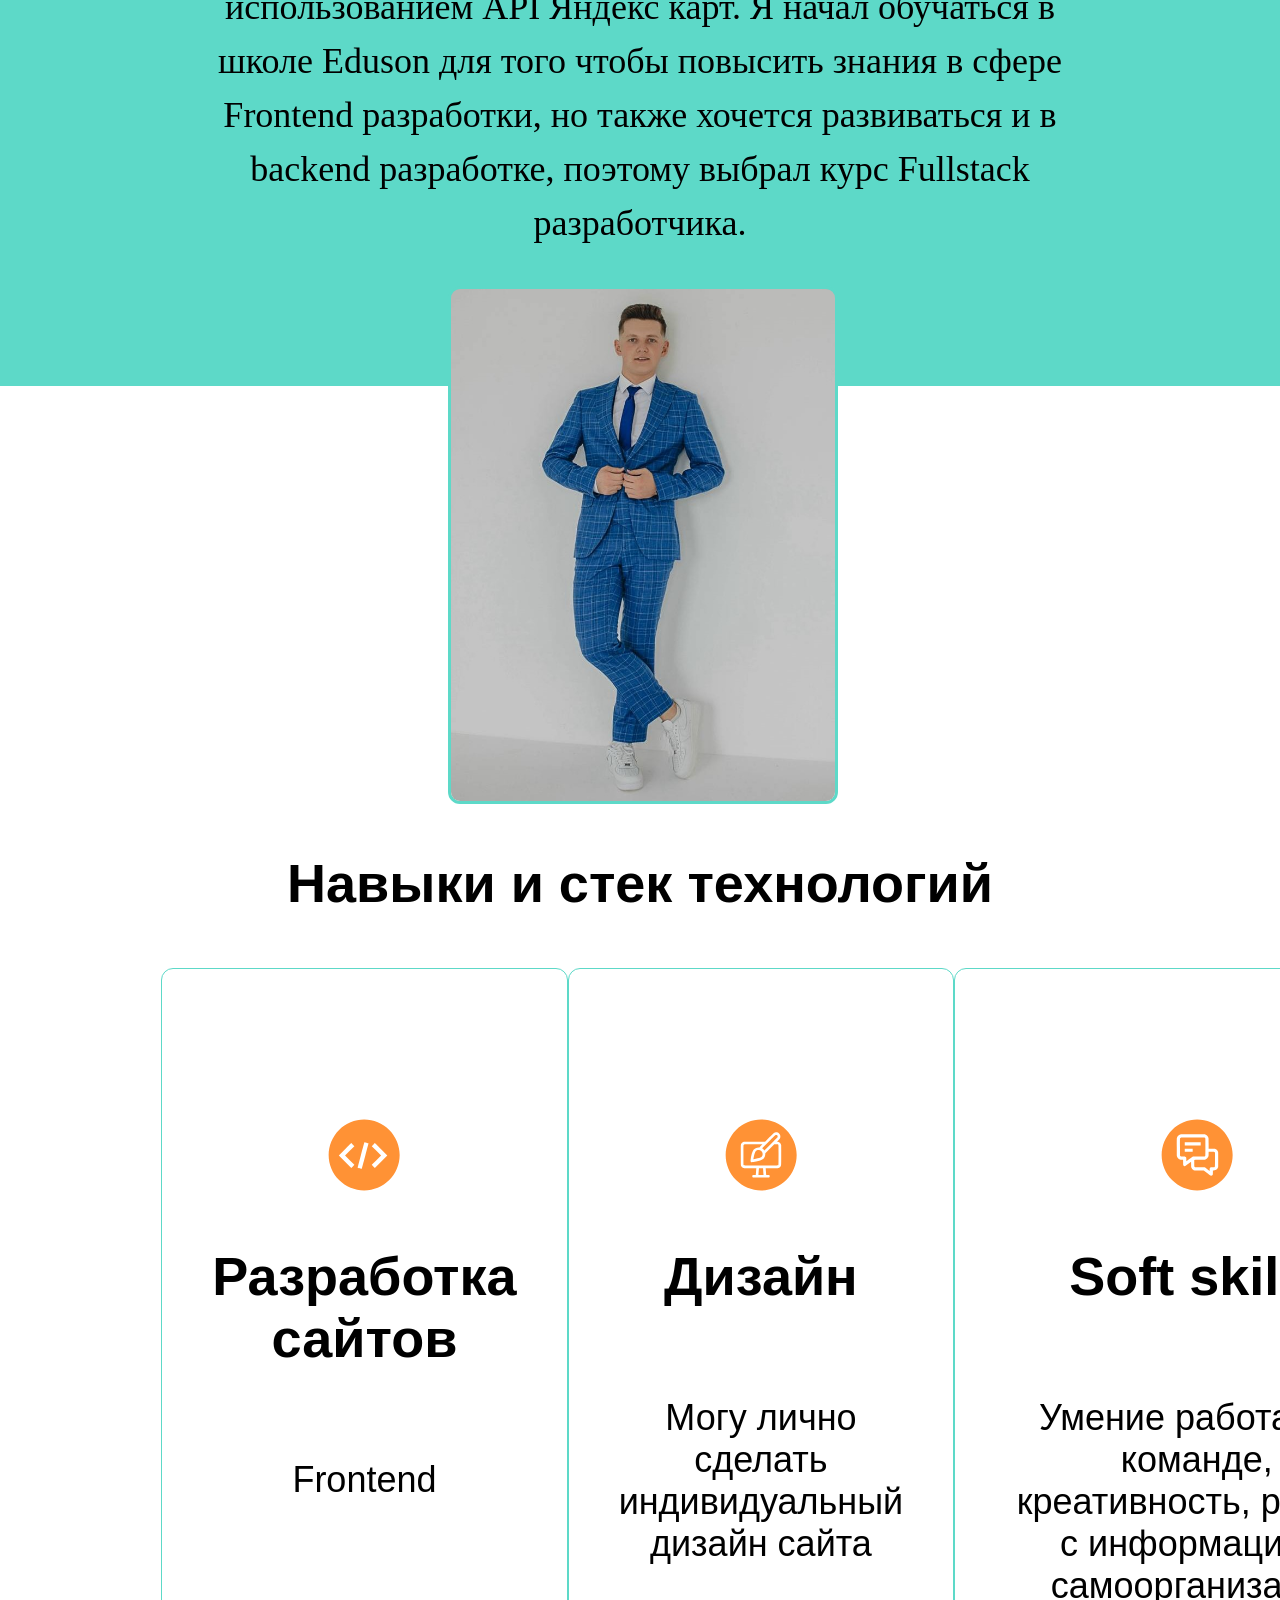
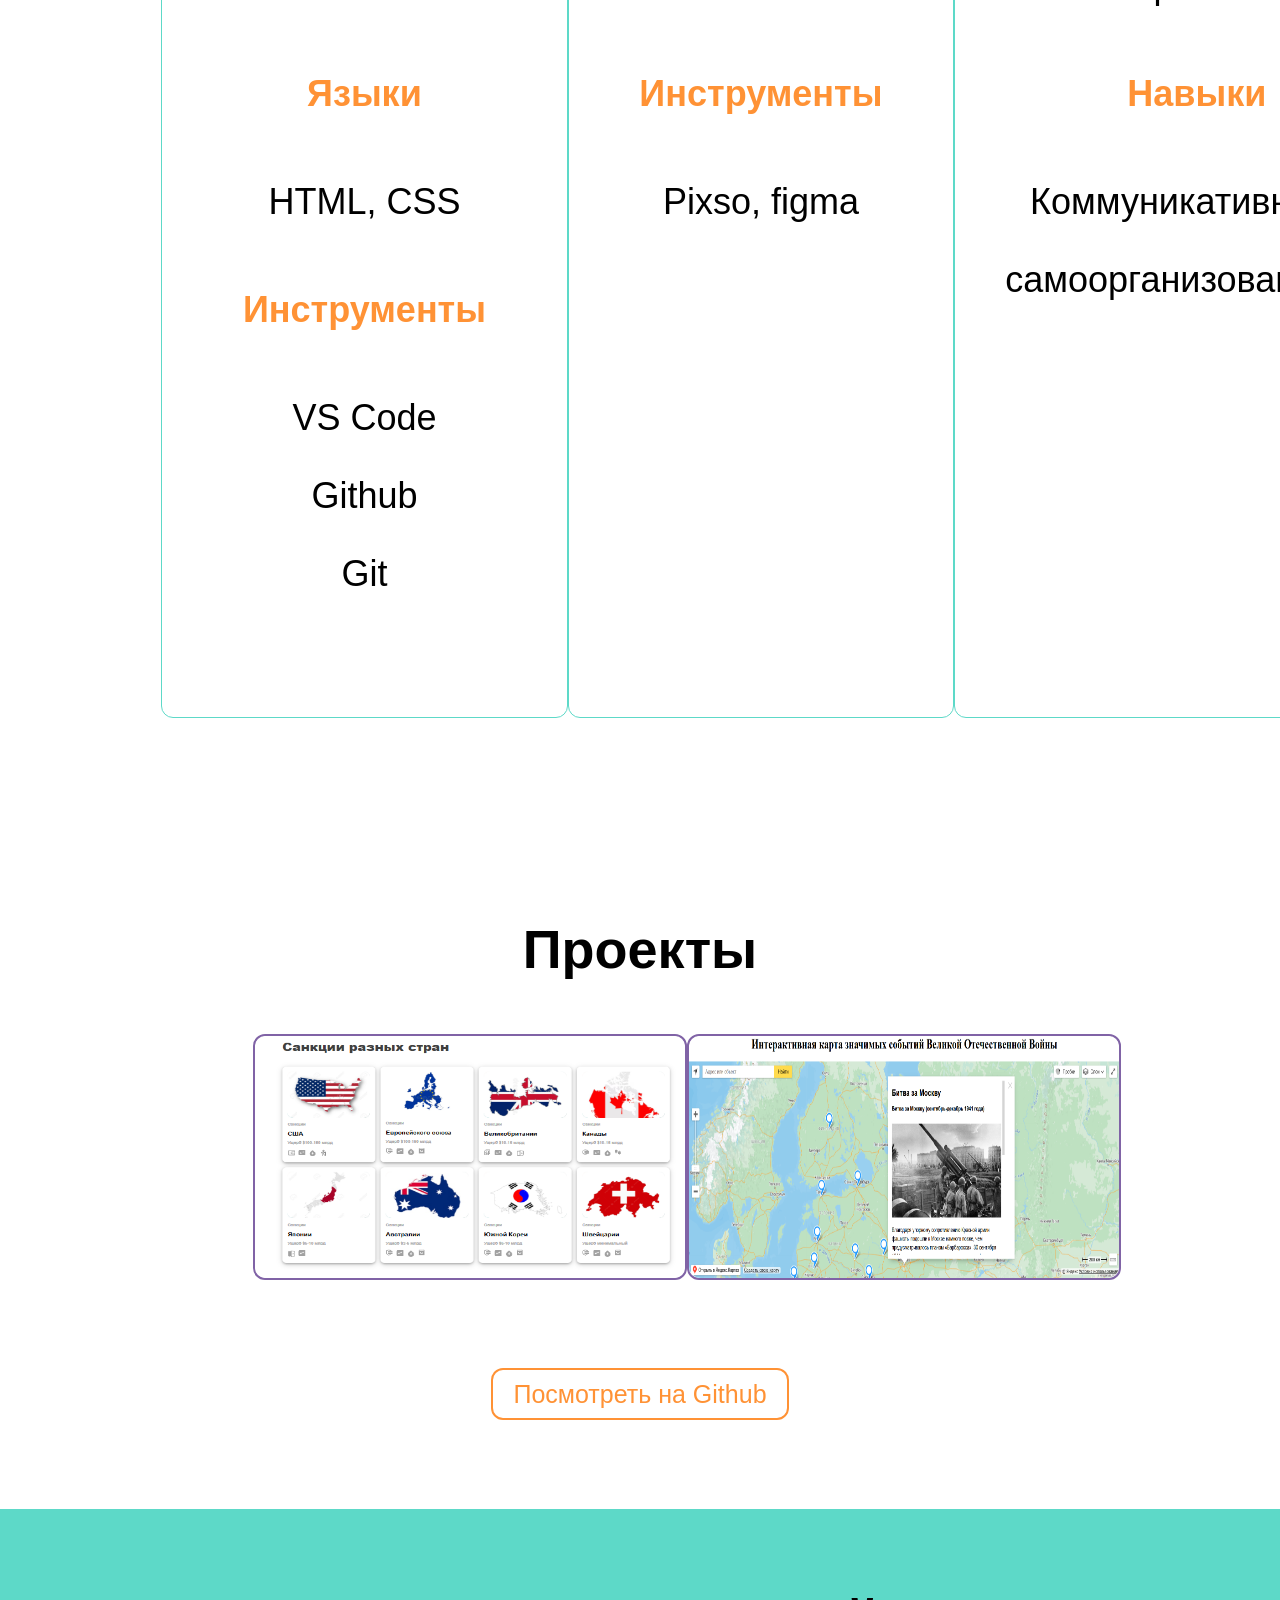
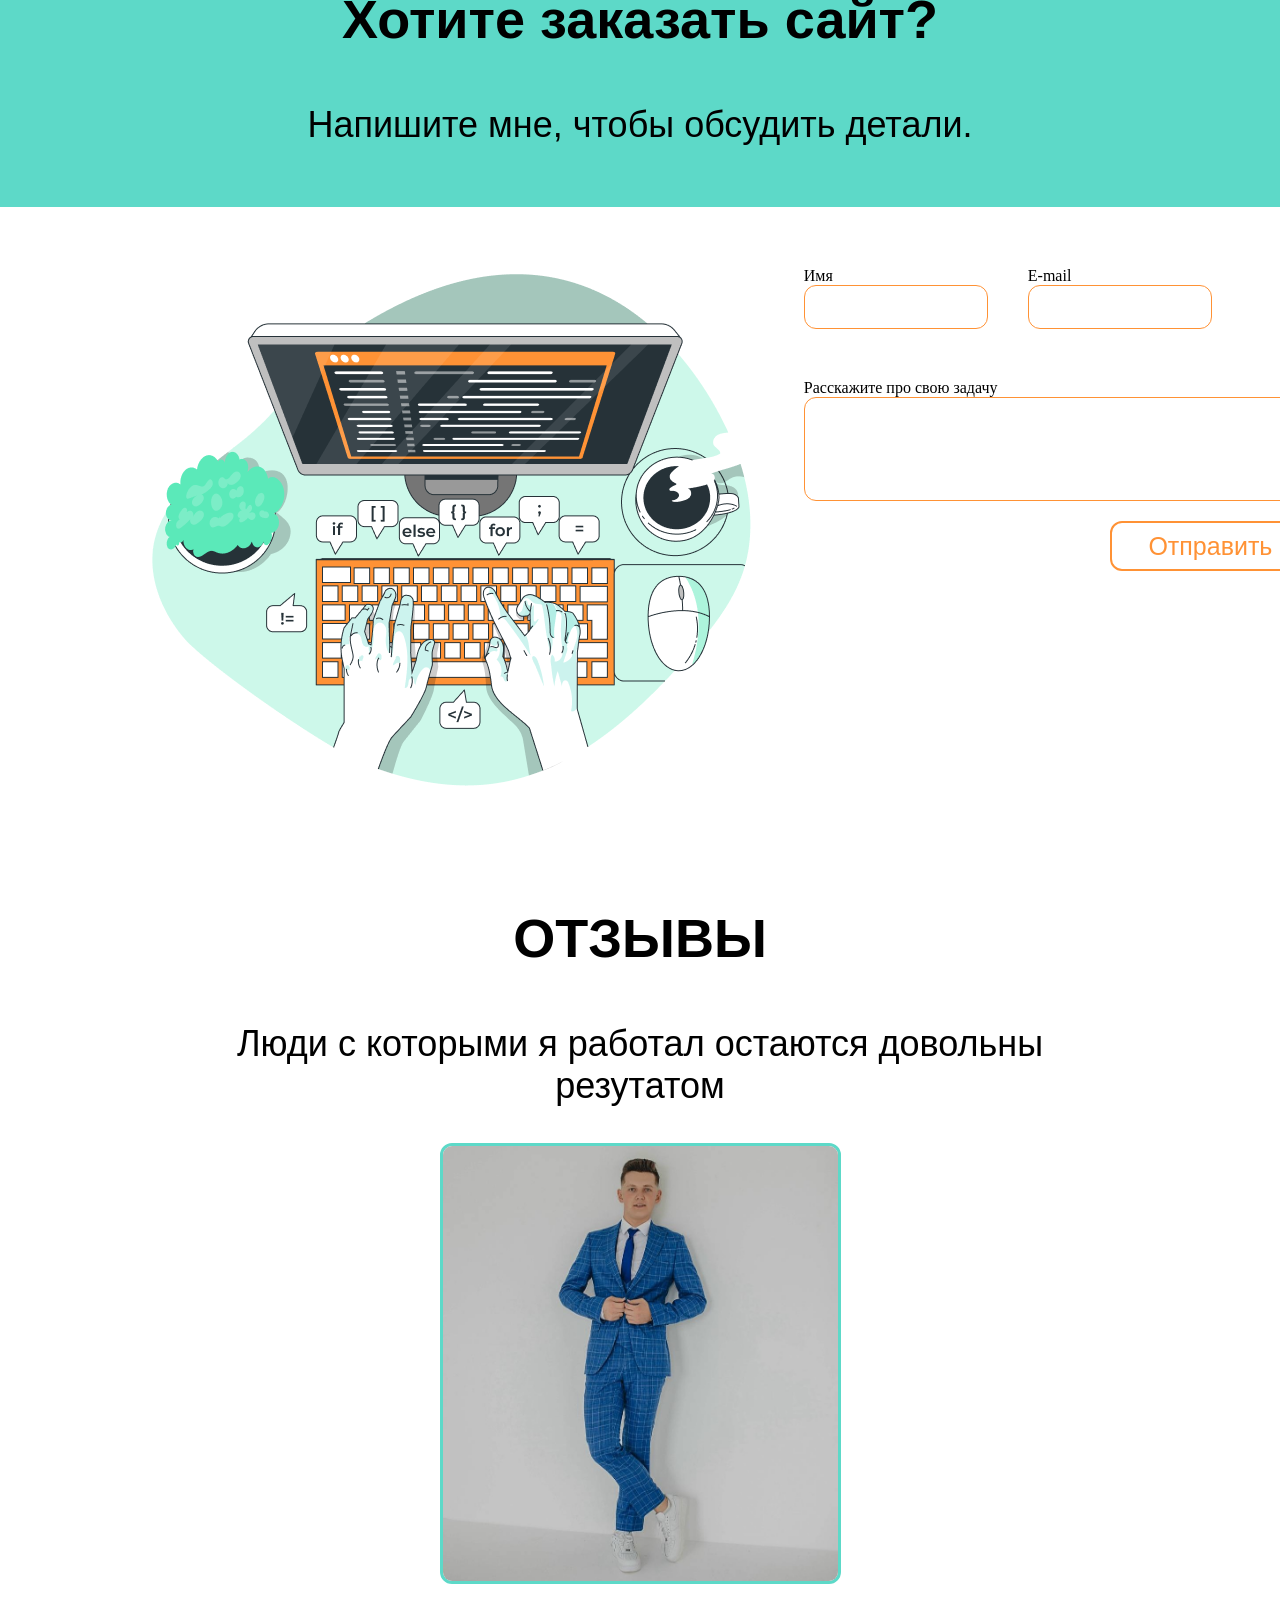
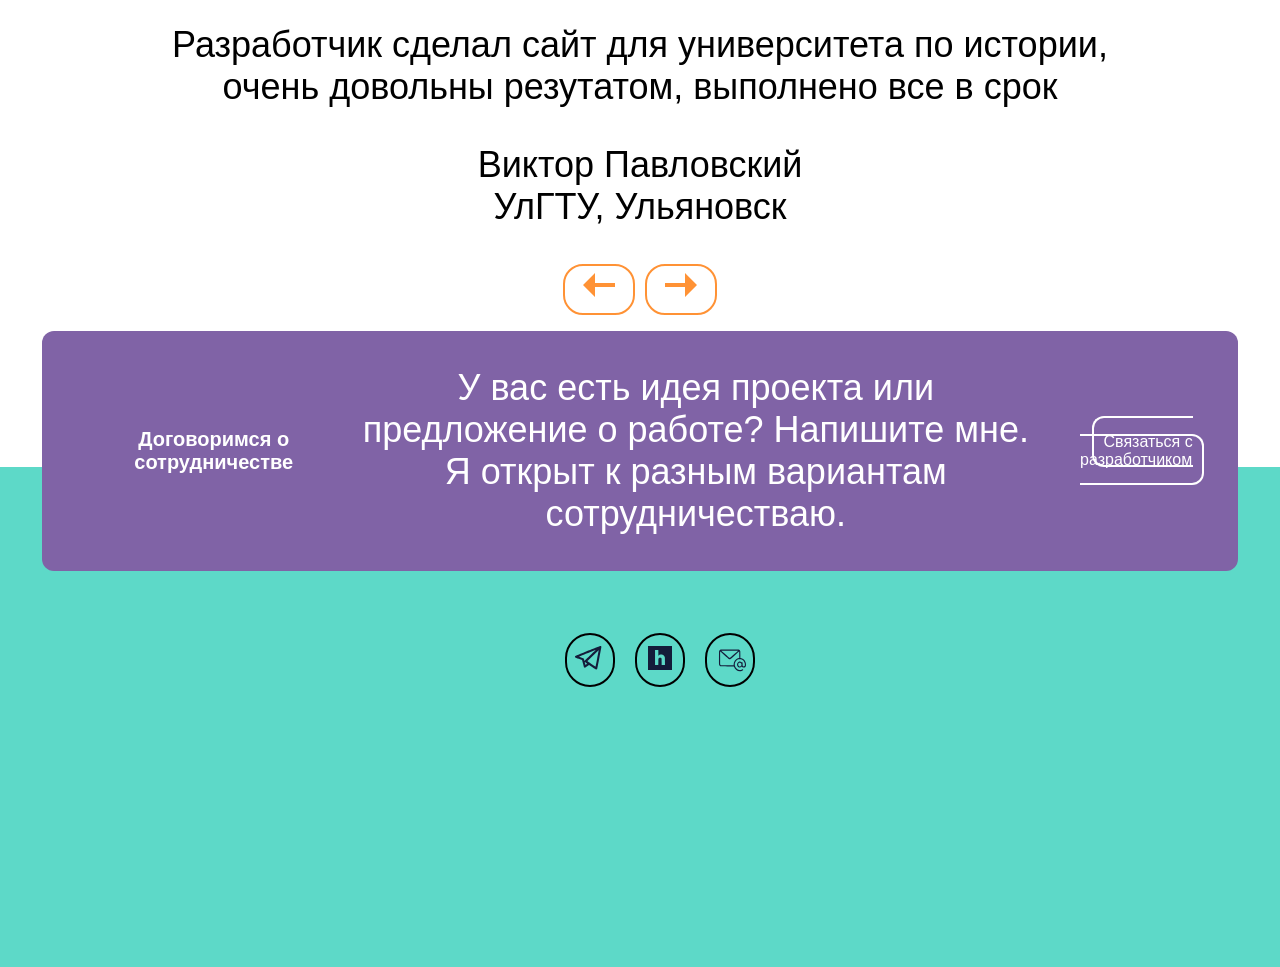
==== commit 46951719: "complete change project" ====
--- a/index.html
+++ b/index.html
@@ -181,7 +181,7 @@
                 <ul class="projects-list">
                     <li class="project-item">
                         <div class="project-item-img">
-                            <img src="assets/Изображения/project1.png" alt="" width="500" height="300">
+                            <img src="assets/Изображения/project1.png" alt="сайт экономики" width="500" height="300">
                         </div>
                         <div class="project-item-link">
                             <p class="link-text">
@@ -195,7 +195,7 @@
                     </li>
                     <li class="project-item">
                         <div class="project-item-img">
-                            <img src="assets/Изображения/project2.png" alt="" width="500" height="300">
+                            <img src="assets/Изображения/project2.png" alt="сайт истории" width="500" height="300">
                         </div>
                         <div class="project-item-link">
                             <p class="link-text">
--- a/styles/project.css
+++ b/styles/project.css
@@ -9,7 +9,10 @@
 .projects-list{
     display: flex;
     list-style: none;
-    justify-content: center;
+    justify-content: space-evenly;
+    margin: 0 auto;
+    width: 68%;
+
 }
 
 .project-item{
@@ -21,9 +24,6 @@
 
 }
 
-.project-item:not(:last-child){
-    margin-right: 20px;
-}
 
 .project-item img{
     border-radius: 12px;
@@ -84,4 +84,12 @@
 .item-link-text:hover{
     color: var(--color-purple);
     background-color: #ffffff;
+}
+
+@media screen and (max-width: 900px) {
+    .projects-list{
+        margin: 0 auto;
+        flex-direction: column;
+        gap: 20px;
+    }
 }
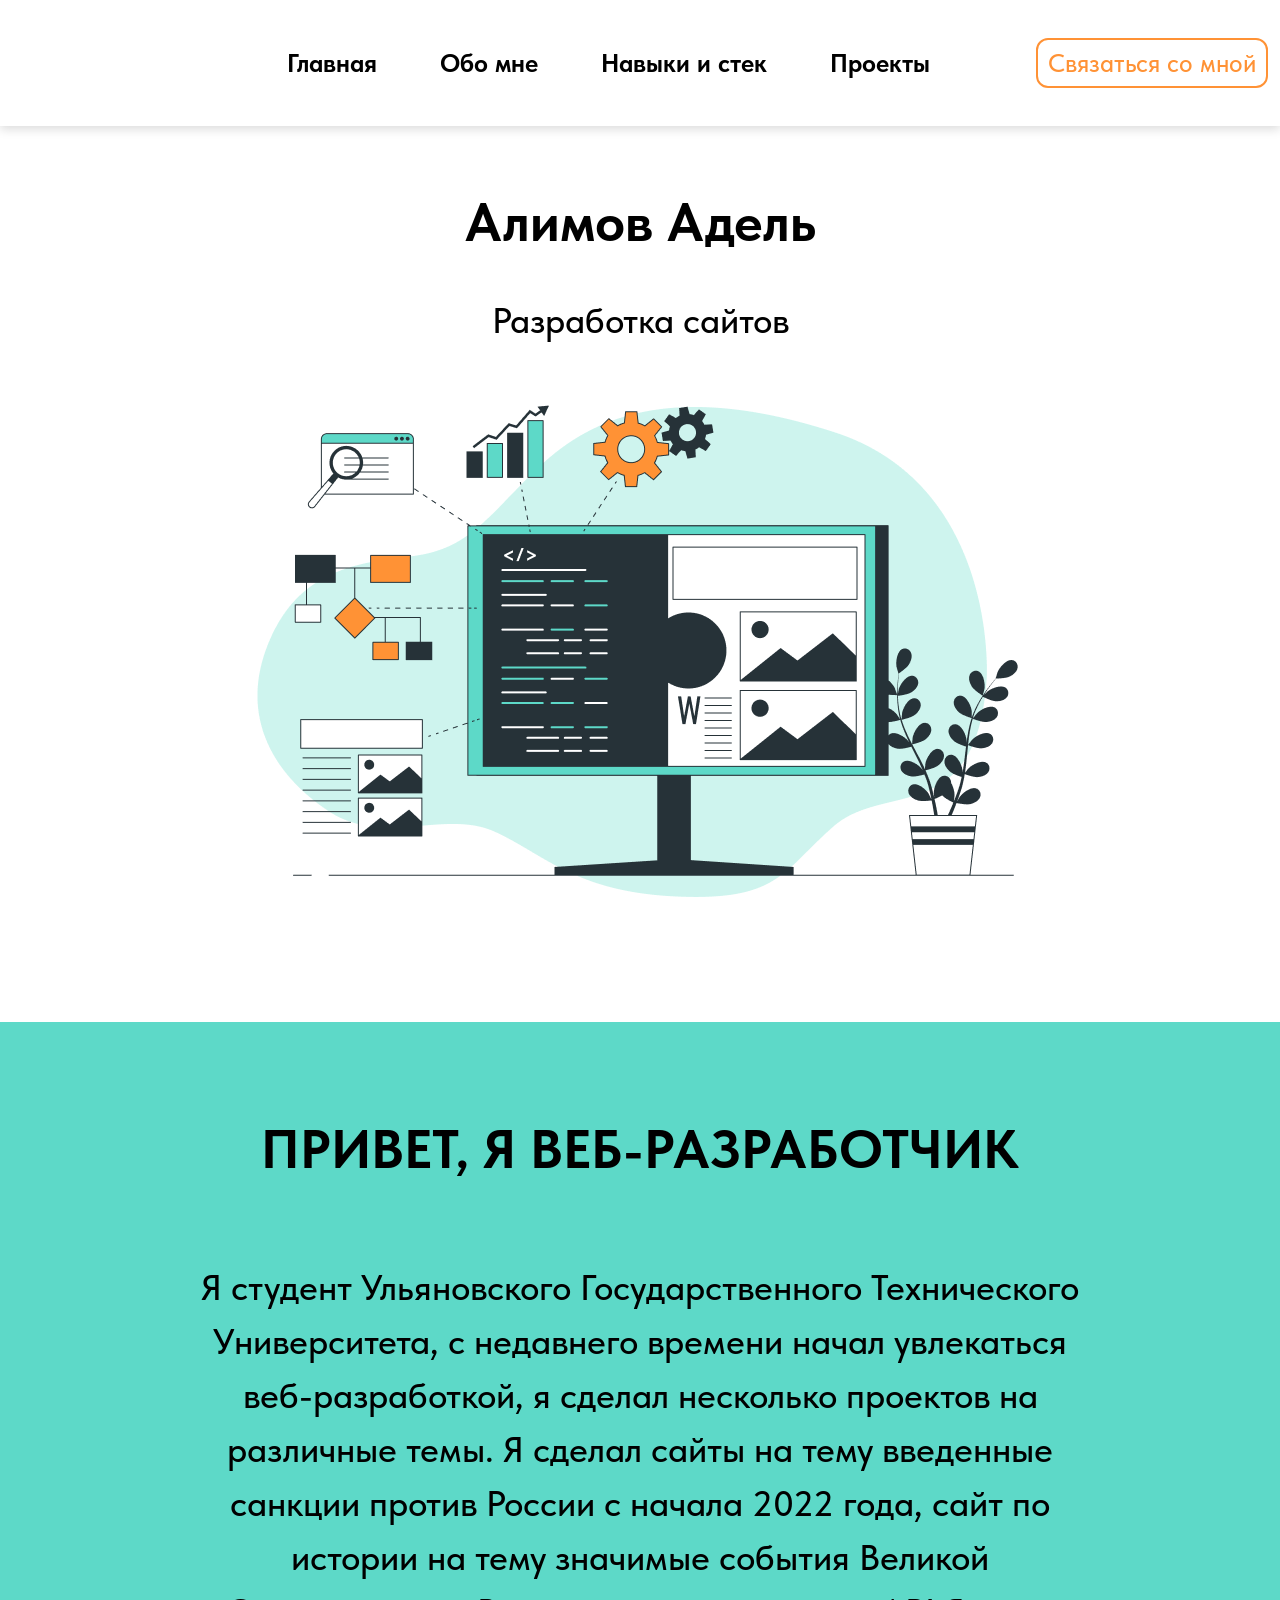
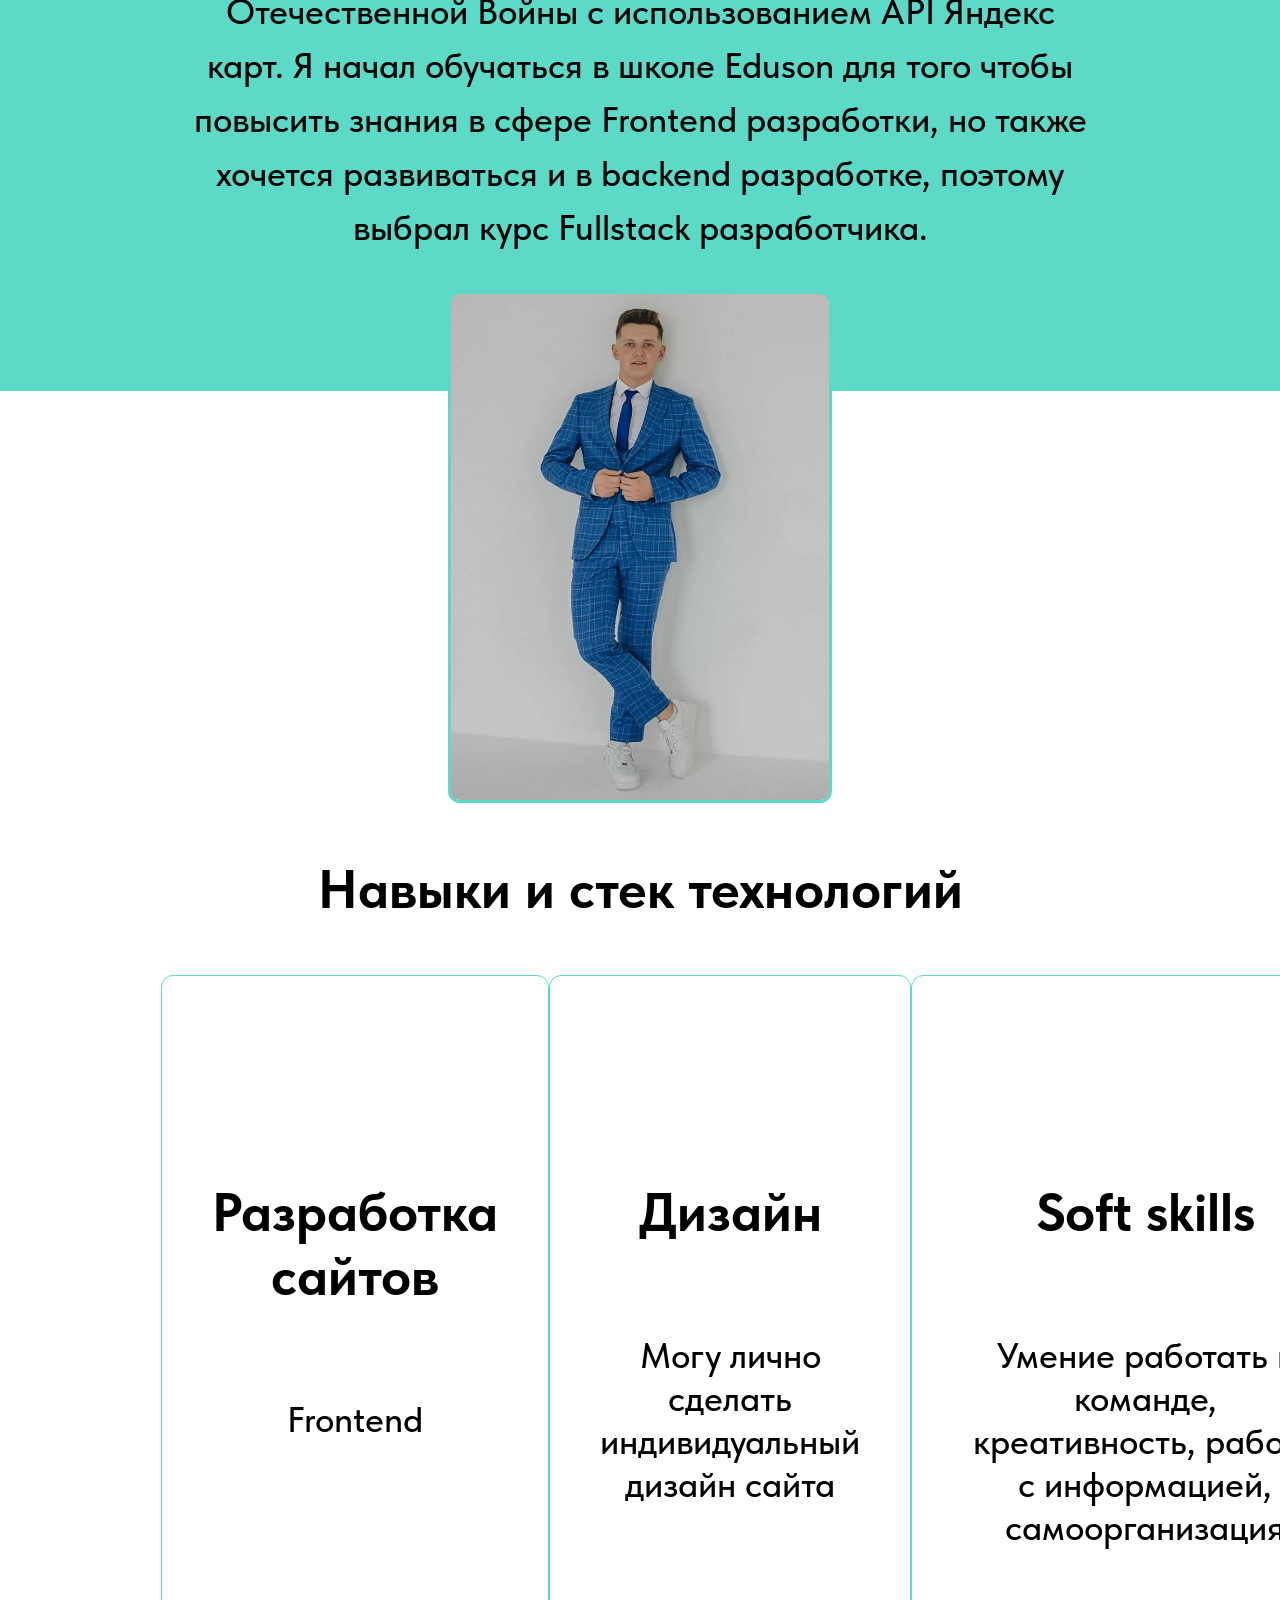
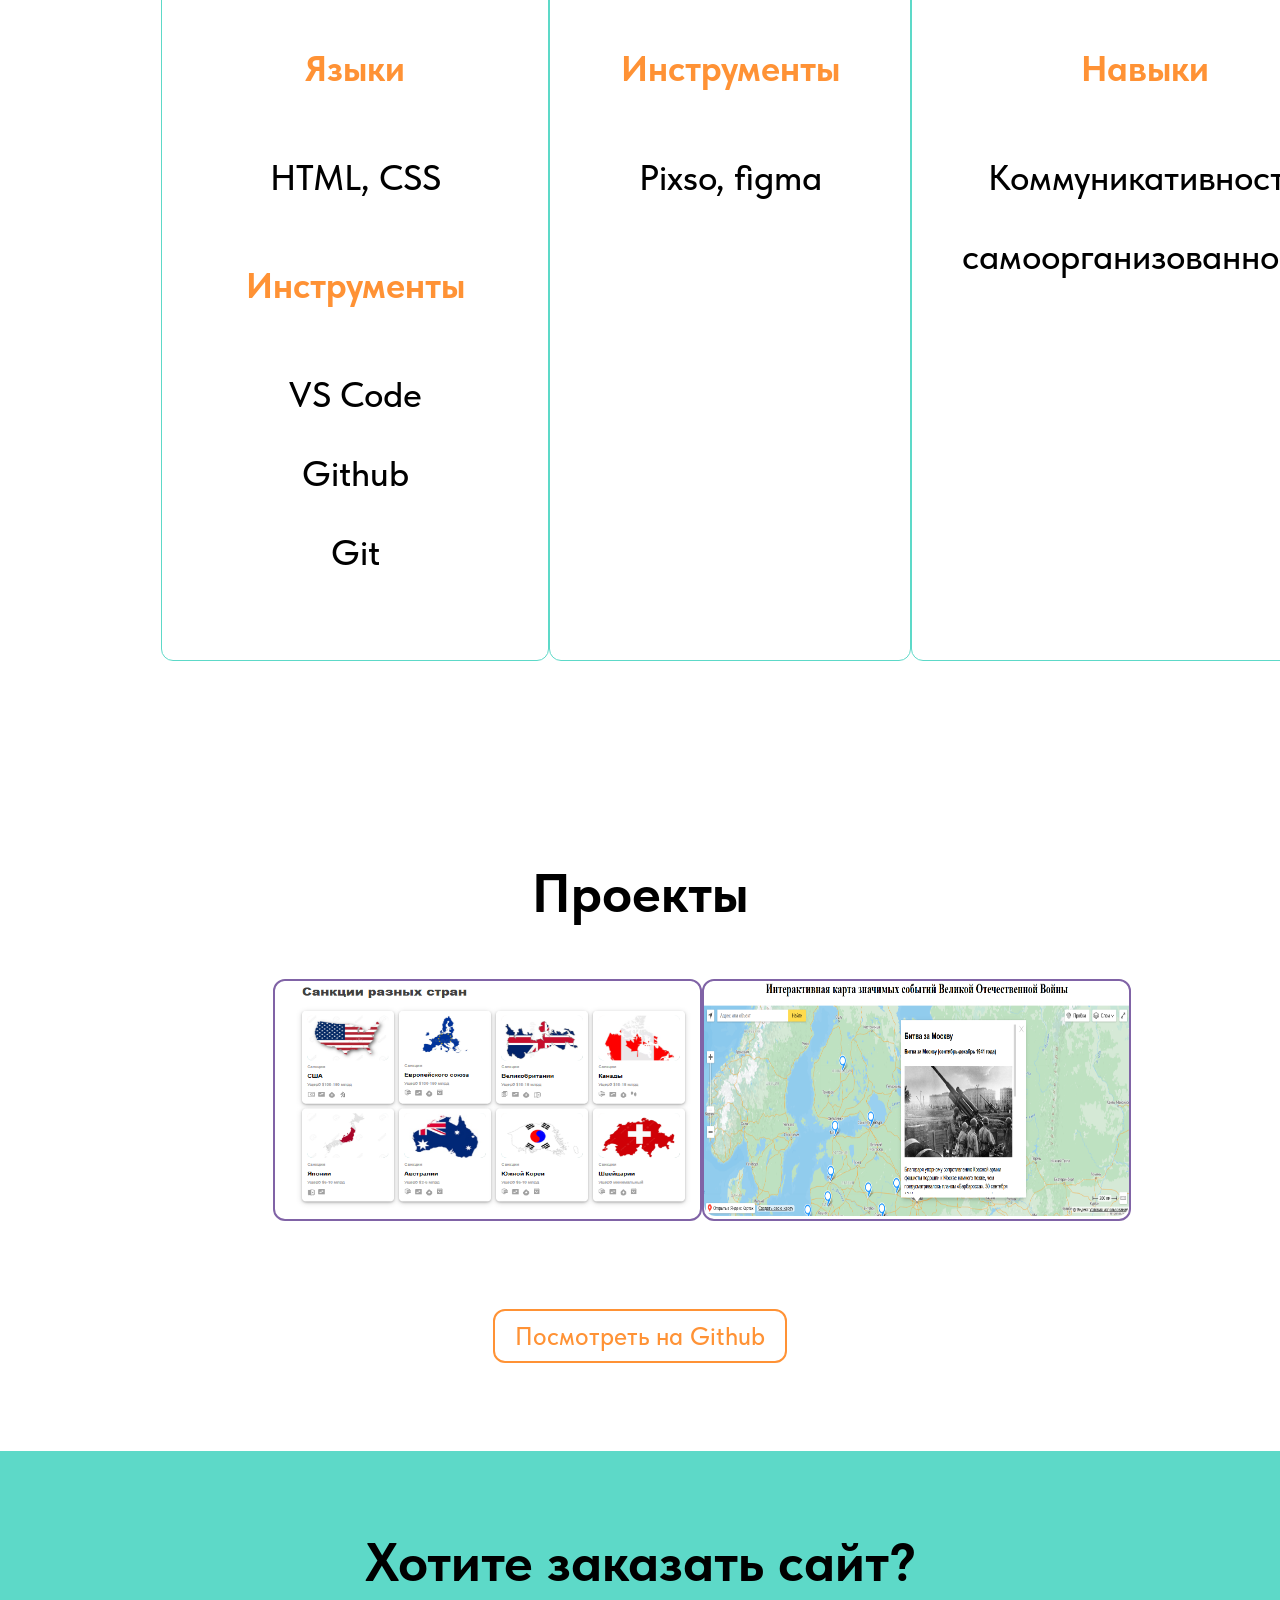
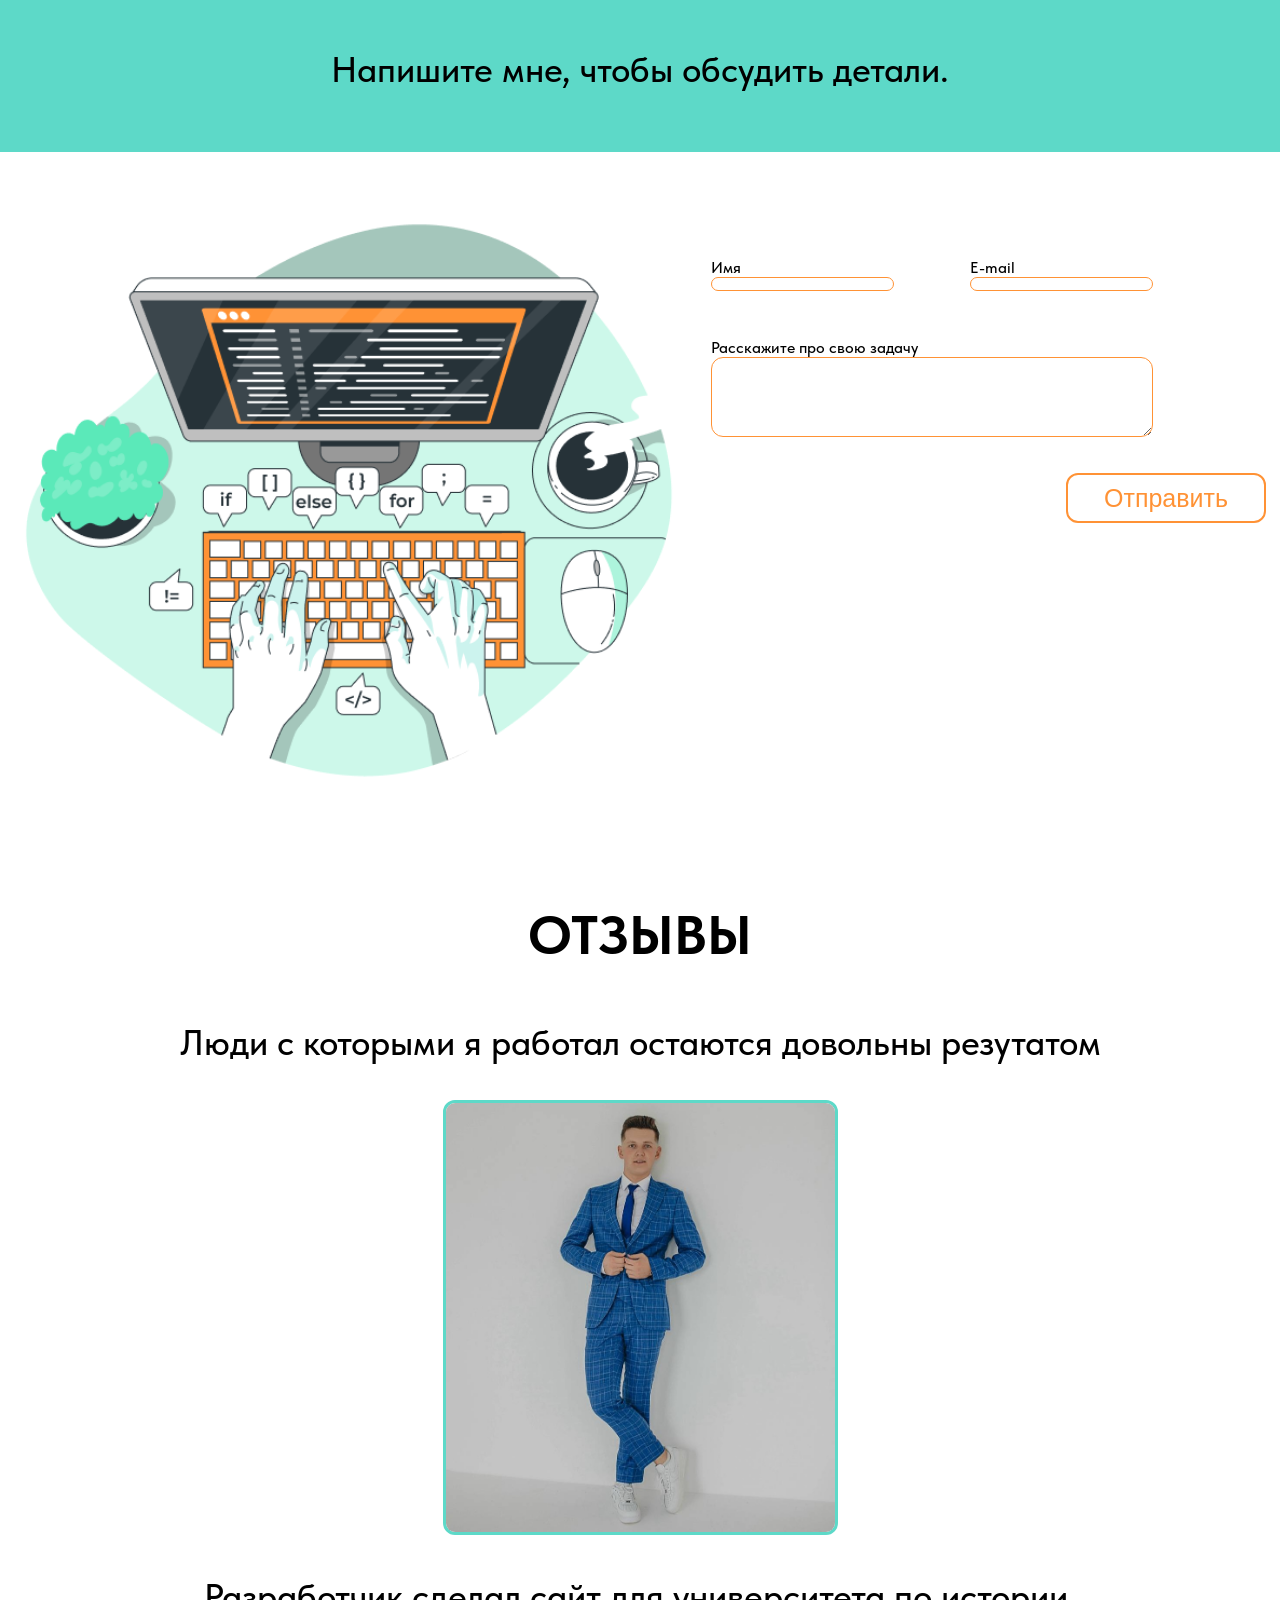
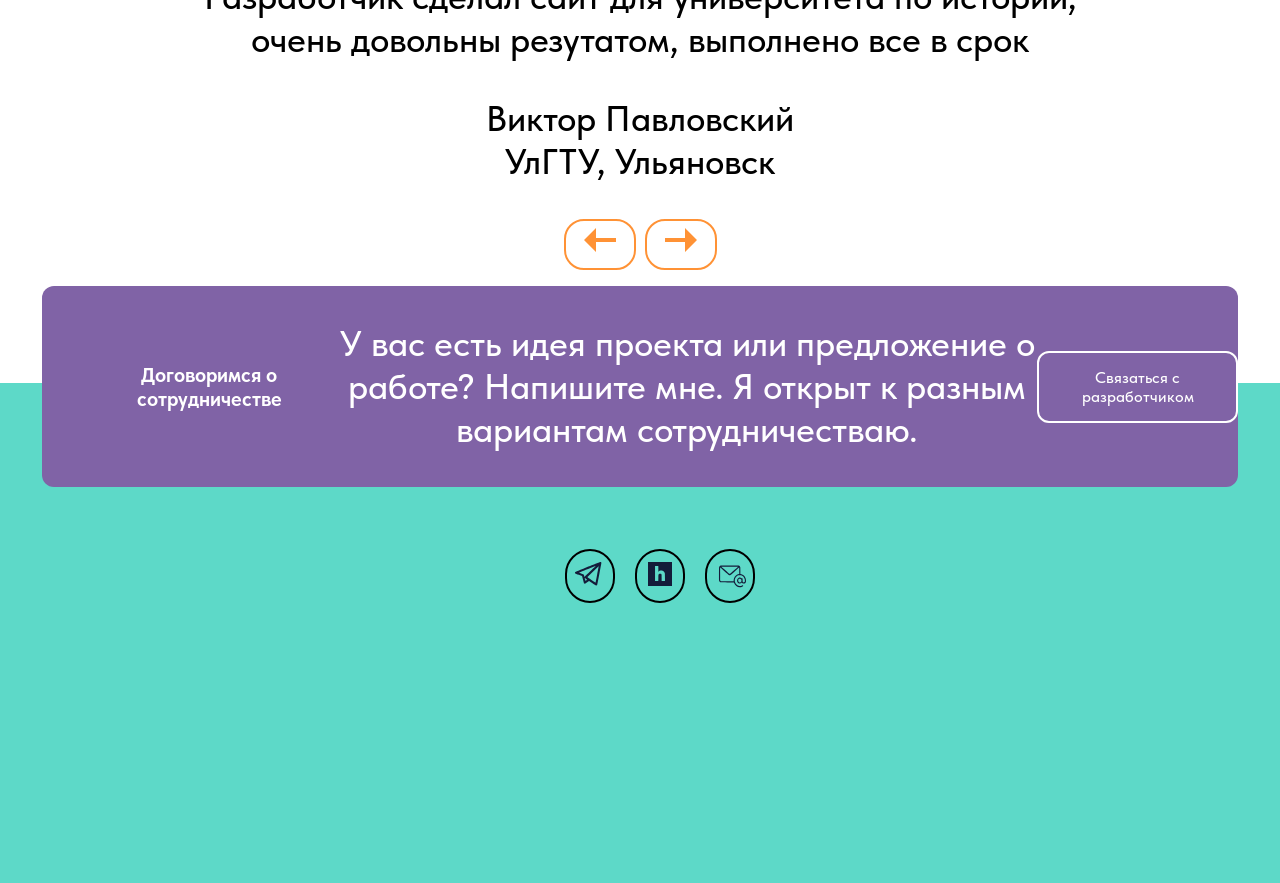
==== commit 321e63aa: "change font" ====
--- a/index.html
+++ b/index.html
@@ -226,21 +226,27 @@
                     </div>
                 </div>
                 <div class="container-form">
-                    <img src="assets/Изображения/form.png" alt="">
+                    <img src="assets/Изображения/form.png" alt="Компьютер с командами" class="form-img">
                     <div class="form">
                         <form action="/" class="contacts-form" method="post">
-                            <label for="name">Имя
-                                <input type="text" name="name" class="form-input">
-                            </label>
-                            <label for="email">E-mail
-                                <input type="email" name="email" class="form-input">
-                            </label>
-                            <label for="text" class="label-form">Расскажите про свою задачу
-                                <input type="text" name="text" class="form-input-text">
-                            </label>
-                            <div class="button-submit">
-                                <button type="submit" class="form-button orange-button">Отправить</button>
-                            </div>    
+                            <fieldset class="form-name-email">
+                                <label for="name">Имя
+                                    <input type="text" name="name" class="form-input">
+                                </label>
+                                <label for="email">E-mail
+                                    <input type="email" name="email" class="form-input">
+                                </label>
+                            </fieldset>
+                            <fieldset class="form-task">
+                                <label for="text" class="label-form">Расскажите про свою задачу
+                                    <textarea name="body" class="form-input"></textarea>
+                                </label>
+                            </fieldset>
+                            <fieldset class="form-submit">
+                                <div class="button-submit">
+                                    <button type="submit" class="form-button orange-button">Отправить</button>
+                                </div>
+                            </fieldset>
                         </form>
                     </div>
                 </div>
@@ -274,7 +280,7 @@
                         <p>У вас есть идея проекта или предложение о работе? Напишите мне. Я открыт к разным вариантам сотрудничестваю.</p>
                     </li>
                     <li class="collaboration-item">
-                        <a href="#Feedback">Связаться с разработчиком</a>
+                        <a href="#Feedback" class="coll-link">Связаться с разработчиком</a>
                     </li>
                 </ul>
             </section>
--- a/styles/font.css
+++ b/styles/font.css
@@ -3,7 +3,7 @@
     font-style: normal;
     font-weight: 400;
     font-display: swap;
-    src: url('шрифты/TildaSans-Light.ttf') format('truetype');
+    src: url('../assets/шрифты/TildaSans-Light.ttf') format('truetype');
 }
 
 @font-face{
@@ -11,7 +11,7 @@
     font-style: normal;
     font-weight: 600;
     font-display: swap;
-    src: url('шрифты/TildaSans-Bold.ttf') format('truetype');
+    src: url('../assets/шрифты/TildaSans-Bold.ttf') format('truetype');
 }
 
 @font-face{
@@ -19,5 +19,5 @@
     font-style: normal;
     font-weight: 400;
     font-display: swap;
-    src: url('шрифты/TildaSans-Medium.ttf') format('truetype');
+    src: url('../assets/шрифты/TildaSans-Medium.ttf') format('truetype');
 }
--- a/styles/main.css
+++ b/styles/main.css
@@ -1,3 +1,7 @@
+*{
+    box-sizing: border-box;
+}
+
 html {
     scroll-behavior: smooth;
 }
--- a/styles/intro.css
+++ b/styles/intro.css
@@ -12,7 +12,8 @@
 }
 
 .intro-img{
-    max-width: 80vw;
+    width: 100%;
+    height: 100%;
     text-align: center;
 }
 
--- a/styles/table.css
+++ b/styles/table.css
@@ -56,7 +56,7 @@
     }
 }
 
-@media screen and(max-width: 900px) {
+@media screen and (max-width: 900px) {
     .table{
         display: flex;
     }
--- a/styles/project.css
+++ b/styles/project.css
@@ -27,8 +27,8 @@
 
 .project-item img{
     border-radius: 12px;
-    width: 430px;
-    height: 242px;
+    width: 425px;
+    height: 235px;
 }
 
 
@@ -67,6 +67,7 @@
 }
 
 .item-link{
+    display: flex;
     text-decoration: none;
     color: #ffffff;
 }
--- a/styles/feedback.css
+++ b/styles/feedback.css
@@ -12,42 +12,47 @@
 
 .container-form{
     display: flex;
-    margin-left: 10%;
+    justify-content: space-between;
+}
+
+.container-form fieldset{
+    border: none;
+}
+
+.form-img{
+    width: 100%;
+    height: 100%;
 }
 
 .contacts-form{
-    display: flex;
-    flex-wrap: wrap;
-    margin-top: 10%;
-    margin-left: 5%;
-    width: 85%;
-    font-weight: 400px;
+    margin-top: 100px;
 }
 
+.form-name-email{
+    display: flex;
+    flex-direction: row;
+    justify-content: space-between;
+    width: 80%;
+    height: 30px;
+}
 
-.contacts-form input{
+.form-task{
+    margin-top: 50px;
+    width: 80%;
+}
+
+.form-task textarea{
+    width: 100%;
+    height: 80px;
+}
+
+.form-input{
     display: flex;
     border-radius: 12px;
     border: 1px solid var(--color-orange);
-}
-
-.form-input{
-    min-height: 40px;
-    min-width: 178px;
-}
-
-.contacts-form label{
-    font-family: 'TildaSans';
-    font-weight: 400;
-}
-
-.contacts-form label:not(:last-child){
-    margin-right: 40px;
-}
-
-.form-input-text{
-    min-width: 550px;
-    min-height: 100px;
+    width: 100%;
+    height: 100%;
+    padding: 6px;
 }
 
 .button-submit{
@@ -65,3 +70,9 @@
 .label-form{
     margin-top: 50px;
 }
+
+@media screen and (max-width: 900px){
+    .container-form{
+        flex-direction: column;
+    }
+}
--- a/styles/collabotation.css
+++ b/styles/collabotation.css
@@ -26,6 +26,7 @@
 .collaboration-item a{
     text-decoration: none;
     color: inherit;
+    display: flex;
     border: 2px solid #ffffff;
     border-radius: 12px;
     padding: 15px 10px;
@@ -38,3 +39,10 @@
     transition: 0.3s;
 }
 
+@media screen and (max-width: 900px) {
+    .collaboration-list{
+        flex-direction: column;
+        align-items: center;
+        gap: 30px;
+    }
+}
